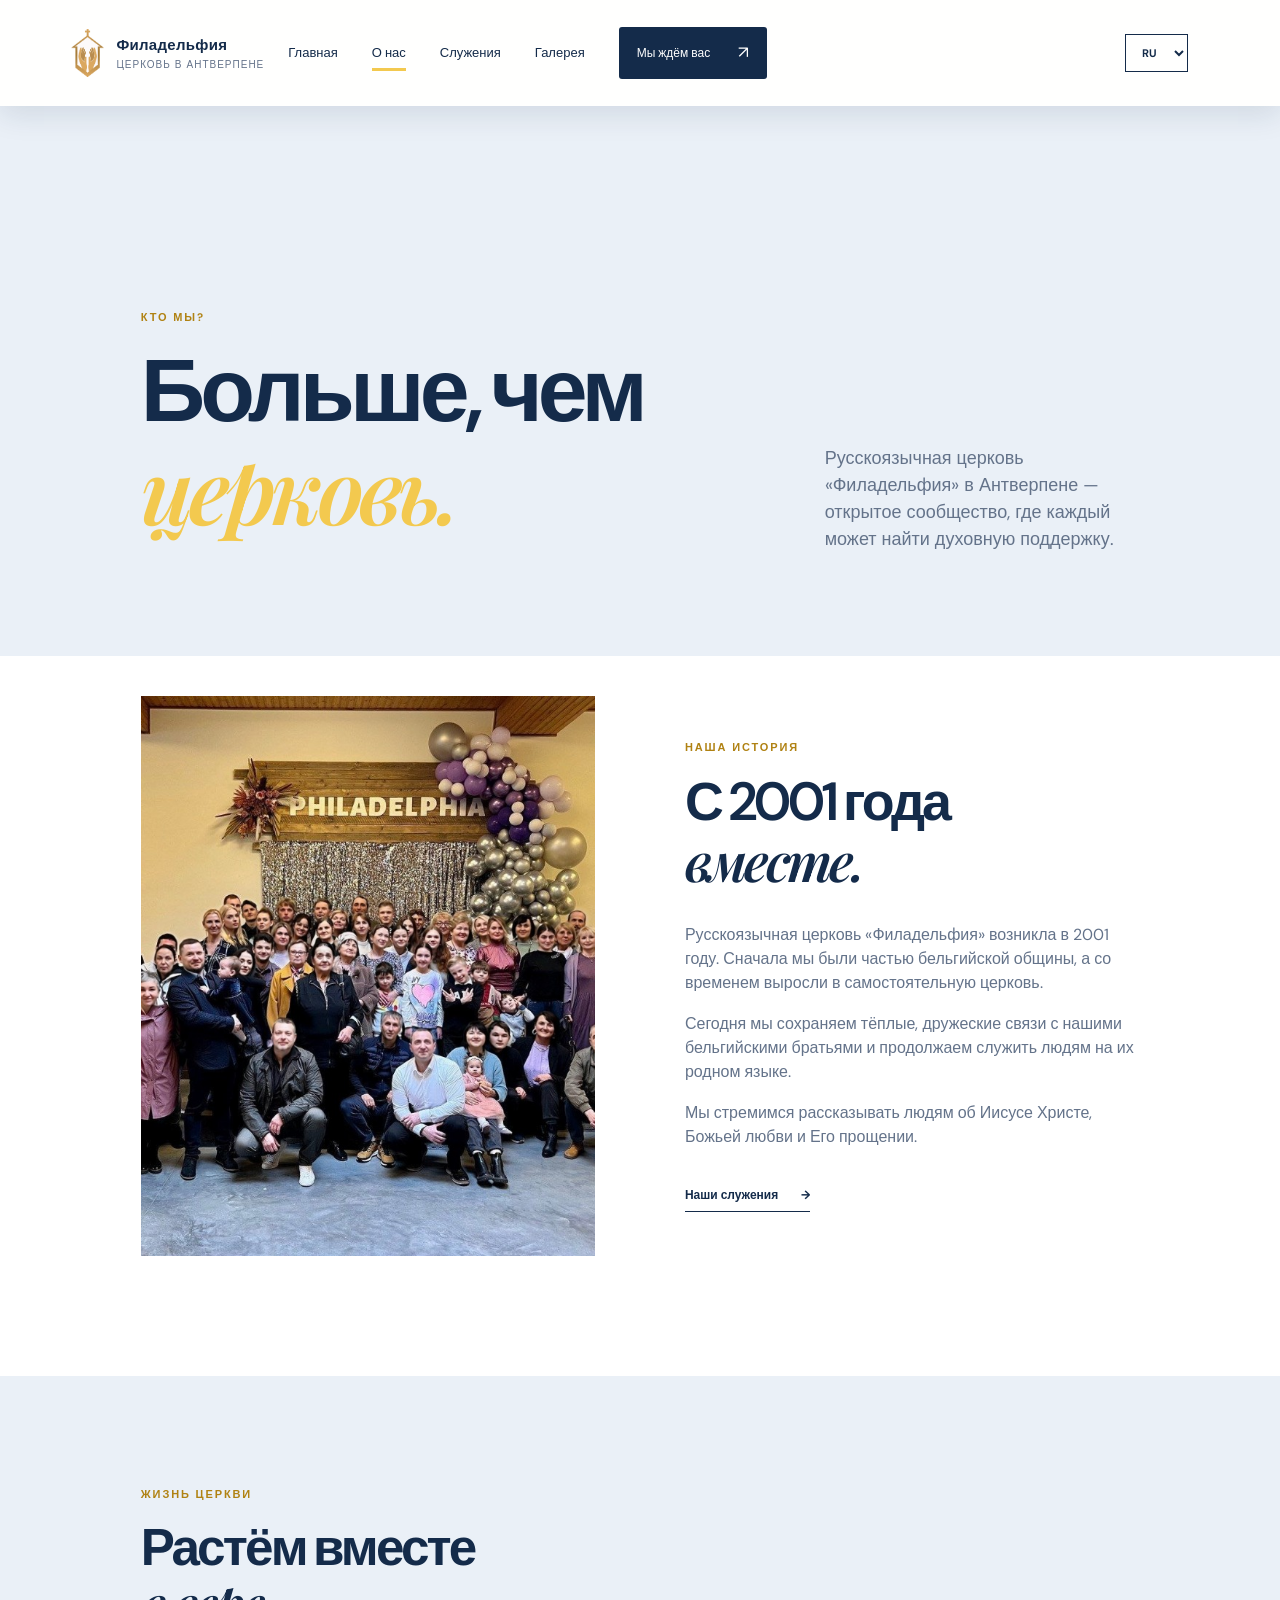
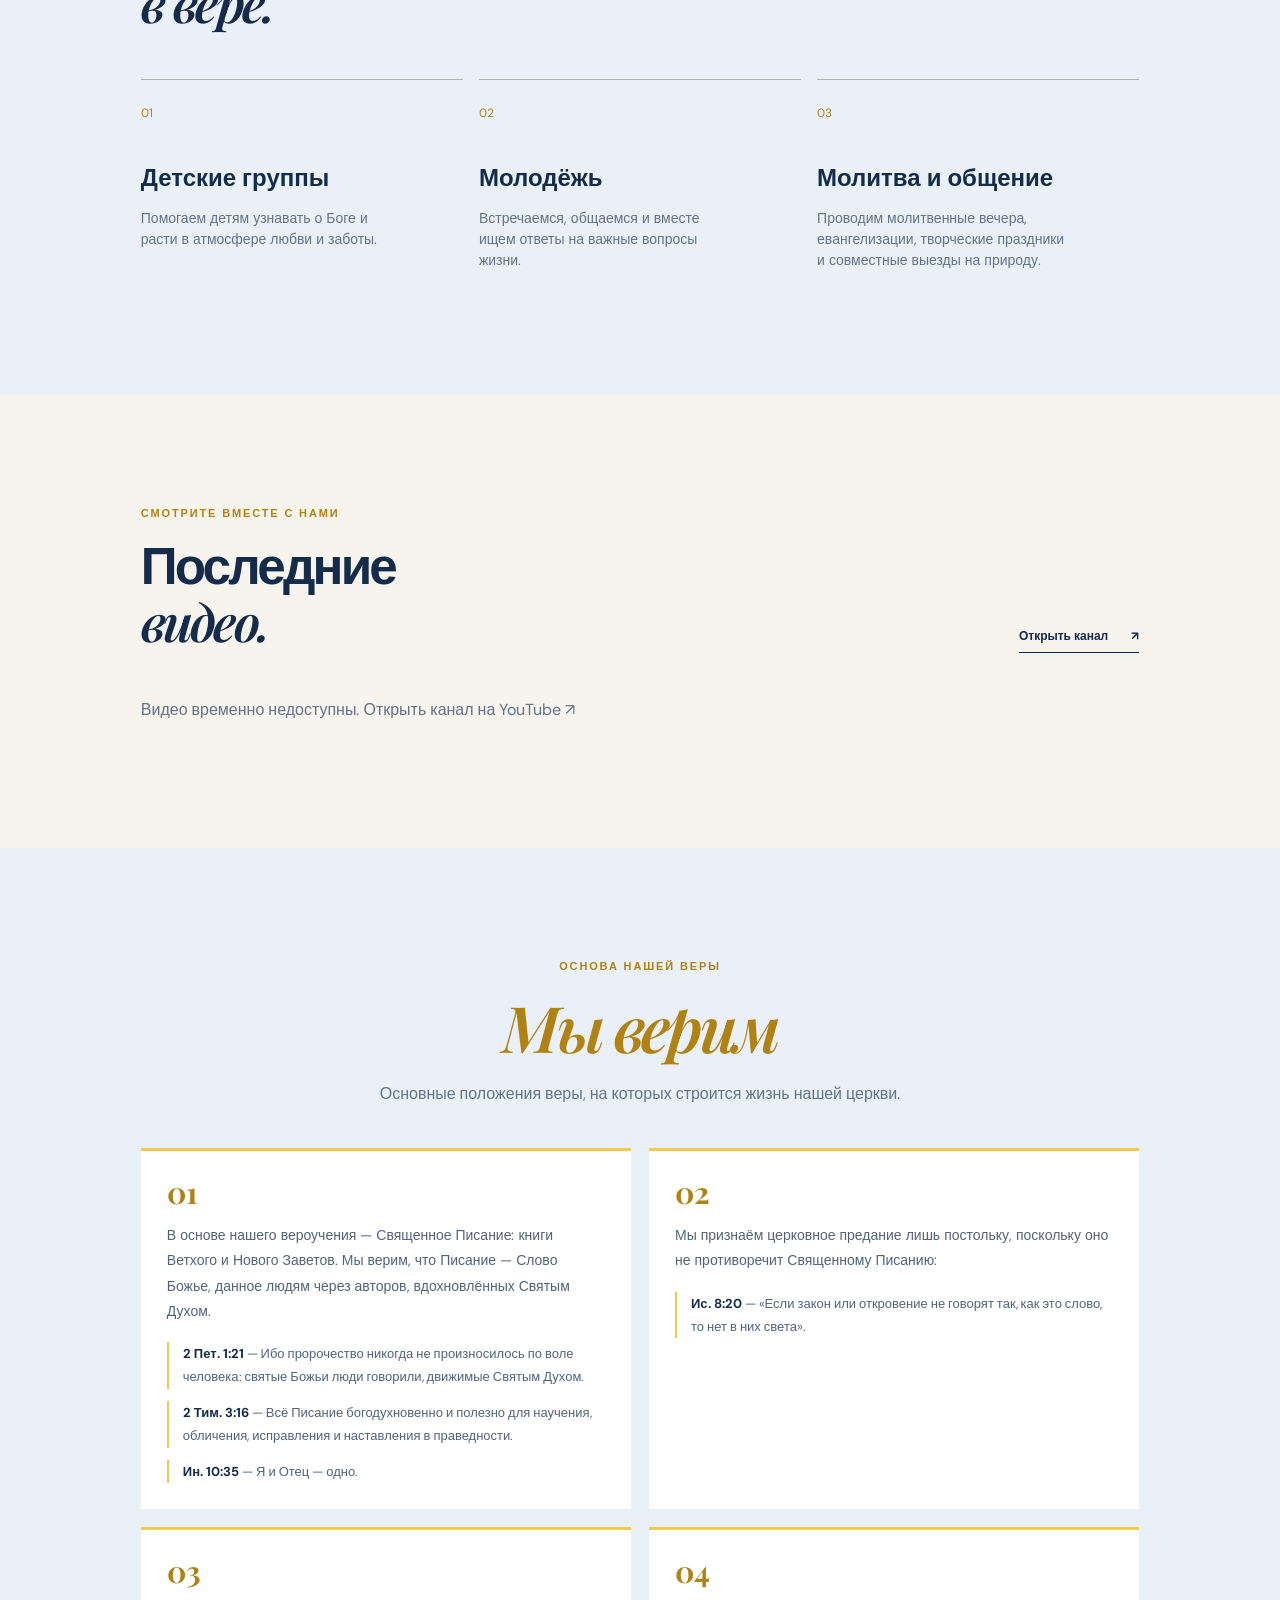
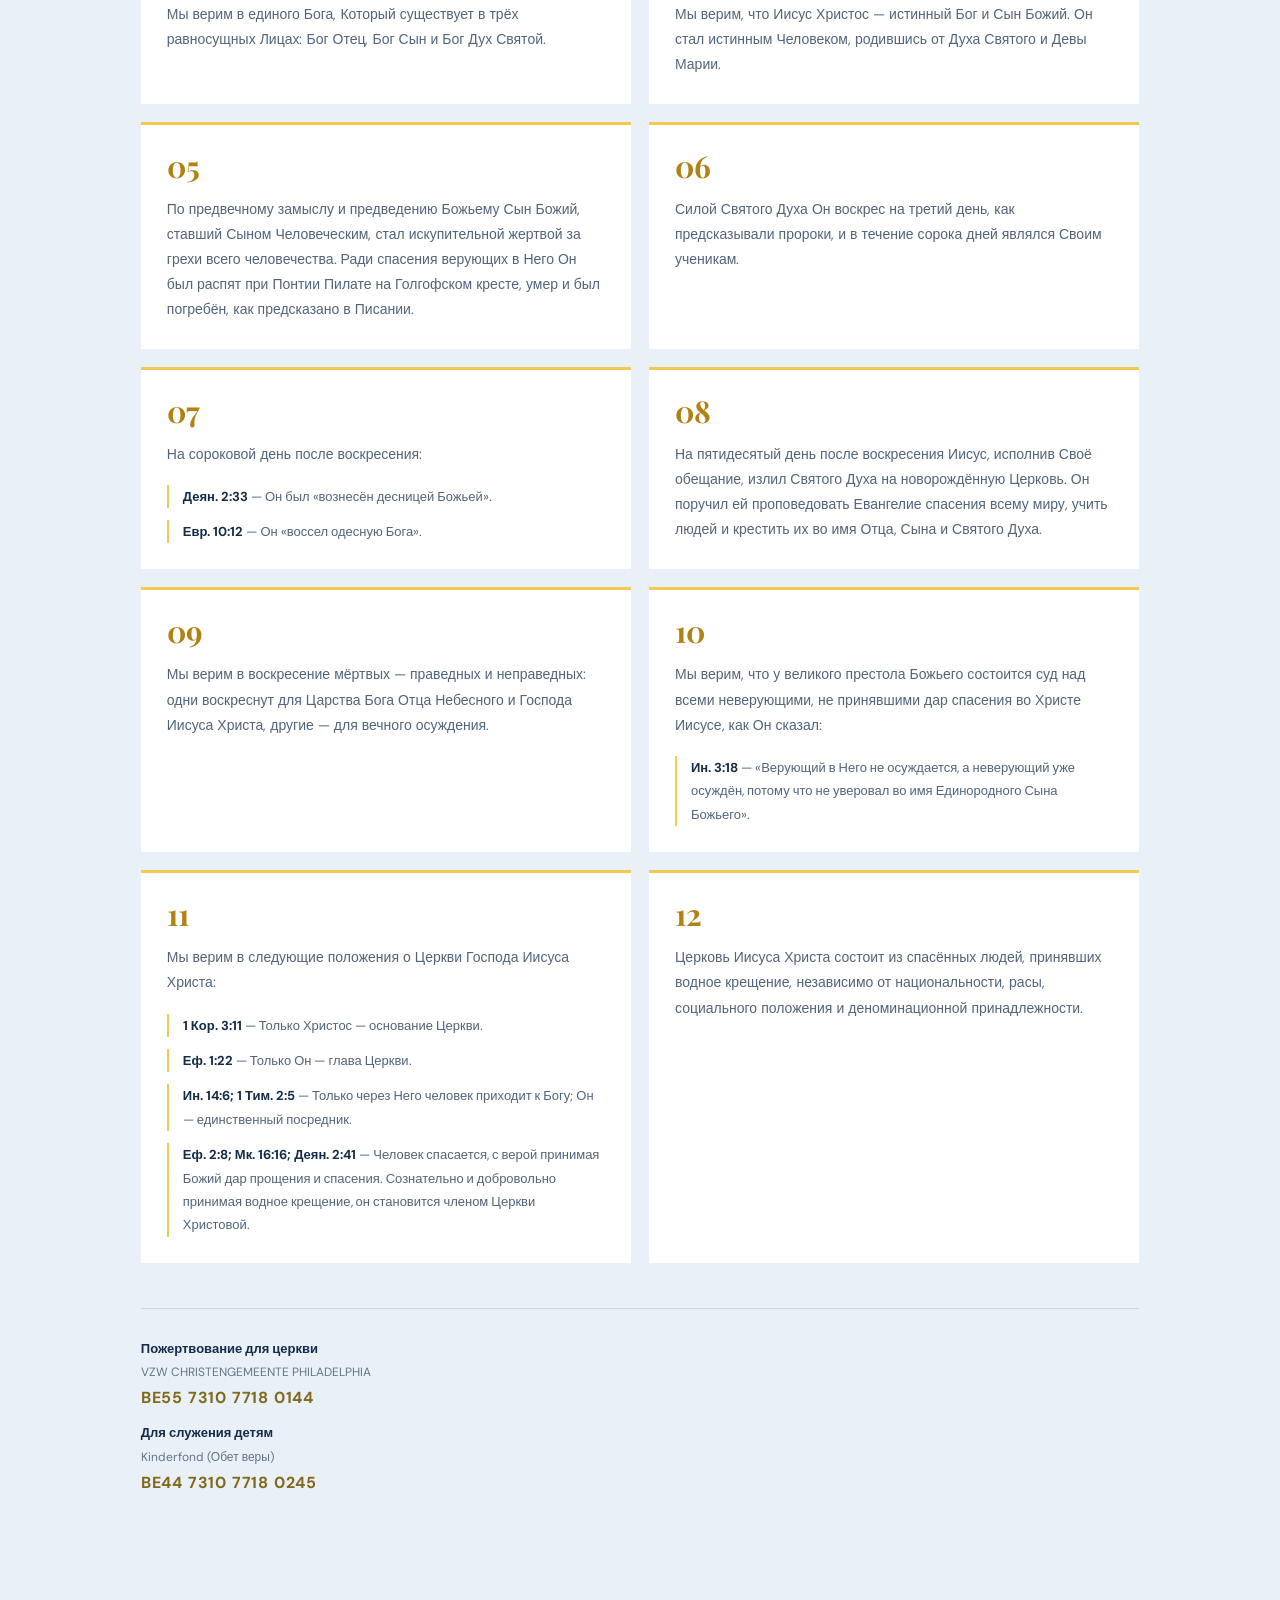
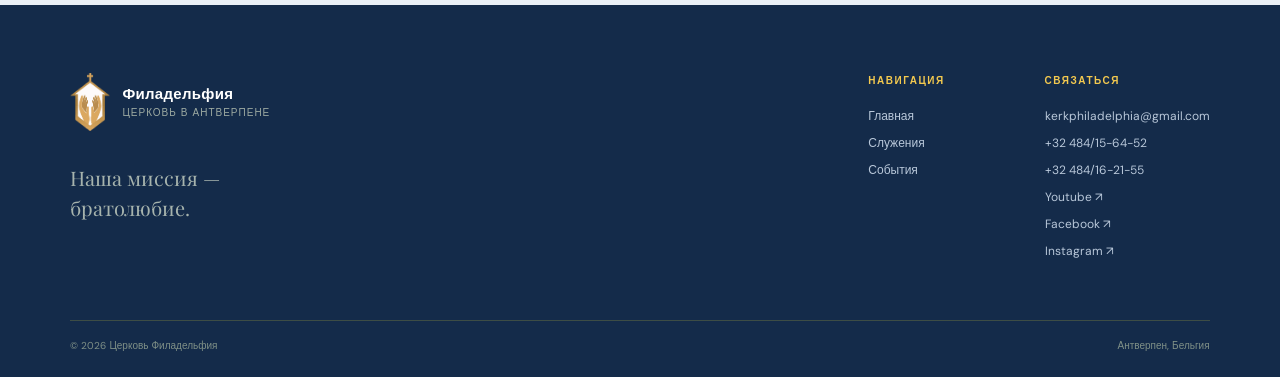
==== about.html @ b1cfeb1d "Polish mobile layouts and complete page translations Refine church pages, ministry-family forms, and" ====
<!doctype html>
<html lang="ru">
  <head>
    <meta charset="UTF-8" />
    <meta name="viewport" content="width=device-width, initial-scale=1.0" />
    <meta name="description" content="История и ценности церкви Филадельфия в Антверпене." />
    <title>О нас — Филадельфия</title>
    <link rel="preconnect" href="https://fonts.googleapis.com" />
    <link rel="preconnect" href="https://fonts.gstatic.com" crossorigin />
    <link href="https://fonts.googleapis.com/css2?family=DM+Sans:wght@400;500;600;700&family=Playfair+Display:wght@600;700&display=swap" rel="stylesheet" />
    <link rel="stylesheet" href="styles.css" />
    <link rel="stylesheet" href="theme.css?v=mobile-events-locale-v1-20260928" />
    <link rel="stylesheet" href="i18n.css" />
  </head>
  <body>
    <header class="site-header inner-header"><a class="brand" href="index.html"><img class="brand-logo" src="logo.png" alt="Логотип церкви Филадельфия" /><span><strong>Филадельфия</strong><small>церковь в Антверпене</small></span></a><nav class="main-nav" aria-label="Основная навигация"><a href="index.html">Главная</a><a class="active" href="about.html">О нас</a><a href="leaders.html">Служения</a><a href="gallery.html">Галерея</a><a class="nav-button" href="index.html#visit">Мы ждём вас <span>↗</span></a></nav><button class="menu-toggle" aria-label="Открыть меню" aria-expanded="false">☰</button></header>
    <main>
      <section class="page-hero"><div><p class="eyebrow">Кто мы?</p><h1>Больше, чем<br /><em>церковь.</em></h1></div><p>Русскоязычная церковь «Филадельфия» в Антверпене — открытое сообщество, где каждый может найти духовную поддержку.</p></section>
      <section class="story section about-story"><div class="story-image"></div><div class="story-copy"><p class="eyebrow">Наша история</p><h2>С 2001 года<br /><span>вместе.</span></h2><p>Русскоязычная церковь «Филадельфия» возникла в 2001 году. Сначала мы были частью бельгийской общины, а со временем выросли в самостоятельную церковь.</p><p>Сегодня мы сохраняем тёплые, дружеские связи с нашими бельгийскими братьями и продолжаем служить людям на их родном языке.</p><p>Мы стремимся рассказывать людям об Иисусе Христе, Божьей любви и Его прощении.</p><a class="text-link" href="leaders.html">Наши служения <span>→</span></a></div></section>
      <section class="values section"><div class="section-top"><div><p class="eyebrow">Жизнь церкви</p><h2>Растём вместе<br /><span>в вере.</span></h2></div></div><div class="value-grid"><article><span>01</span><h3>Детские группы</h3><p>Помогаем детям узнавать о Боге и расти в атмосфере любви и заботы.</p></article><article><span>02</span><h3>Молодёжь</h3><p>Встречаемся, общаемся и вместе ищем ответы на важные вопросы жизни.</p></article><article><span>03</span><h3>Молитва и общение</h3><p>Проводим молитвенные вечера, евангелизации, творческие праздники и совместные выезды на природу.</p></article></div></section>
      <section class="videos section"><div class="section-top"><div><p class="eyebrow">Смотрите вместе с нами</p><h2>Последние<br /><span>видео.</span></h2></div><a class="text-link desktop-link" href="https://www.youtube.com/@Church_P" target="_blank" rel="noreferrer">Открыть канал <span>↗</span></a></div><div class="video-grid" id="latest-videos"><p class="video-status">Загружаем последние видео с канала…</p></div></section>
      <section class="beliefs section">
        <div class="beliefs-heading">
          <p class="eyebrow">Основа нашей веры</p>
          <h2><span>Мы верим</span></h2>
          <p>Основные положения веры, на которых строится жизнь нашей церкви.</p>
        </div>
        <ol class="beliefs-list">
          <li>
            <p>В основе нашего вероучения — Священное Писание: книги Ветхого и Нового Заветов. Мы верим, что Писание — Слово Божье, данное людям через авторов, вдохновлённых Святым Духом.</p>
            <ul class="belief-references">
              <li><strong>2 Пет. 1:21</strong> — Ибо пророчество никогда не произносилось по воле человека: святые Божьи люди говорили, движимые Святым Духом.</li>
              <li><strong>2 Тим. 3:16</strong> — Всё Писание богодухновенно и полезно для научения, обличения, исправления и наставления в праведности.</li>
              <li><strong>Ин. 10:35</strong> — Я и Отец — одно.</li>
            </ul>
          </li>
          <li>
            <p>Мы признаём церковное предание лишь постольку, поскольку оно не противоречит Священному Писанию:</p>
            <ul class="belief-references">
              <li><strong>Ис. 8:20</strong> — «Если закон или откровение не говорят так, как это слово, то нет в них света».</li>
            </ul>
          </li>
          <li><p>Мы верим в единого Бога, Который существует в трёх равносущных Лицах: Бог Отец, Бог Сын и Бог Дух Святой.</p></li>
          <li><p>Мы верим, что Иисус Христос — истинный Бог и Сын Божий. Он стал истинным Человеком, родившись от Духа Святого и Девы Марии.</p></li>
          <li><p>По предвечному замыслу и предведению Божьему Сын Божий, ставший Сыном Человеческим, стал искупительной жертвой за грехи всего человечества. Ради спасения верующих в Него Он был распят при Понтии Пилате на Голгофском кресте, умер и был погребён, как предсказано в Писании.</p></li>
          <li><p>Силой Святого Духа Он воскрес на третий день, как предсказывали пророки, и в течение сорока дней являлся Своим ученикам.</p></li>
          <li>
            <p>На сороковой день после воскресения:</p>
            <ul class="belief-references">
              <li><strong>Деян. 2:33</strong> — Он был «вознесён десницей Божьей».</li>
              <li><strong>Евр. 10:12</strong> — Он «воссел одесную Бога».</li>
            </ul>
          </li>
          <li><p>На пятидесятый день после воскресения Иисус, исполнив Своё обещание, излил Святого Духа на новорождённую Церковь. Он поручил ей проповедовать Евангелие спасения всему миру, учить людей и крестить их во имя Отца, Сына и Святого Духа.</p></li>
          <li><p>Мы верим в воскресение мёртвых — праведных и неправедных: одни воскреснут для Царства Бога Отца Небесного и Господа Иисуса Христа, другие — для вечного осуждения.</p></li>
          <li>
            <p>Мы верим, что у великого престола Божьего состоится суд над всеми неверующими, не принявшими дар спасения во Христе Иисусе, как Он сказал:</p>
            <ul class="belief-references">
              <li><strong>Ин. 3:18</strong> — «Верующий в Него не осуждается, а неверующий уже осуждён, потому что не уверовал во имя Единородного Сына Божьего».</li>
            </ul>
          </li>
          <li>
            <p>Мы верим в следующие положения о Церкви Господа Иисуса Христа:</p>
            <ul class="belief-references">
              <li><strong>1 Кор. 3:11</strong> — Только Христос — основание Церкви.</li>
              <li><strong>Еф. 1:22</strong> — Только Он — глава Церкви.</li>
              <li><strong>Ин. 14:6; 1 Тим. 2:5</strong> — Только через Него человек приходит к Богу; Он — единственный посредник.</li>
              <li><strong>Еф. 2:8; Мк. 16:16; Деян. 2:41</strong> — Человек спасается, с верой принимая Божий дар прощения и спасения. Сознательно и добровольно принимая водное крещение, он становится членом Церкви Христовой.</li>
            </ul>
          </li>
          <li><p>Церковь Иисуса Христа состоит из спасённых людей, принявших водное крещение, независимо от национальности, расы, социального положения и деноминационной принадлежности.</p></li>
        </ol>
        <div class="donations"><strong>Пожертвование для церкви</strong><span>VZW CHRISTENGEMEENTE PHILADELPHIA</span><b>BE55 7310 7718 0144</b><strong>Для служения детям</strong><span>Kinderfond (Обет веры)</span><b>BE44 7310 7718 0245</b></div>
      </section>
    </main>
    <footer class="site-footer"><div class="footer-main"><div><a class="brand footer-brand" href="index.html"><img class="brand-logo" src="logo.png" alt="Логотип церкви Филадельфия" /><span><strong>Филадельфия</strong><small>церковь в Антверпене</small></span></a><p>Наша миссия —<br />братолюбие.</p></div><div class="footer-links"><div><span>Навигация</span><a href="index.html">Главная</a><a href="leaders.html">Служения</a><a href="index.html#events">События</a></div><div><span>Связаться</span><a href="mailto:kerkphiladelphia@gmail.com">kerkphiladelphia@gmail.com</a><a href="tel:+32484156452">+32 484/15-64-52</a><a href="tel:+32484162155">+32 484/16-21-55</a><a href="https://www.youtube.com/@Church_P" target="_blank" rel="noreferrer">Youtube ↗</a><a href="https://www.facebook.com/p/%D0%A6%D0%B5%D1%80%D0%BA%D0%BE%D0%B2%D1%8C-%D0%A4%D0%B8%D0%BB%D0%B0%D0%B4%D0%B5%D0%BB%D1%84%D0%B8%D1%8F-%D0%90%D0%BD%D1%82%D0%B2%D0%B5%D1%80%D0%BF%D0%B5%D0%BD-61565952180305/" target="_blank" rel="noreferrer">Facebook ↗</a><a href="https://www.instagram.com/church_philadelphia_antwerp/" target="_blank" rel="noreferrer">Instagram ↗</a></div></div></div><div class="footer-bottom"><span>© 2026 Церковь Филадельфия</span><span>Антверпен, Бельгия</span></div></footer>                                                <script src="script.js?v=video-locales-v1-20260928"></script>
    <script src="i18n.js?v=page-copy-locale-v1-20260928"></script>
  </body>
</html>
---- styles.css ----
:root{--ink:#1b2b27;--muted:#68736d;--cream:#f4f2ec;--paper:#fff;--lime:#c8e56a;--line:#dcded6;--serif:"Playfair Display",Georgia,serif;--sans:"DM Sans",Arial,sans-serif}*{box-sizing:border-box}html{scroll-behavior:smooth}body{margin:0;background:var(--cream);color:var(--ink);font-family:var(--sans);line-height:1.5}a{color:inherit;text-decoration:none}.site-header{align-items:center;display:flex;justify-content:space-between;left:0;padding:27px 5.5%;position:absolute;right:0;top:0;z-index:3}.inner-header{background:var(--cream);position:relative}.brand{align-items:center;display:flex;gap:12px}.brand-mark{align-items:center;background:var(--lime);border-radius:50%;display:inline-flex;font-size:20px;height:42px;justify-content:center;width:42px}.brand strong,.brand small{display:block}.brand strong{font-size:15px;letter-spacing:.02em}.brand small{color:var(--muted);font-size:10px;letter-spacing:.1em;text-transform:uppercase}.main-nav{align-items:center;display:flex;gap:34px;font-size:13px}.main-nav a{transition:opacity .2s}.main-nav a:not(.nav-button):hover,.main-nav .active{opacity:.55}.nav-button,.button{align-items:center;display:inline-flex;gap:28px;padding:13px 18px}.nav-button{background:var(--ink);border-radius:3px;color:#fff;font-size:12px}.nav-button span,.button span{font-size:17px}.menu-toggle{background:0;border:0;color:var(--ink);display:none;font-size:24px}.hero{background:linear-gradient(90deg,rgba(11,31,28,.78),rgba(11,31,28,.1)),url("https://images.unsplash.com/photo-1490730141103-6cac27aaab94?auto=format&fit=crop&w=1800&q=85") center/cover;min-height:720px;padding:190px 12% 80px;position:relative}.hero-copy{max-width:680px;color:#fff}.eyebrow{color:#78903b;font-size:11px;font-weight:700;letter-spacing:.17em;margin:0 0 18px;text-transform:uppercase}.eyebrow.light{color:var(--lime)}h1,h2,h3,p{margin-top:0}h1,h2{font-weight:600;line-height:1.08}h1{font-size:clamp(50px,7vw,94px);letter-spacing:-.055em;margin-bottom:27px}h1 em,h2 em{color:var(--lime);font-family:var(--serif);font-style:italic;font-weight:600}h2{font-size:clamp(38px,4.5vw,66px);letter-spacing:-.055em;margin-bottom:0}h2 span{font-family:var(--serif);font-style:italic;font-weight:600}.hero-text{color:rgba(255,255,255,.82);font-size:16px;max-width:450px}.hero-actions{align-items:center;display:flex;gap:28px;margin-top:35px}.button{font-size:12px;font-weight:700;justify-content:space-between;min-width:180px}.button-light{background:var(--lime);color:var(--ink)}.button-dark{background:var(--ink);color:#fff}.text-link{border-bottom:1px solid var(--ink);display:inline-flex;font-size:12px;font-weight:700;gap:23px;padding-bottom:7px}.light-link{border-color:rgba(255,255,255,.5);color:#fff}.hero-note{align-items:center;bottom:44px;color:rgba(255,255,255,.75);display:flex;font-size:10px;gap:14px;letter-spacing:.12em;position:absolute;right:9%;text-transform:uppercase}.hero-note i{background:var(--lime);display:block;height:1px;width:52px}.section{padding:110px 11%}.intro{display:grid;gap:8%;grid-template-columns:1.2fr 1fr}.intro-body{align-self:end;max-width:390px}.intro-body p{color:var(--muted);font-size:17px;margin-bottom:30px}.section-top{align-items:end;display:flex;justify-content:space-between;margin-bottom:45px}.section-top h2{font-size:clamp(34px,4vw,57px)}.events{background:var(--paper)}.event-grid{display:grid;gap:16px;grid-template-columns:1.3fr 1fr 1fr}.event-card{background:#e8ebe2;display:flex;min-height:280px;padding:25px;position:relative}.event-featured{background:var(--ink);color:#fff}.date{display:flex;gap:8px}.date strong{font-size:42px;line-height:1}.date span{color:#7b877f;font-size:9px;font-weight:700;letter-spacing:.08em;line-height:1.15}.event-featured .date span{color:var(--lime)}.event-content{align-self:end;position:relative;width:100%}.tag{color:#8da848;font-size:10px;font-weight:700;letter-spacing:.1em;text-transform:uppercase}.event-featured .tag{color:var(--lime)}.event-content h3{font-size:25px;line-height:1.12;margin:10px 0 15px}.event-meta{color:#7b877f;font-size:11px;margin:0}.event-featured .event-meta{color:#a6b3ad}.round-arrow{align-items:center;border:1px solid #b8c0b3;border-radius:50%;bottom:0;display:flex;font-size:17px;height:33px;justify-content:center;position:absolute;right:0;width:33px}.event-featured .round-arrow{border-color:#64766d;color:var(--lime)}.visit{align-items:stretch;background:var(--lime);display:grid;grid-template-columns:1fr 1fr;padding:0}.visit-image{background:url("https://images.unsplash.com/photo-1533174072545-7a4b6ad7a6c3?auto=format&fit=crop&w=1000&q=80") center/cover;min-height:570px}.visit-copy{padding:85px 13% 70px}.visit-copy h2{font-size:clamp(46px,5vw,73px);margin-bottom:26px}.visit-copy>p{color:#4f6638;max-width:330px}.visit-details{border-top:1px solid rgba(27,43,39,.25);display:grid;gap:30px;grid-template-columns:1fr 1fr;margin:37px 0 32px;padding-top:17px}.visit-details span{color:#607747;display:block;font-size:10px;font-weight:700;letter-spacing:.13em;margin-bottom:8px;text-transform:uppercase}.visit-details strong{font-size:13px}.site-footer{background:var(--ink);color:#fff;padding:68px 5.5% 24px}.footer-main{display:flex;justify-content:space-between}.footer-brand small{color:#9daaa2}.footer-main>div>p{color:#a6b3ad;font-family:var(--serif);font-size:20px;margin:32px 0 0}.footer-links{display:flex;gap:100px}.footer-links div{display:flex;flex-direction:column;gap:9px}.footer-links span{color:var(--lime);font-size:10px;font-weight:700;letter-spacing:.15em;margin-bottom:10px;text-transform:uppercase}.footer-links a{color:#c1cbc5;font-size:12px}.footer-bottom{border-top:1px solid #3d4d45;color:#7f9087;display:flex;font-size:10px;justify-content:space-between;margin-top:60px;padding-top:17px}.page-hero{align-items:end;display:grid;gap:10%;grid-template-columns:1.3fr .7fr;min-height:550px;padding:130px 11% 85px}.page-hero>p{color:var(--muted);font-size:18px;max-width:340px}.story{background:var(--paper);display:grid;gap:9%;grid-template-columns:1fr 1fr;padding-bottom:120px;padding-top:0}.story-image{background:url("https://opwekking.org/wp-content/uploads/2026/02/priscilla-du-preez-TlE_LR4L28o-unsplash-2.jpg") center/cover;min-height:560px}.story-copy{align-self:center;max-width:480px}.story-copy h2{font-size:clamp(39px,4.2vw,58px);margin-bottom:30px}.story-copy p:not(.eyebrow){color:var(--muted);font-size:16px;margin-bottom:17px}.story-copy .text-link{margin-top:20px}.values{background:#e7ebe2}.value-grid{display:grid;gap:16px;grid-template-columns:repeat(3,1fr)}.value-grid article{border-top:1px solid #aeb8aa;padding-top:20px}.value-grid span{color:#77924c;font-size:12px}.value-grid h3{font-size:24px;margin:36px 0 12px}.value-grid p{color:var(--muted);font-size:14px;max-width:250px}.beliefs{background:var(--ink);color:#fff}.beliefs h2{margin-bottom:35px}.beliefs-copy{display:grid;gap:35px;grid-template-columns:repeat(3,1fr)}.beliefs-copy p{color:#b6c1bb;font-size:14px;margin:0}.scripture{border-top:1px solid #53625a;color:var(--lime);font-family:var(--serif);font-size:24px;margin:55px 0 0;padding-top:25px}.scripture span{color:#9eada4;font-family:var(--sans);font-size:11px}.donations{border-top:1px solid #53625a;display:flex;flex-direction:column;gap:5px;margin-top:45px;padding-top:22px}.donations strong{color:#fff;font-size:13px;margin-top:8px}.donations span{color:#9eada4;font-size:12px}.donations b{color:var(--lime);font-size:16px;letter-spacing:.05em}.leaders-hero{background:#e7ebe2}.leaders{background:var(--paper)}.leader-grid{display:grid;gap:30px;grid-template-columns:repeat(2,1fr)}.leader-card{background:var(--cream)}.leader-photo{background-position:center;background-size:cover;height:380px}.photo-anna{background-image:url("https://images.unsplash.com/photo-1531123897727-8f129e1688ce?auto=format&fit=crop&w=900&q=85")}.photo-daniel{background-image:url("https://images.unsplash.com/photo-1500648767791-00dcc994a43e?auto=format&fit=crop&w=900&q=85")}.photo-maria{background-image:url("https://images.unsplash.com/photo-1494790108377-be9c29b29330?auto=format&fit=crop&w=900&q=85")}.photo-pavel{background-image:url("https://images.unsplash.com/photo-1507003211169-0a1dd7228f2d?auto=format&fit=crop&w=900&q=85")}.leader-info{display:grid;gap:15px;grid-template-columns:1fr 25px;padding:22px 24px}.leader-info h3{font-size:21px;margin:0}.leader-info p{color:#78903b;font-size:11px;margin:4px 0 0}.leader-info>span{font-size:20px;text-align:right}.leader-info small{color:var(--muted);font-size:12px;grid-column:1/-1;line-height:1.5}@media(max-width:800px){.site-header{padding:22px 6%}.main-nav{background:var(--paper);box-shadow:0 10px 25px #18282018;display:none;flex-direction:column;gap:22px;padding:28px;position:absolute;right:6%;top:75px}.main-nav.open{display:flex}.menu-toggle{display:block}.hero{min-height:680px;padding:160px 9% 70px}.hero-note{display:none}.section{padding:75px 8%}.intro,.visit,.story,.page-hero{grid-template-columns:1fr}.intro-body{margin-top:35px}.event-grid{grid-template-columns:1fr}.event-card{min-height:245px}.desktop-link{display:none}.visit-image{min-height:320px}.visit-copy{padding:65px 10%}.page-hero{gap:35px;min-height:470px;padding:100px 8% 65px}.story{padding-bottom:75px}.story-image{min-height:370px}.story-copy{padding-top:65px}.value-grid,.leader-grid{grid-template-columns:1fr}.beliefs-copy{grid-template-columns:1fr}.scripture{font-size:20px}.leader-photo{height:420px}.footer-main{flex-direction:column;gap:50px}.footer-links{gap:45px}.footer-bottom{gap:15px;flex-direction:column}}
:root{--ink:#1b2b27;--muted:#68736d;--cream:#f4f2ec;--paper:#fff;--lime:#c8e56a;--line:#dcded6;--serif:"Playfair Display",Georgia,serif;--sans:"DM Sans",Arial,sans-serif}*{box-sizing:border-box}html{scroll-behavior:smooth}body{margin:0;background:var(--cream);color:var(--ink);font-family:var(--sans);line-height:1.5}a{color:inherit;text-decoration:none}.site-header{align-items:center;display:flex;justify-content:space-between;left:0;padding:27px 5.5%;position:absolute;right:0;top:0;z-index:3}.inner-header{background:var(--cream);position:relative}.brand{align-items:center;display:flex;gap:12px}.brand-mark{align-items:center;background:var(--lime);border-radius:50%;display:inline-flex;font-size:20px;height:42px;justify-content:center;width:42px}.brand strong,.brand small{display:block}.brand strong{font-size:15px;letter-spacing:.02em}.brand small{color:var(--muted);font-size:10px;letter-spacing:.1em;text-transform:uppercase}.main-nav{align-items:center;display:flex;gap:34px;font-size:13px}.main-nav a{transition:opacity .2s}.main-nav a:not(.nav-button):hover,.main-nav .active{opacity:.55}.nav-button,.button{align-items:center;display:inline-flex;gap:28px;padding:13px 18px}.nav-button{background:var(--ink);border-radius:3px;color:#fff;font-size:12px}.nav-button span,.button span{font-size:17px}.menu-toggle{background:0;border:0;color:var(--ink);display:none;font-size:24px}.hero{background:linear-gradient(90deg,rgba(11,31,28,.78),rgba(11,31,28,.1)),url("https://images.unsplash.com/photo-1490730141103-6cac27aaab94?auto=format&fit=crop&w=1800&q=85") center/cover;min-height:720px;padding:190px 12% 80px;position:relative}.hero-copy{max-width:680px;color:#fff}.eyebrow{color:#78903b;font-size:11px;font-weight:700;letter-spacing:.17em;margin:0 0 18px;text-transform:uppercase}.eyebrow.light{color:var(--lime)}h1,h2,h3,p{margin-top:0}h1,h2{font-weight:600;line-height:1.08}h1{font-size:clamp(50px,7vw,94px);letter-spacing:-.055em;margin-bottom:27px}h1 em,h2 em{color:var(--lime);font-family:var(--serif);font-style:italic;font-weight:600}h2{font-size:clamp(38px,4.5vw,66px);letter-spacing:-.055em;margin-bottom:0}h2 span{font-family:var(--serif);font-style:italic;font-weight:600}.hero-text{color:rgba(255,255,255,.82);font-size:16px;max-width:450px}.hero-actions{align-items:center;display:flex;gap:28px;margin-top:35px}.button{font-size:12px;font-weight:700;justify-content:space-between;min-width:180px}.button-light{background:var(--lime);color:var(--ink)}.button-dark{background:var(--ink);color:#fff}.text-link{border-bottom:1px solid var(--ink);display:inline-flex;font-size:12px;font-weight:700;gap:23px;padding-bottom:7px}.light-link{border-color:rgba(255,255,255,.5);color:#fff}.hero-note{align-items:center;bottom:44px;color:rgba(255,255,255,.75);display:flex;font-size:10px;gap:14px;letter-spacing:.12em;position:absolute;right:9%;text-transform:uppercase}.hero-note i{background:var(--lime);display:block;height:1px;width:52px}.section{padding:110px 11%}.intro{display:grid;gap:8%;grid-template-columns:1.2fr 1fr}.intro-body{align-self:end;max-width:390px}.intro-body p{color:var(--muted);font-size:17px;margin-bottom:30px}.section-top{align-items:end;display:flex;justify-content:space-between;margin-bottom:45px}.section-top h2{font-size:clamp(34px,4vw,57px)}.events{background:var(--paper)}.event-grid{display:grid;gap:16px;grid-template-columns:1.3fr 1fr 1fr}.event-card{background:#e8ebe2;display:flex;min-height:280px;padding:25px;position:relative}.event-featured{background:var(--ink);color:#fff}.date{display:flex;gap:8px}.date strong{font-size:42px;line-height:1}.date span{color:#7b877f;font-size:9px;font-weight:700;letter-spacing:.08em;line-height:1.15}.event-featured .date span{color:var(--lime)}.event-content{align-self:end;position:relative;width:100%}.tag{color:#8da848;font-size:10px;font-weight:700;letter-spacing:.1em;text-transform:uppercase}.event-featured .tag{color:var(--lime)}.event-content h3{font-size:25px;line-height:1.12;margin:10px 0 15px}.event-meta{color:#7b877f;font-size:11px;margin:0}.event-featured .event-meta{color:#a6b3ad}.round-arrow{align-items:center;border:1px solid #b8c0b3;border-radius:50%;bottom:0;display:flex;font-size:17px;height:33px;justify-content:center;position:absolute;right:0;width:33px}.event-featured .round-arrow{border-color:#64766d;color:var(--lime)}.visit{align-items:stretch;background:var(--lime);display:grid;grid-template-columns:1fr 1fr;padding:0}.visit-image{background:url("https://images.unsplash.com/photo-1533174072545-7a4b6ad7a6c3?auto=format&fit=crop&w=1000&q=80") center/cover;min-height:570px}.visit-copy{padding:85px 13% 70px}.visit-copy h2{font-size:clamp(46px,5vw,73px);margin-bottom:26px}.visit-copy>p{color:#4f6638;max-width:330px}.visit-details{border-top:1px solid rgba(27,43,39,.25);display:grid;gap:30px;grid-template-columns:1fr 1fr;margin:37px 0 32px;padding-top:17px}.visit-details span{color:#607747;display:block;font-size:10px;font-weight:700;letter-spacing:.13em;margin-bottom:8px;text-transform:uppercase}.visit-details strong{font-size:13px}.site-footer{background:var(--ink);color:#fff;padding:68px 5.5% 24px}.footer-main{display:flex;justify-content:space-between}.footer-brand small{color:#9daaa2}.footer-main>div>p{color:#a6b3ad;font-family:var(--serif);font-size:20px;margin:32px 0 0}.footer-links{display:flex;gap:100px}.footer-links div{display:flex;flex-direction:column;gap:9px}.footer-links span{color:var(--lime);font-size:10px;font-weight:700;letter-spacing:.15em;margin-bottom:10px;text-transform:uppercase}.footer-links a{color:#c1cbc5;font-size:12px}.footer-bottom{border-top:1px solid #3d4d45;color:#7f9087;display:flex;font-size:10px;justify-content:space-between;margin-top:60px;padding-top:17px}.page-hero{align-items:end;display:grid;gap:10%;grid-template-columns:1.3fr .7fr;min-height:550px;padding:130px 11% 85px}.page-hero>p{color:var(--muted);font-size:18px;max-width:340px}.story{background:var(--paper);display:grid;gap:9%;grid-template-columns:1fr 1fr;padding-bottom:120px;padding-top:0}.story-image{background:url("https://opwekking.org/wp-content/uploads/2026/02/priscilla-du-preez-TlE_LR4L28o-unsplash-2.jpg") center/cover;min-height:560px}.story-copy{align-self:center;max-width:480px}.story-copy h2{font-size:clamp(39px,4.2vw,58px);margin-bottom:30px}.story-copy p:not(.eyebrow){color:var(--muted);font-size:16px;margin-bottom:17px}.story-copy .text-link{margin-top:20px}.values{background:#e7ebe2}.value-grid{display:grid;gap:16px;grid-template-columns:repeat(3,1fr)}.value-grid article{border-top:1px solid #aeb8aa;padding-top:20px}.value-grid span{color:#77924c;font-size:12px}.value-grid h3{font-size:24px;margin:36px 0 12px}.value-grid p{color:var(--muted);font-size:14px;max-width:250px}.beliefs{background:var(--ink);color:#fff}.beliefs h2{margin-bottom:35px}.beliefs-copy{display:grid;gap:35px;grid-template-columns:repeat(3,1fr)}.beliefs-copy p{color:#b6c1bb;font-size:14px;margin:0}.scripture{border-top:1px solid #53625a;color:var(--lime);font-family:var(--serif);font-size:24px;margin:55px 0 0;padding-top:25px}.scripture span{color:#9eada4;font-family:var(--sans);font-size:11px}.leaders-hero{background:#e7ebe2}.leaders{background:var(--paper)}.leader-grid{display:grid;gap:30px;grid-template-columns:repeat(2,1fr)}.leader-card{background:var(--cream)}.leader-photo{background-position:center;background-size:cover;height:380px}.photo-anna{background-image:url("https://images.unsplash.com/photo-1531123897727-8f129e1688ce?auto=format&fit=crop&w=900&q=85")}.photo-daniel{background-image:url("https://images.unsplash.com/photo-1500648767791-00dcc994a43e?auto=format&fit=crop&w=900&q=85")}.photo-maria{background-image:url("https://images.unsplash.com/photo-1494790108377-be9c29b29330?auto=format&fit=crop&w=900&q=85")}.photo-pavel{background-image:url("https://images.unsplash.com/photo-1507003211169-0a1dd7228f2d?auto=format&fit=crop&w=900&q=85")}.leader-info{display:grid;gap:15px;grid-template-columns:1fr 25px;padding:22px 24px}.leader-info h3{font-size:21px;margin:0}.leader-info p{color:#78903b;font-size:11px;margin:4px 0 0}.leader-info>span{font-size:20px;text-align:right}.leader-info small{color:var(--muted);font-size:12px;grid-column:1/-1;line-height:1.5}@media(max-width:800px){.site-header{padding:22px 6%}.main-nav{background:var(--paper);box-shadow:0 10px 25px #18282018;display:none;flex-direction:column;gap:22px;padding:28px;position:absolute;right:6%;top:75px}.main-nav.open{display:flex}.menu-toggle{display:block}.hero{min-height:680px;padding:160px 9% 70px}.hero-note{display:none}.section{padding:75px 8%}.intro,.visit,.story,.page-hero{grid-template-columns:1fr}.intro-body{margin-top:35px}.event-grid{grid-template-columns:1fr}.event-card{min-height:245px}.desktop-link{display:none}.visit-image{min-height:320px}.visit-copy{padding:65px 10%}.page-hero{gap:35px;min-height:470px;padding:100px 8% 65px}.story{padding-bottom:75px}.story-image{min-height:370px}.story-copy{padding-top:65px}.value-grid,.leader-grid{grid-template-columns:1fr}.leader-photo{height:420px}.footer-main{flex-direction:column;gap:50px}.footer-links{gap:45px}.footer-bottom{gap:15px;flex-direction:column}}
:root{--ink:#142b4a;--muted:#64738a;--cream:#f6f4ed;--paper:#fff;--lime:#f3c94f;--line:#d9e1eb;--serif:"Playfair Display",serif;--sans:"DM Sans",sans-serif}
.eyebrow{color:#b08213}.eyebrow.light{color:#f3c94f}.hero{background:linear-gradient(90deg,rgba(12,34,63,.86),rgba(12,34,63,.18)),url("https://images.unsplash.com/photo-1490730141103-6cac27aaab94?auto=format&fit=crop&w=1800&q=85") center/cover}.hero-copy em,.visit-copy h2 em{color:#f3c94f}.button-light{background:#f3c94f}.button-dark,.nav-button{background:#142b4a}.text-link{border-color:#142b4a}.light-link{border-color:rgba(255,255,255,.55)}.event-featured{background:#142b4a}.event-featured .tag,.event-featured .date span,.event-featured .round-arrow{color:#f3c94f}.tag,.value-grid span,.leader-info p{color:#b08213}.events{background:#fff}.event-card{background:#eaf0f7}.visit{background:#f3c94f}.visit-copy>p{color:#5f4d1c}.visit-details span{color:#80691c}.site-footer{background:#142b4a}.footer-links span{color:#f3c94f}.page-hero,.leaders-hero{background:#eaf0f7}.values{background:#eaf0f7}.beliefs{background:#142b4a}.beliefs .eyebrow,.scripture,.donations b{color:#f3c94f}.brand-mark{background:#f3c94f}.photo-anna{background-image:url("https://images.unsplash.com/photo-1511895426328-dc8714191300?auto=format&fit=crop&w=900&q=85")}.donations{border-color:#526985}.scripture{border-color:#526985}
@media (max-width: 800px) {
  body:has(.main-nav.open)::before {
    background: rgba(20, 43, 74, 0.48);
    content: "";
    inset: 0;
    position: fixed;
    z-index: 8;
  }

  .site-header {
    z-index: 12;
  }

  .menu-toggle {
    position: relative;
    z-index: 14;
  }

  .main-nav {
    align-items: flex-start;
    background: var(--paper);
    box-shadow: -18px 0 45px rgba(20, 43, 74, 0.18);
    display: flex;
    flex-direction: column;
    gap: 0;
    height: 100dvh;
    justify-content: flex-start;
    overflow-y: auto;
    padding: 108px 30px 36px;
    position: fixed;
    right: 0;
    top: 0;
    transform: translateX(105%);
    transition: transform 0.35s ease;
    width: min(82vw, 360px);
    z-index: 13;
  }

  .main-nav.open {
    transform: translateX(0);
  }

  .main-nav a {
    border-bottom: 1px solid rgba(20, 43, 74, 0.12);
    font-size: 16px;
    padding: 18px 0;
    width: 100%;
  }

  .main-nav a:last-child {
    border-bottom: 0;
  }

  .main-nav .nav-button {
    background: var(--ink);
    color: #fff;
    margin-top: 18px;
    padding: 15px 18px;
  }
}

.leaders-preview{background:var(--paper)}.leader-preview-grid{display:grid;gap:22px;grid-template-columns:repeat(3,1fr)}.leader-preview-card{background:#f8f6f1;border:1px solid rgba(20,43,74,.08);overflow:hidden}.leader-preview-photo{background-position:center;background-size:cover;height:230px}.leader-preview-info{padding:20px 22px 24px}.leader-preview-info p{color:#b08213;font-size:10px;font-weight:700;letter-spacing:.12em;margin-bottom:10px;text-transform:uppercase}.leader-preview-info h3{font-size:24px;line-height:1.2;margin:0 0 18px}.leader-preview-info a{border-bottom:1px solid #142b4a;display:inline-flex;font-size:11px;font-weight:700;gap:10px;padding-bottom:5px}.leader-preview-info a span{font-size:16px}.leader-preview-card .leader-preview-photo.photo-anna{background-image:url("https://images.unsplash.com/photo-1531123897727-8f129e1688ce?auto=format&fit=crop&w=900&q=85")}.leader-preview-card .leader-preview-photo.photo-daniel{background-image:url("https://images.unsplash.com/photo-1500648767791-00dcc994a43e?auto=format&fit=crop&w=900&q=85")}.leader-preview-card .leader-preview-photo.photo-maria{background-image:url("https://images.unsplash.com/photo-1494790108377-be9c29b29330?auto=format&fit=crop&w=900&q=85")}.leader-preview-card .leader-preview-photo.photo-pavel{background-image:url("https://images.unsplash.com/photo-1507003211169-0a1dd7228f2d?auto=format&fit=crop&w=900&q=85")}.leader-preview-card .leader-preview-photo.photo-anna,.leader-preview-card .leader-preview-photo.photo-daniel,.leader-preview-card .leader-preview-photo.photo-maria,.leader-preview-card .leader-preview-photo.photo-pavel{background-size:cover;background-position:center}@media (max-width:800px){.leaders-preview .section-top{align-items:flex-start;flex-direction:column;gap:18px}.leader-preview-grid{grid-template-columns:1fr}.leader-preview-photo{height:200px}}
---- theme.css ----
:root {
  --ink: #142b4a;
  --muted: #64738a;
  --cream: #f6f4ed;
  --paper: #ffffff;
  --lime: #f3c94f;
}

[hidden] {
  display: none !important;
}

.button-light,
.visit {
  background: #f3c94f;
}

.brand {
  align-items: center;
  display: flex;
  gap: 12px;
}

.brand-logo {
  height: 48px;
  object-fit: contain;
  width: 34px;
}

.footer-brand .brand-logo {
  height: 58px;
  width: 40px;
}

.nav-button,
.button-dark,
.event-featured,
.site-footer,
.beliefs {
  background: #142b4a;
}

.eyebrow,
.tag,
.value-grid span,
.leader-info p {
  color: #b08213;
}

.eyebrow.light,
.hero h1 em,
.hero h2 em,
.event-featured .tag,
.event-featured .date span,
.event-featured .round-arrow,
.footer-links span,
.beliefs .eyebrow,
.donations b {
  color: #f3c94f;
}

.event-card,
.values,
.page-hero,
.leaders-hero {
  background: #eaf0f7;
}

.event-card {
  display: block;
  min-height: 0;
  padding: 0;
}

.event-image {
  background-position: center;
  background-size: cover;
  height: 150px;
}

.harvest-image {
  background-image: url("https://opwekking.org/wp-content/uploads/2026/02/MG_9868-1024x683.jpg");
}

.christmas-image {
  background-image: url("https://opwekking.org/wp-content/uploads/2026/01/girlyanda-26.jpg");
}

.sunday-image {
  background-image: url("https://opwekking.org/wp-content/uploads/2026/07/IMG_5810-1024x683.jpg");
}

.event-body {
  min-height: 310px;
  padding: 22px 25px 25px;
}

.event-body .event-content {
  margin-top: 42px;
}

.event-description {
  color: #64738a;
  font-size: 12px;
  line-height: 1.45;
  margin-bottom: 15px;
  max-width: 260px;
}

.event-featured .event-description {
  color: #b8c7d9;
}

.event-card .date strong {
  color: #142b4a;
}

.event-featured .date strong {
  color: #fff;
}

.event-card .event-content h3 {
  font-size: 24px;
}

.event-card .round-arrow {
  bottom: 0;
}

.event-featured {
  background: #f3c94f;
  color: #142b4a;
}

.event-featured .date span,
.event-featured .tag {
  color: #142b4a;
}

.event-featured .event-description,
.event-featured .event-meta {
  color: #5f4d1c;
}

.hero {
  background: #142b4a;
  isolation: isolate;
  overflow: hidden;
}

.hero::before,
.hero::after {
  content: "";
  inset: 0;
  pointer-events: none;
  position: absolute;
}

.hero::before {
  background: url("hero-worship-final.jpg") center / cover no-repeat;
  filter: blur(2px);
  inset: -4px;
  z-index: -2;
}

.hero::after {
  background: linear-gradient(90deg, rgba(12, 34, 63, .86), rgba(12, 34, 63, .18));
  z-index: -1;
}

@media (max-width: 800px) {
  .hero::before {
    background-position: 25% 50%;
  }
}

.visit-copy > p {
  color: #5f4d1c;
}

.visit-details span {
  color: #80691c;
}

.text-link {
  border-color: #142b4a;
}

.footer-links a {
  color: #b8c7d9;
}

.donations {
  border-color: #526985;
}

.videos {
  background: #f6f4ed;
}

.video-grid {
  display: grid;
  gap: 18px;
  grid-template-columns: repeat(3, 1fr);
}

.video-card {
  background: #fff;
}

.video-thumb {
  display: block;
  overflow: hidden;
  position: relative;
}

.video-thumb img {
  display: block;
  height: 220px;
  object-fit: cover;
  transition: transform 0.3s ease;
  width: 100%;
}

.video-thumb:hover img {
  transform: scale(1.04);
}

.video-play {
  align-items: center;
  background: #f3c94f;
  border-radius: 50%;
  bottom: 16px;
  color: #142b4a;
  display: flex;
  font-size: 12px;
  height: 42px;
  justify-content: center;
  left: 16px;
  position: absolute;
  width: 42px;
}

.video-info {
  padding: 20px 22px 24px;
}

.video-info p {
  color: #b08213;
  font-size: 10px;
  font-weight: 700;
  letter-spacing: 0.12em;
  margin-bottom: 10px;
  text-transform: uppercase;
}

.video-info h3 {
  font-size: 18px;
  line-height: 1.25;
  margin-bottom: 20px;
}

.video-info a {
  border-bottom: 1px solid #142b4a;
  font-size: 11px;
  font-weight: 700;
  padding-bottom: 5px;
}

.video-info a span {
  font-size: 15px;
  margin-left: 14px;
}

.video-status {
  color: #64738a;
  grid-column: 1 / -1;
}

@media (max-width: 800px) {
  .video-grid {
    grid-template-columns: 1fr;
  }

  @media (min-width: 801px) {
    .admin-main { margin: 0 auto; max-width: 1180px; padding: 80px 6% 110px; }
    .admin-heading { align-items: end; display: flex; justify-content: space-between; margin-bottom: 55px; max-width: 850px; }
    .admin-heading > p { color: #64738a; font-size: 16px; margin: 0 0 12px; max-width: 320px; }
    .admin-layout { align-items: start; display: grid; gap: 28px; grid-template-columns: minmax(0, 1.45fr) minmax(260px, .55fr); }
    .event-form { background: #fff; border-top: 5px solid #f3c94f; box-shadow: 0 18px 50px rgba(20, 43, 74, .08); }
  }

  .admin-main {
    margin: 0 auto;
    max-width: 1180px;
    padding: 80px 6% 110px;
  }

  [hidden] {
    display: none !important;
  }

  .login-main {
    align-items: center;
    display: flex;
    justify-content: center;
    min-height: calc(100vh - 96px);
    padding: 70px 6%;
  }

  .login-card {
    background: #fff;
    border-top: 5px solid #f3c94f;
    box-shadow: 0 18px 60px rgba(20, 43, 74, .1);
    max-width: 470px;
    padding: 42px;
    width: 100%;
  }

  .login-logo {
    height: 78px;
    margin-bottom: 32px;
    object-fit: contain;
    width: 56px;
  }

  .login-card h1 {
    font-size: clamp(46px, 7vw, 70px);
    margin-bottom: 18px;
  }

  .login-card > p:not(.eyebrow) {
    color: #64738a;
    font-size: 14px;
    margin-bottom: 30px;
  }

  .login-card label {
    color: #142b4a;
    display: grid;
    font-size: 11px;
    font-weight: 700;
    gap: 8px;
    letter-spacing: .08em;
    text-transform: uppercase;
  }

  .login-card input {
    background: #fff;
    border: 1px solid #cfdae7;
    color: #142b4a;
    font: inherit;
    font-size: 14px;
    letter-spacing: 0;
    padding: 13px 14px;
    text-transform: none;
  }

  .login-card button {
    border: 0;
    cursor: pointer;
    margin-top: 20px;
    width: 100%;
  }

  .login-error {
    color: #a33d3d;
    font-size: 13px;
    margin: 12px 0 0;
  }

  .admin-heading {
    align-items: end;
    display: flex;
    justify-content: space-between;
    margin-bottom: 55px;
    max-width: 850px;
  }

  .admin-heading > p {
    color: #64738a;
    font-size: 16px;
    margin: 0 0 12px;
    max-width: 320px;
  }

  .admin-heading h1 {
    font-size: clamp(48px, 7vw, 82px);
  }

  .admin-layout {
    align-items: start;
    display: grid;
    gap: 28px;
    grid-template-columns: minmax(0, 1.45fr) minmax(260px, .55fr);
  }

  .event-form {
    background: #fff;
    border-top: 5px solid #f3c94f;
    box-shadow: 0 18px 50px rgba(20, 43, 74, .08);
    display: grid;
    gap: 20px;
    padding: 34px;
  }

  .form-title {
    align-items: start;
    border-bottom: 1px solid #d9e1eb;
    display: flex;
    gap: 17px;
    margin-bottom: 4px;
    padding-bottom: 22px;
  }

  .form-number {
    color: #b08213;
    font-size: 11px;
    font-weight: 700;
    letter-spacing: .1em;
  }

  .form-title h2 {
    font-size: 28px;
    letter-spacing: -.04em;
    margin: 0 0 5px;
  }

  .form-title p {
    color: #64738a;
    font-size: 12px;
    margin: 0;
  }

  .event-form label {
    color: #142b4a;
    display: grid;
    font-size: 11px;
    font-weight: 700;
    gap: 8px;
    letter-spacing: .08em;
    text-transform: uppercase;
  }

  .event-form input,
  .event-form textarea {
    background: #fff;
    border: 1px solid #cfdae7;
    color: #142b4a;
    font: inherit;
    font-size: 14px;
    letter-spacing: 0;
    padding: 13px 14px;
    text-transform: none;
  }

  .form-row {
    display: grid;
    gap: 18px;
    grid-template-columns: 1fr 1fr;
  }

  .form-message {
    color: #b08213;
    font-size: 13px;
    margin: 0;
  }

  .admin-aside {
    display: grid;
    gap: 18px;
  }

  .aside-card {
    background: #142b4a;
    color: #fff;
    padding: 30px;
  }

  .aside-icon {
    align-items: center;
    background: #f3c94f;
    border-radius: 50%;
    color: #142b4a;
    display: flex;
    height: 38px;
    justify-content: center;
    margin-bottom: 28px;
    width: 38px;
  }

  .aside-card h3 {
    font-size: 30px;
    letter-spacing: -.04em;
    line-height: 1.05;
    margin-bottom: 18px;
  }

  .aside-card h3 em {
    color: #f3c94f;
    font-family: var(--serif);
    font-style: italic;
  }

  .aside-card > p {
    color: #b8c7d9;
    font-size: 13px;
  }

  .aside-line {
    border-top: 1px solid #526985;
    margin: 28px 0 20px;
  }

  .aside-label {
    color: #f3c94f;
    display: block;
    font-size: 10px;
    font-weight: 700;
    letter-spacing: .13em;
    margin-bottom: 10px;
    text-transform: uppercase;
  }

  .aside-card strong {
    display: block;
    font-size: 13px;
    line-height: 1.4;
  }

  .aside-light {
    background: #eaf0f7;
    color: #142b4a;
  }

  .aside-light ol {
    color: #64738a;
    font-size: 13px;
    line-height: 2;
    margin: 0;
    padding-left: 20px;
  }

  .admin-events {
    margin-top: 92px;
  }

  .admin-events .section-top {
    align-items: end;
  }

  .admin-events h2 {
    font-size: 42px;
  }

  .events-count {
    color: #64738a;
    font-size: 12px;
  }

  .admin-event {
    align-items: center;
    border-bottom: 1px solid #d9e1eb;
    display: flex;
    justify-content: space-between;
    padding: 17px 0;
  }

  .admin-event strong,
  .admin-event span {
    display: block;
  }

  .admin-event strong {
    font-size: 16px;
  }

  .admin-event span {
    color: #64738a;
    font-size: 12px;
    margin-top: 4px;
  }

  .admin-event button {
    background: transparent;
    border: 0;
    color: #a33d3d;
    cursor: pointer;
    font: inherit;
    font-size: 12px;
  }

  @media (max-width: 800px) {
    .admin-heading {
      align-items: start;
      flex-direction: column;
      gap: 18px;
    }

    .admin-layout {
      grid-template-columns: 1fr;
    }

    .admin-events {
      margin-top: 65px;
    }

    .admin-events h2 {
      font-size: 34px;
    }
  }

  .video-thumb img {
    height: 240px;
  }

  .event-image {
    height: 190px;
  }
}

.leader-empty,
.event-empty {
  background: #eaf0f7;
  color: #64738a;
  grid-column: 1 / -1;
  padding: 42px 28px;
  text-align: center;
}
.admin-leaders {
  border-top: 1px solid #d9e1eb;
  padding-top: 20px;
}
.leader-admin-layout {
  margin-bottom: 28px;
}
#admin-leaders-list {
  background: #fff;
  box-shadow: 0 12px 40px rgba(20, 43, 74, .05);
  padding: 0 24px;
}

/* Keep leader photos consistent at every screen size. */
.leader-preview-photo,
.leader-photo {
  aspect-ratio: 4 / 5;
  background-position: center 20%;
  height: auto;
  min-height: 0;
}

@media (max-width: 800px) {
  .leader-preview-photo,
  .leader-photo {
    aspect-ratio: 4 / 5;
    height: auto;
  }
}

.site-header {
  background: rgba(255, 255, 255, 0.97);
  box-shadow: 0 8px 28px rgba(20, 43, 74, 0.12);
  column-gap: 24px;
}

.beliefs {
  background: #eaf0f7;
  color: #142b4a;
}

.beliefs .beliefs-heading {
  margin: 0 auto 42px;
  max-width: 780px;
  text-align: center;
}

.beliefs .beliefs-heading .eyebrow {
  color: #b08213;
}

.community-directory {
  background: #eaf0f7;
}

.community-directory-alt {
  background: #fff;
}

#home-groups .horizontal-people-list {
  background: transparent;
  gap: 26px;
  padding: 0 0 22px;
}

#home-groups.community-directory {
  background: #f6f4ed;
}

#home-groups .section-top h2 {
  color: #142b4a;
}

#home-groups .section-top h2 span {
  color: #b08213;
}

#home-groups .section-top .eyebrow {
  color: #b08213;
}

#home-groups .directory-empty {
  color: #64738a;
}

#home-groups .home-group-card {
  background: #142b4a;
  border: 1px solid rgba(20, 43, 74, .12);
  border-top: 3px solid #f3c94f;
  border-radius: 6px;
  box-shadow: 0 14px 34px rgba(20, 43, 74, .12);
  padding-bottom: 28px;
}

#home-groups .home-group-photo {
  border: 4px solid #f3c94f;
}

#home-groups .home-group-tag {
  background: rgba(243, 201, 79, .14);
  border: 1px solid rgba(243, 201, 79, .5);
  color: #f3c94f;
}

#home-groups .home-group-leader-label,
#home-groups .home-group-day,
#home-groups .home-group-description {
  color: #c5d1df;
}

#home-groups .home-group-info h3 {
  color: #fff;
}

.horizontal-people-list {
  display: grid;
  gap: 22px;
  grid-auto-columns: minmax(260px, 31%);
  grid-auto-flow: column;
  overflow-x: auto;
  overscroll-behavior-inline: contain;
  padding: 0 0 18px;
  scroll-snap-type: x mandatory;
  scrollbar-color: #b7c5d6 transparent;
  scrollbar-width: thin;
}

.horizontal-people-list > .leader-card,
.horizontal-people-list > .leader-preview-card,
.horizontal-people-list > .home-group-card {
  min-width: 0;
  scroll-snap-align: start;
}

.home-group-card {
  align-items: center;
  background: #eaf0f7;
  border: 1px solid rgba(20, 43, 74, .08);
  border-radius: 4px;
  display: flex;
  flex-direction: column;
  gap: 0;
  min-width: 0;
  margin-top: 76px;
  padding: 78px 18px 24px;
  position: relative;
  text-align: center;
  transition: transform .2s ease;
}

.home-group-card:hover {
  transform: translateY(-4px);
}

.home-group-orbit {
  height: 154px;
  left: 50%;
  position: absolute;
  top: -76px;
  transform: translateX(-50%);
  width: 154px;
}

.home-group-photo {
  background-color: #dce6f2;
  background-position: center;
  background-size: cover;
  border: 6px solid #fff;
  border-radius: 50%;
  box-shadow: 0 12px 28px rgba(20, 43, 74, .2);
  height: 100%;
  width: 100%;
}

.home-group-info {
  max-width: 300px;
  width: 100%;
}

.home-group-leader-label {
  color: #64738a;
  font-size: 10px;
  font-weight: 700;
  letter-spacing: .12em;
  margin: 2px 0 4px;
  text-transform: uppercase;
}

.home-group-tag {
  background: #fff;
  border-radius: 99px;
  color: #b08213;
  display: inline-block;
  font-size: 10px;
  font-weight: 700;
  letter-spacing: .13em;
  margin: 0 0 8px;
  padding: 7px 12px;
  text-transform: uppercase;
}

.home-group-info h3 {
  color: #142b4a;
  font-size: 20px;
  line-height: 1.2;
  margin: 0 0 6px;
}

.home-group-day {
  color: #64738a;
  font-size: 11px;
  margin: 0 0 8px;
}

.home-group-description {
  color: #64738a;
  display: -webkit-box;
  font-size: 12px;
  line-height: 1.55;
  margin: 0 auto;
  max-width: 280px;
  -webkit-box-orient: vertical;
  -webkit-line-clamp: 4;
  overflow: hidden;
}

.home-group-card-compact .home-group-orbit {
  height: 138px;
  top: -68px;
  width: 138px;
}

.home-group-card-compact {
  margin-top: 68px;
  padding: 72px 14px 20px;
}

.home-group-card-compact .home-group-info h3 {
  font-size: 18px;
}

.home-group-card-compact .home-group-description {
  -webkit-line-clamp: 3;
}

#presbyters-list > .presbyter-family-card {
  min-width: 0;
  scroll-snap-align: start;
}

.presbyter-family-card {
  align-items: center;
  background: #f6f4ed;
  border: 1px solid rgba(20, 43, 74, .1);
  border-radius: 4px;
  border-top: 3px solid #f3c94f;
  box-shadow: 0 12px 28px rgba(20, 43, 74, .08);
  display: flex;
  flex-direction: column;
  margin-top: 64px;
  min-height: 120px;
  padding: 66px 16px 10px;
  position: relative;
  text-align: center;
  transition: transform .2s ease;
}

.presbyter-family-card:hover {
  transform: translateY(-4px);
}

.presbyter-portraits {
  align-items: center;
  display: flex;
  height: 112px;
  justify-content: center;
  left: 50%;
  position: absolute;
  top: -57px;
  transform: translateX(-50%);
}

.presbyter-portraits-single {
  width: 112px;
}

.presbyter-portrait {
  background-color: #dce6f2;
  background-position: center;
  background-size: cover;
  border: 5px solid #fff;
  border-radius: 50%;
  box-shadow: 0 10px 24px rgba(20, 43, 74, .18);
  flex: 0 0 112px;
  height: 112px;
  overflow: hidden;
  position: relative;
  width: 112px;
}

.presbyter-portrait + .presbyter-portrait {
  margin-left: -28px;
}

.presbyter-portrait-placeholder::before,
.presbyter-portrait-placeholder::after {
  background: #142b4a;
  content: "";
  left: 50%;
  position: absolute;
  transform: translateX(-50%);
}

.presbyter-portrait-placeholder::before {
  border-radius: 50%;
  height: 32px;
  top: 18px;
  width: 32px;
}

.presbyter-portrait-placeholder::after {
  border-radius: 50px 50px 0 0;
  bottom: -1px;
  height: 48px;
  width: 66px;
}

.presbyter-family-names {
  align-items: center;
  display: grid;
  gap: 5px;
  grid-template-columns: minmax(0, 1fr) 18px minmax(0, 1fr);
  width: 100%;
}

.presbyter-couple-mark {
  color: #b08213;
  font-family: var(--serif);
  font-size: 18px;
  grid-column: 2;
  grid-row: 1;
  line-height: 1;
  text-align: center;
}

.presbyter-person-name {
  color: #142b4a;
  font-size: 13px;
  font-weight: 600;
  line-height: 1.25;
  margin: 0;
  min-width: 0;
  overflow-wrap: anywhere;
}

.presbyter-person-name-legacy {
  max-width: 100%;
}

.presbyter-first-name,
.presbyter-last-name {
  display: block;
}

.presbyter-last-name {
  color: #64738a;
  font-size: 12px;
  font-weight: 500;
  margin-top: 2px;
}

.event-form .presbyter-person-fields {
  border: 1px solid #d9e1eb;
  display: grid;
  gap: 14px;
  grid-template-columns: repeat(2, minmax(0, 1fr));
  margin: 0;
  padding: 16px;
}

.event-form .presbyter-person-fields legend {
  color: #b08213;
  font-size: 12px;
  font-weight: 700;
  padding: 0 6px;
}

.event-form .presbyter-person-fields label:last-child {
  grid-column: 1 / -1;
}

.directory-empty {
  color: #64738a;
  grid-column: 1 / -1;
  margin: 0;
}

.leaders .leader-grid {
  gap: 20px;
  grid-template-columns: repeat(3, minmax(0, 1fr));
}

.leaders .leader-card {
  aspect-ratio: 4 / 5;
  background: #142b4a;
  color: #fff;
  min-height: 320px;
  overflow: hidden;
  position: relative;
}

.leaders .leader-card::after {
  background: linear-gradient(180deg, rgba(10, 28, 51, .05) 20%, rgba(10, 28, 51, .92) 100%);
  content: "";
  inset: 0;
  pointer-events: none;
  position: absolute;
}

.leaders .leader-photo {
  height: 100%;
  inset: 0;
  position: absolute;
  transition: transform .45s ease;
}

.leaders .leader-card:hover .leader-photo {
  transform: scale(1.04);
}

.leaders .leader-info {
  align-items: end;
  bottom: 0;
  display: flex;
  gap: 12px;
  justify-content: space-between;
  left: 0;
  padding: 20px;
  position: absolute;
  right: 0;
  z-index: 1;
}

.leaders .leader-info > div {
  min-width: 0;
}

.leaders .leader-info p {
  color: #f3c94f;
  font-size: 10px;
  font-weight: 700;
  letter-spacing: .1em;
  margin: 0 0 7px;
  text-transform: uppercase;
}

.leaders .leader-info h3 {
  color: #fff;
  font-size: clamp(17px, 1.8vw, 22px);
  line-height: 1.2;
  margin: 0;
}

.leaders .leader-info small {
  color: rgba(255, 255, 255, .84);
  display: -webkit-box;
  font-size: 12px;
  grid-column: auto;
  line-height: 1.45;
  margin-top: 8px;
  overflow: hidden;
  -webkit-box-orient: vertical;
  -webkit-line-clamp: 3;
}

.leaders .leader-info > span {
  color: #f3c94f;
  flex: 0 0 auto;
  font-size: 18px;
}

@media (max-width: 800px) {
  .leaders .leader-grid {
    gap: 14px;
    grid-template-columns: repeat(2, minmax(0, 1fr));
  }

  .leaders .leader-card {
    aspect-ratio: 4 / 5;
    min-height: 0;
  }

  .leaders .leader-info {
    padding: 14px;
  }

  .leaders .leader-info small {
    font-size: 11px;
    -webkit-line-clamp: 2;
  }
}

@media (max-width: 360px) {
  .leaders .leader-grid {
    grid-template-columns: minmax(0, 1fr);
  }

  .leaders .leader-card {
    aspect-ratio: 4 / 3;
  }
}

.admin-directory {
  border-top: 1px solid #d9e1eb;
  padding-top: 20px;
}

@media (max-width: 800px) {
  .horizontal-people-list {
    gap: 14px;
    grid-auto-columns: minmax(230px, 78%);
  }

  .event-form .presbyter-person-fields {
    grid-template-columns: minmax(0, 1fr);
  }

  .event-form .presbyter-person-fields label:last-child {
    grid-column: auto;
  }

  #home-groups .horizontal-people-list {
    gap: 16px;
    padding: 0 0 18px;
  }
}

.beliefs .beliefs-heading h2 {
  font-size: clamp(40px, 5vw, 64px);
  margin-bottom: 16px;
}

.beliefs .beliefs-heading h2 span {
  color: #b08213;
}

.beliefs .beliefs-heading > p:last-child {
  color: #64738a;
  font-size: 16px;
  margin-bottom: 0;
}

.beliefs-list {
  counter-reset: belief;
  display: grid;
  gap: 18px;
  grid-template-columns: repeat(2, minmax(0, 1fr));
  list-style: none;
  margin: 0;
  padding: 0;
}

.beliefs-list > li {
  background: #fff;
  border-top: 3px solid #f3c94f;
  color: #52647a;
  counter-increment: belief;
  font-size: 14px;
  line-height: 1.8;
  min-width: 0;
  padding: 26px;
}

.beliefs-list > li::before {
  color: #b08213;
  content: counter(belief, decimal-leading-zero);
  display: block;
  font-family: var(--serif);
  font-size: 30px;
  font-weight: 700;
  line-height: 1;
  margin-bottom: 16px;
}

.beliefs-list > li > p {
  margin: 0;
}

.belief-references {
  display: grid;
  gap: 12px;
  list-style: none;
  margin: 18px 0 0;
  padding: 0;
}

.belief-references li {
  border-left: 2px solid #f3c94f;
  font-size: 13px;
  padding-left: 14px;
}

.belief-references strong {
  color: #142b4a;
  white-space: nowrap;
}

.beliefs .donations {
  border-color: #cbd6e3;
}

.beliefs .donations strong {
  color: #142b4a;
}

.beliefs .donations span {
  color: #64738a;
}

.beliefs .donations b {
  color: #80691c;
}

.visit-details > div:last-child {
  grid-column: 1 / -1;
}

.about-story {
  padding-top: 40px;
}

.about-story .story-image {
  background-image: url("about-church-family.jpg");
  background-position: center 45%;
}

@media (max-width: 800px) {
  .story {
    padding-bottom: 112px;
  }

  .beliefs-list {
    grid-template-columns: 1fr;
  }

  .about-story {
    padding-top: 24px;
  }

  .about-story .story-image {
    background-position: center 48%;
    min-height: 320px;
  }

}

@media (min-width: 801px) {
  .site-header .main-nav .active {
    opacity: 1;
    position: relative;
  }

  .site-header .main-nav .active::after {
    background: #f3c94f;
    bottom: -8px;
    content: "";
    height: 3px;
    left: 0;
    position: absolute;
    right: 0;
  }
}

.event-card-cover {
  aspect-ratio: 4 / 5;
  background: #142b4a;
  color: #fff;
  display: block;
  min-height: 360px;
  overflow: hidden;
  padding: 0;
  position: relative;
}

.event-card-cover::after {
  background: linear-gradient(180deg, rgba(10, 28, 51, .08) 15%, rgba(10, 28, 51, .92) 100%);
  content: "";
  inset: 0;
  pointer-events: none;
  position: absolute;
  z-index: 1;
}

.event-card-cover .event-cover-image {
  background-position: center;
  background-size: cover;
  height: 100%;
  inset: 0;
  object-fit: cover;
  position: absolute;
  transition: transform .45s ease;
  width: 100%;
}

.event-card-cover:hover .event-cover-image {
  transform: scale(1.04);
}

.event-cover-date {
  background: #f3c94f;
  border-radius: 2px;
  color: #142b4a;
  display: inline-block;
  font-size: 10px;
  font-weight: 700;
  left: 20px;
  letter-spacing: .08em;
  padding: 8px 10px;
  position: absolute;
  top: 20px;
  z-index: 2;
}

.event-cover-content {
  bottom: 0;
  left: 0;
  padding: 24px;
  position: absolute;
  right: 0;
  z-index: 2;
}

.event-card-cover .tag {
  color: #f3c94f;
  font-size: 10px;
  margin-bottom: 9px;
}

.event-card-cover h3 {
  color: #fff;
  font-size: clamp(22px, 2.2vw, 30px);
  line-height: 1.12;
  margin: 0 0 12px;
}

.event-card-cover .event-description {
  color: rgba(255, 255, 255, .86);
  display: -webkit-box;
  font-size: 13px;
  line-height: 1.5;
  margin: 0 0 14px;
  max-width: 38ch;
  overflow: hidden;
  -webkit-box-orient: vertical;
  -webkit-line-clamp: 3;
}

.event-card-cover .event-meta {
  color: #f3c94f;
  font-size: 11px;
  font-weight: 600;
  letter-spacing: .02em;
  margin: 0;
}

@media (max-width: 800px) {
  .event-card-cover {
    aspect-ratio: 4 / 3;
    min-height: 0;
    min-width: 0;
    width: 100%;
  }

  .event-cover-content {
    padding: 20px;
  }
}

@media (max-width: 600px) {
  .event-card-cover {
    aspect-ratio: auto;
    height: 320px;
  }
}

@media (max-width: 340px) {
  .site-header {
    column-gap: 8px;
    padding-left: 4%;
    padding-right: 4%;
  }

  .site-header > .language-switcher {
    margin-right: 0;
  }
}
---- i18n.css ----
.language-switcher{align-items:center;background:transparent;border:1px solid currentColor;border-radius:0;color:inherit;cursor:pointer;font:700 11px var(--sans);letter-spacing:.08em;padding:10px 12px;text-transform:uppercase}.language-switcher option{color:#142b4a}.main-nav{align-items:center}.site-header>.language-switcher{margin-left:auto;margin-right:22px}.inner-header>.language-switcher{color:#142b4a}@media(max-width:800px){.site-header>.language-switcher{margin-left:auto;margin-right:15px}.language-switcher{font-size:10px;padding:8px 9px}}
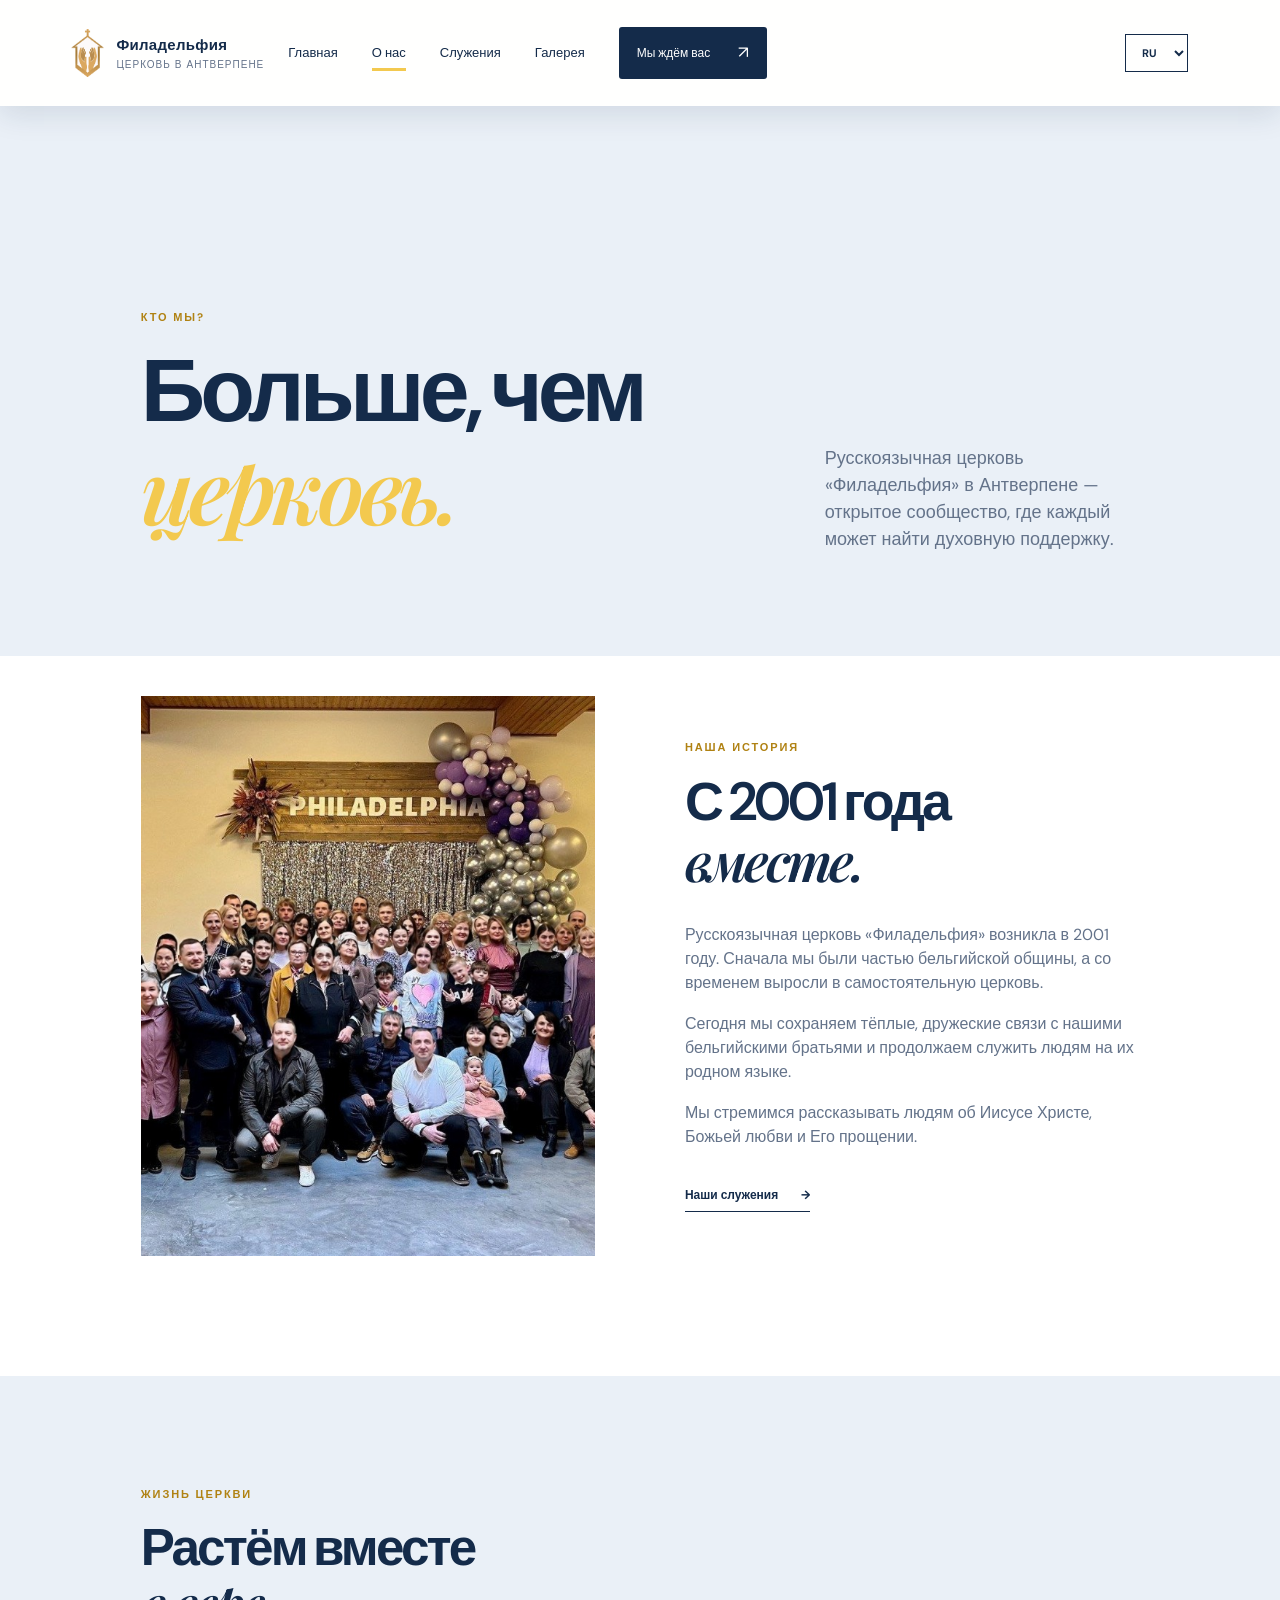
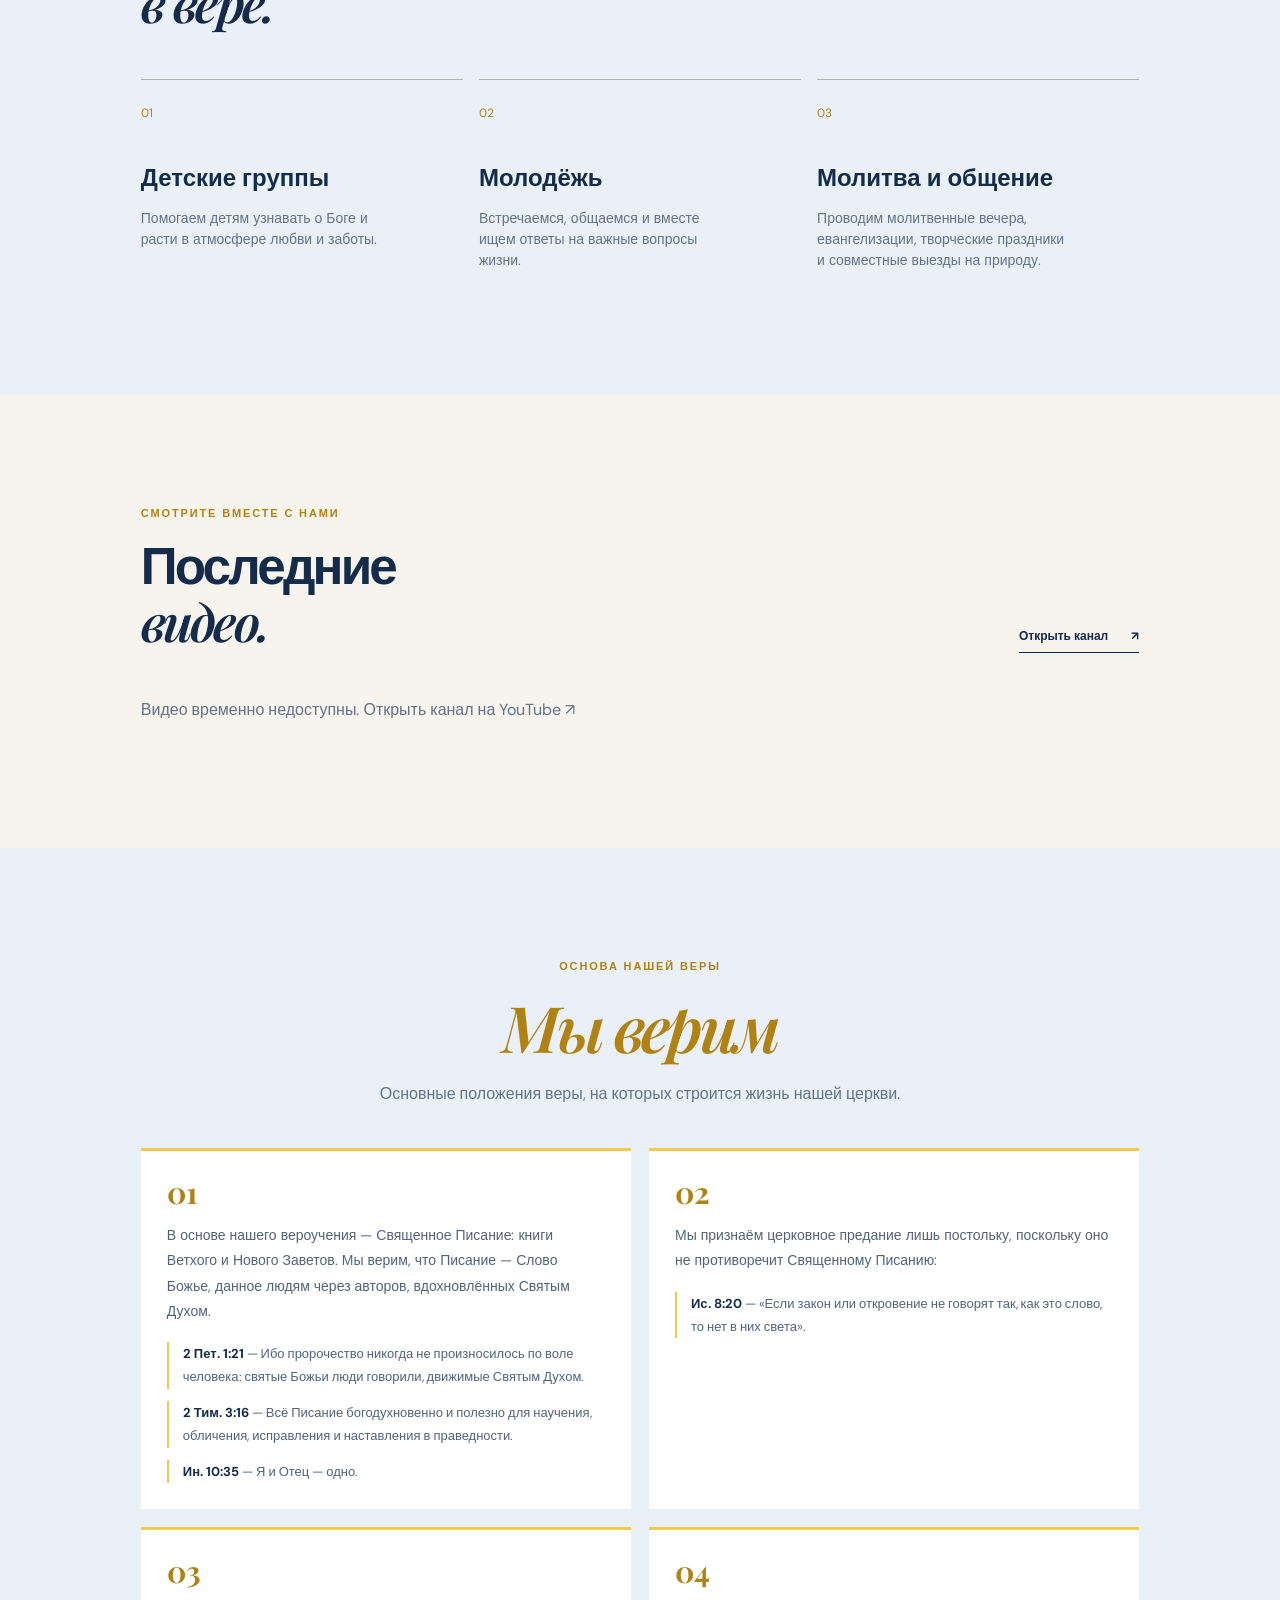
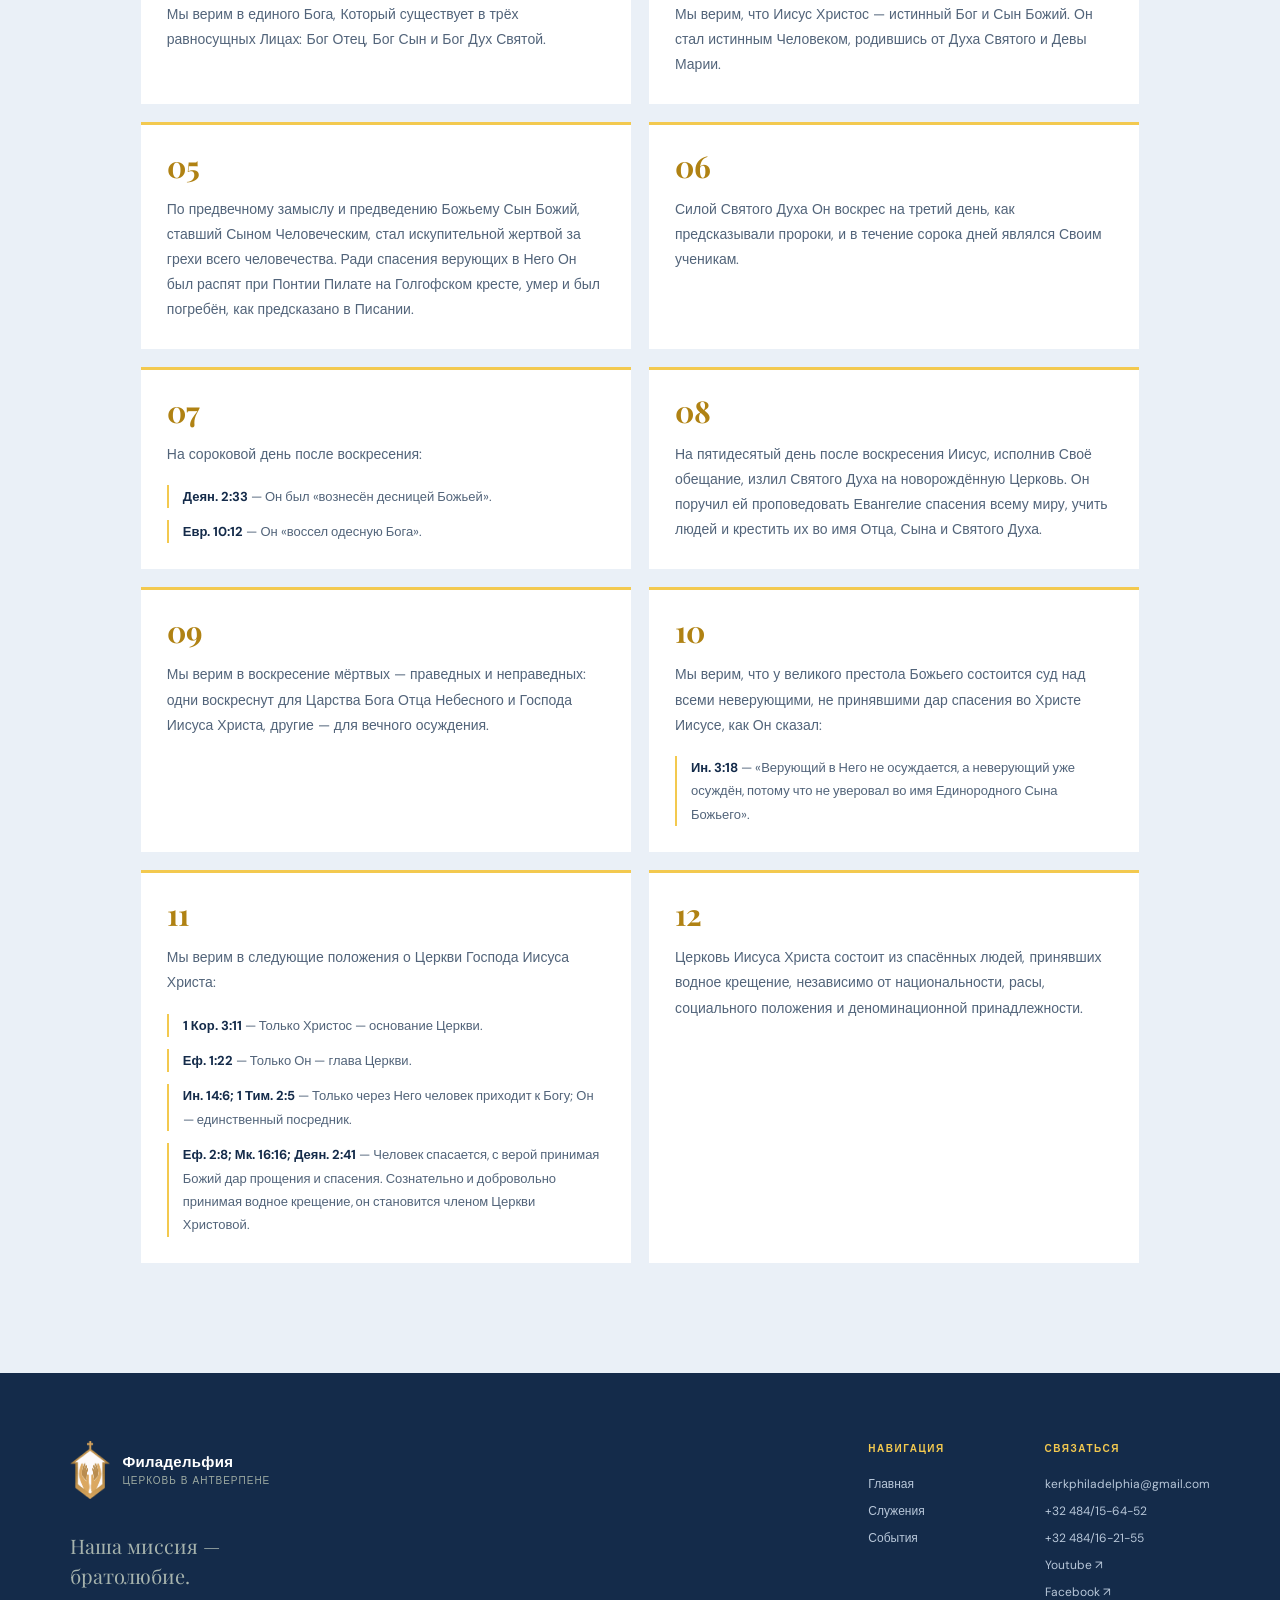
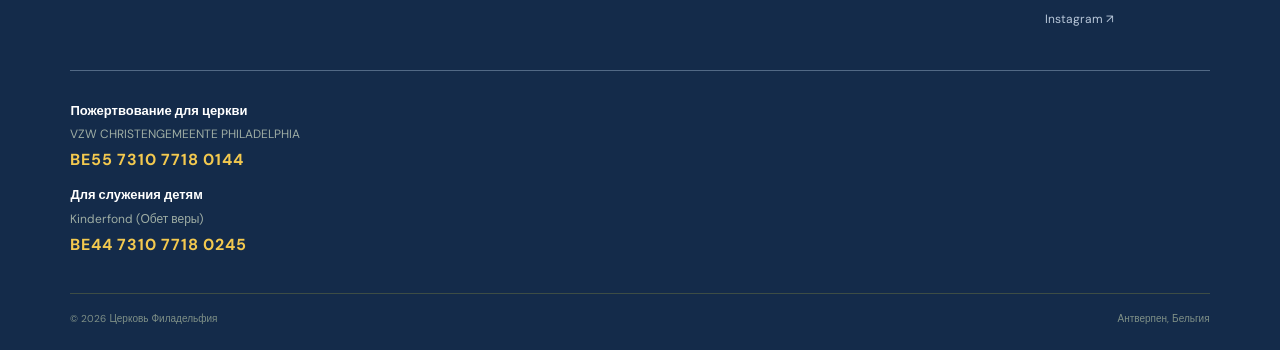
==== commit a98b7ebf: "Move donation details to page footers Show the church and children's fund account details in every p" ====
--- a/about.html
+++ b/about.html
@@ -9,7 +9,7 @@
     <link rel="preconnect" href="https://fonts.gstatic.com" crossorigin />
     <link href="https://fonts.googleapis.com/css2?family=DM+Sans:wght@400;500;600;700&family=Playfair+Display:wght@600;700&display=swap" rel="stylesheet" />
     <link rel="stylesheet" href="styles.css" />
-    <link rel="stylesheet" href="theme.css?v=mobile-events-locale-v1-20260928" />
+    <link rel="stylesheet" href="theme.css?v=footer-donations-v1-20260929" />
     <link rel="stylesheet" href="i18n.css" />
   </head>
   <body>
@@ -70,10 +70,9 @@
           </li>
           <li><p>Церковь Иисуса Христа состоит из спасённых людей, принявших водное крещение, независимо от национальности, расы, социального положения и деноминационной принадлежности.</p></li>
         </ol>
-        <div class="donations"><strong>Пожертвование для церкви</strong><span>VZW CHRISTENGEMEENTE PHILADELPHIA</span><b>BE55 7310 7718 0144</b><strong>Для служения детям</strong><span>Kinderfond (Обет веры)</span><b>BE44 7310 7718 0245</b></div>
       </section>
     </main>
-    <footer class="site-footer"><div class="footer-main"><div><a class="brand footer-brand" href="index.html"><img class="brand-logo" src="logo.png" alt="Логотип церкви Филадельфия" /><span><strong>Филадельфия</strong><small>церковь в Антверпене</small></span></a><p>Наша миссия —<br />братолюбие.</p></div><div class="footer-links"><div><span>Навигация</span><a href="index.html">Главная</a><a href="leaders.html">Служения</a><a href="index.html#events">События</a></div><div><span>Связаться</span><a href="mailto:kerkphiladelphia@gmail.com">kerkphiladelphia@gmail.com</a><a href="tel:+32484156452">+32 484/15-64-52</a><a href="tel:+32484162155">+32 484/16-21-55</a><a href="https://www.youtube.com/@Church_P" target="_blank" rel="noreferrer">Youtube ↗</a><a href="https://www.facebook.com/p/%D0%A6%D0%B5%D1%80%D0%BA%D0%BE%D0%B2%D1%8C-%D0%A4%D0%B8%D0%BB%D0%B0%D0%B4%D0%B5%D0%BB%D1%84%D0%B8%D1%8F-%D0%90%D0%BD%D1%82%D0%B2%D0%B5%D1%80%D0%BF%D0%B5%D0%BD-61565952180305/" target="_blank" rel="noreferrer">Facebook ↗</a><a href="https://www.instagram.com/church_philadelphia_antwerp/" target="_blank" rel="noreferrer">Instagram ↗</a></div></div></div><div class="footer-bottom"><span>© 2026 Церковь Филадельфия</span><span>Антверпен, Бельгия</span></div></footer>                                                <script src="script.js?v=video-locales-v1-20260928"></script>
+    <footer class="site-footer"><div class="footer-main"><div><a class="brand footer-brand" href="index.html"><img class="brand-logo" src="logo.png" alt="Логотип церкви Филадельфия" /><span><strong>Филадельфия</strong><small>церковь в Антверпене</small></span></a><p>Наша миссия —<br />братолюбие.</p></div><div class="footer-links"><div><span>Навигация</span><a href="index.html">Главная</a><a href="leaders.html">Служения</a><a href="index.html#events">События</a></div><div><span>Связаться</span><a href="mailto:kerkphiladelphia@gmail.com">kerkphiladelphia@gmail.com</a><a href="tel:+32484156452">+32 484/15-64-52</a><a href="tel:+32484162155">+32 484/16-21-55</a><a href="https://www.youtube.com/@Church_P" target="_blank" rel="noreferrer">Youtube ↗</a><a href="https://www.facebook.com/p/%D0%A6%D0%B5%D1%80%D0%BA%D0%BE%D0%B2%D1%8C-%D0%A4%D0%B8%D0%BB%D0%B0%D0%B4%D0%B5%D0%BB%D1%84%D0%B8%D1%8F-%D0%90%D0%BD%D1%82%D0%B2%D0%B5%D1%80%D0%BF%D0%B5%D0%BD-61565952180305/" target="_blank" rel="noreferrer">Facebook ↗</a><a href="https://www.instagram.com/church_philadelphia_antwerp/" target="_blank" rel="noreferrer">Instagram ↗</a></div></div></div><div class="donations footer-donations"><strong>Пожертвование для церкви</strong><span>VZW CHRISTENGEMEENTE PHILADELPHIA</span><b>BE55 7310 7718 0144</b><strong>Для служения детям</strong><span>Kinderfond (Обет веры)</span><b>BE44 7310 7718 0245</b></div><div class="footer-bottom"><span>© 2026 Церковь Филадельфия</span><span>Антверпен, Бельгия</span></div></footer>                                                <script src="script.js?v=video-locales-v1-20260928"></script>
     <script src="i18n.js?v=page-copy-locale-v1-20260928"></script>
   </body>
 </html>
--- a/theme.css
+++ b/theme.css
@@ -178,6 +178,11 @@
   color: #5f4d1c;
 }
 
+.visit-image {
+  background-image: url("visit-worship.jpg");
+  background-position: center;
+}
+
 .visit-details span {
   color: #80691c;
 }
@@ -192,6 +197,14 @@
 
 .donations {
   border-color: #526985;
+}
+
+.footer-donations {
+  margin-top: 42px;
+}
+
+.footer-donations + .footer-bottom {
+  margin-top: 36px;
 }
 
 .videos {
@@ -1234,22 +1247,6 @@
   white-space: nowrap;
 }
 
-.beliefs .donations {
-  border-color: #cbd6e3;
-}
-
-.beliefs .donations strong {
-  color: #142b4a;
-}
-
-.beliefs .donations span {
-  color: #64738a;
-}
-
-.beliefs .donations b {
-  color: #80691c;
-}
-
 .visit-details > div:last-child {
   grid-column: 1 / -1;
 }
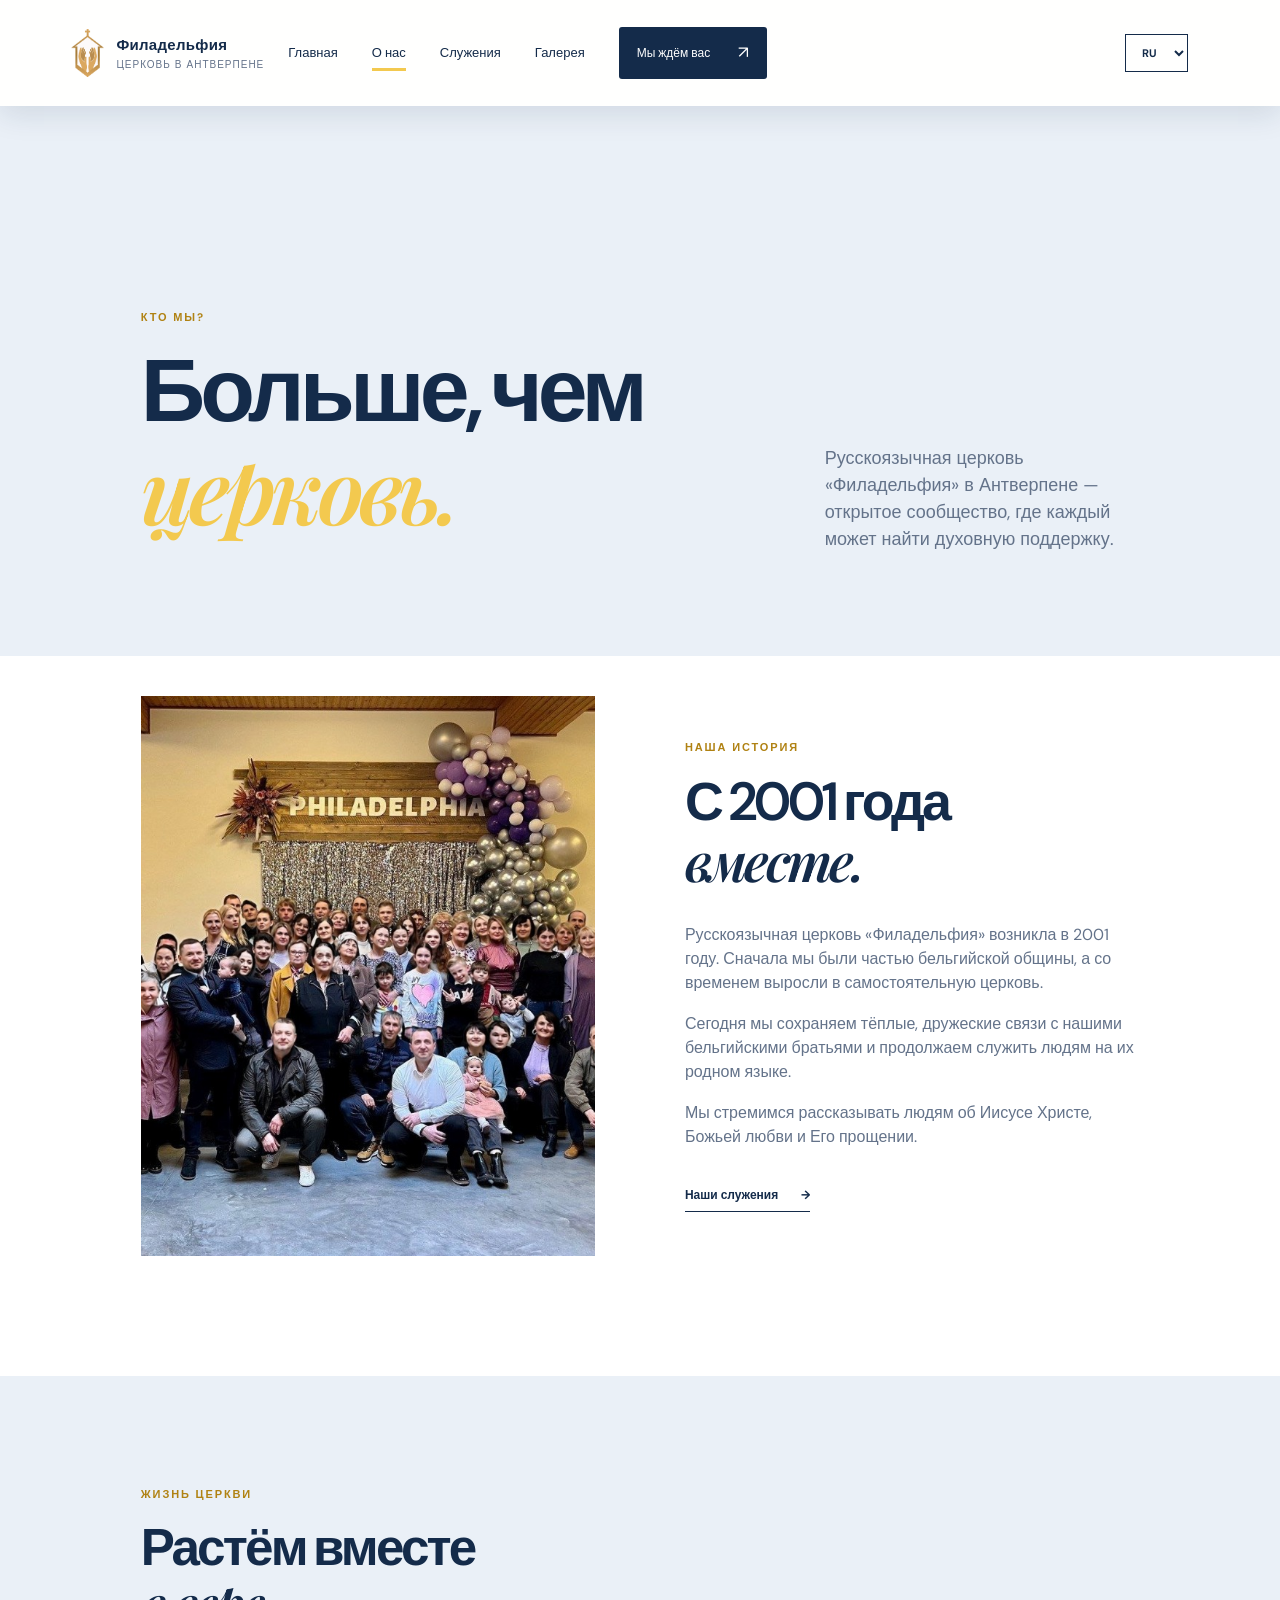
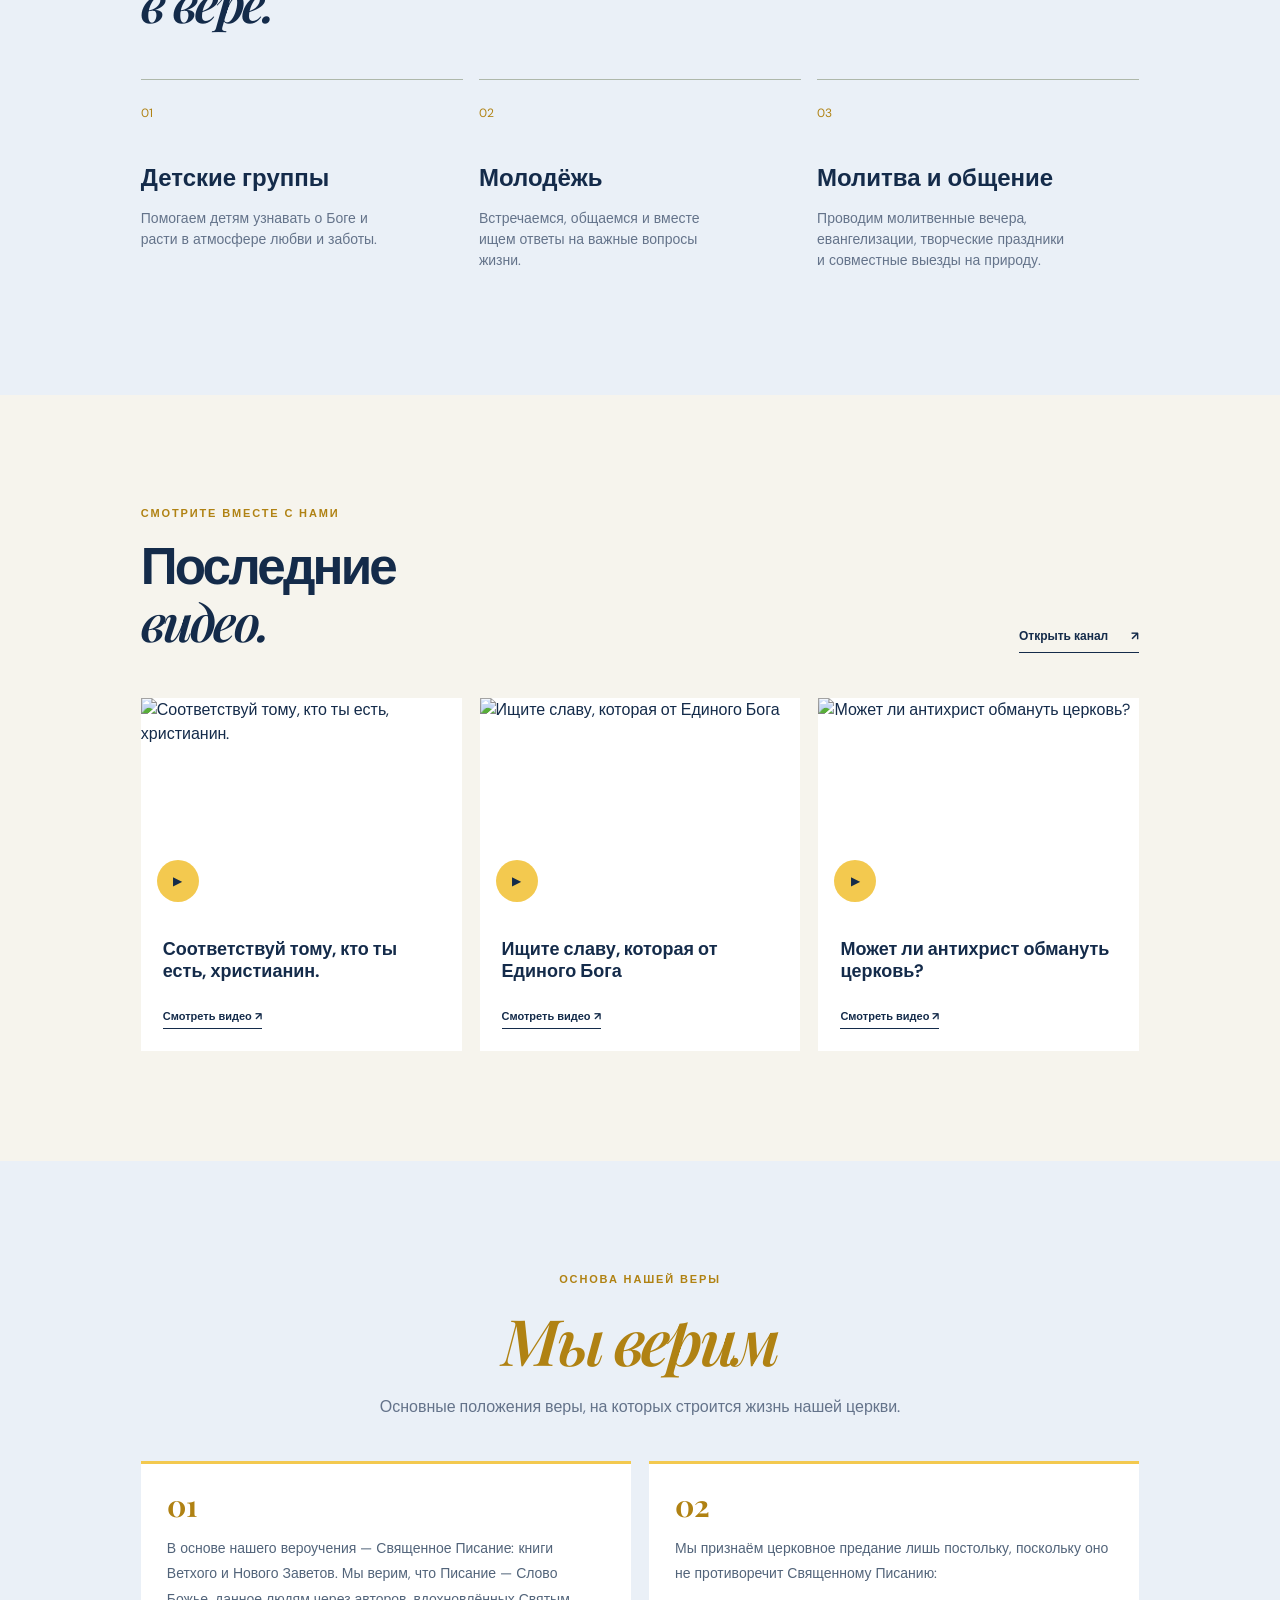
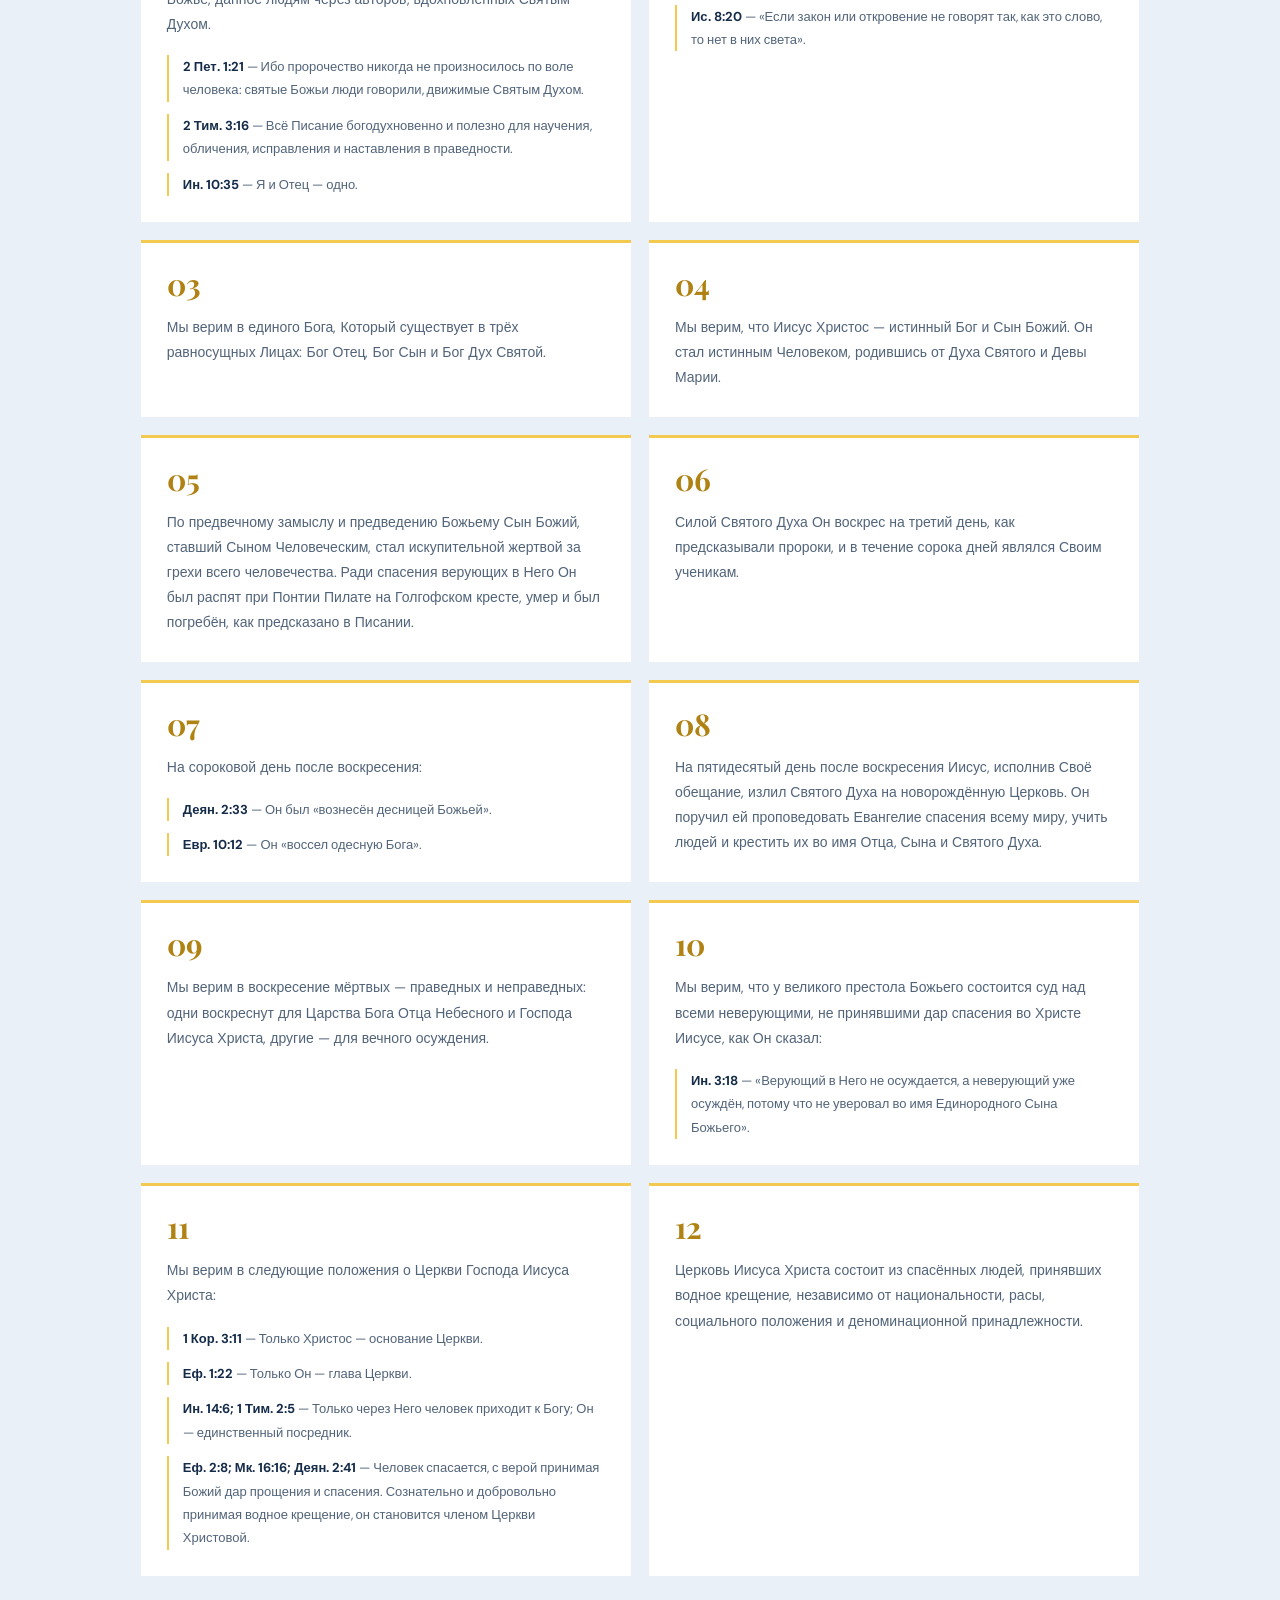
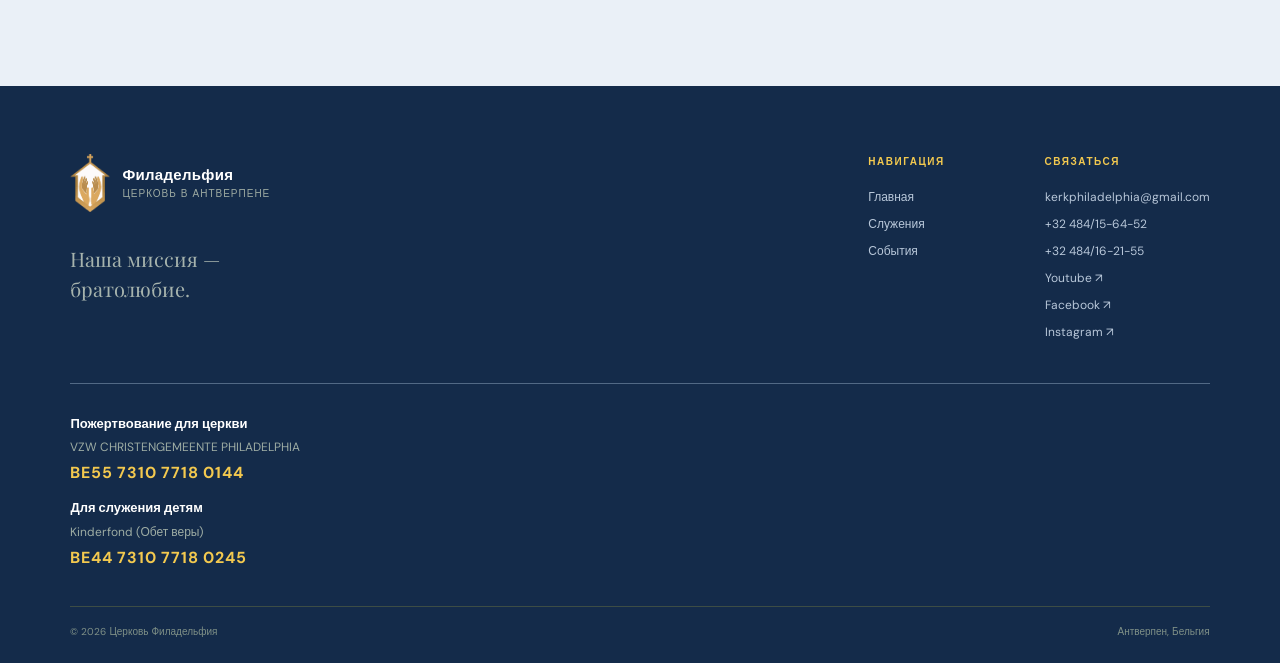
==== commit bb688b0b: "Show Three Latest YouTube Videos Replace the unreliable client-side RSS conversion with three server" ====
--- a/about.html
+++ b/about.html
@@ -9,7 +9,7 @@
     <link rel="preconnect" href="https://fonts.gstatic.com" crossorigin />
     <link href="https://fonts.googleapis.com/css2?family=DM+Sans:wght@400;500;600;700&family=Playfair+Display:wght@600;700&display=swap" rel="stylesheet" />
     <link rel="stylesheet" href="styles.css" />
-    <link rel="stylesheet" href="theme.css?v=footer-donations-v1-20260929" />
+    <link rel="stylesheet" href="theme.css?v=latest-videos-cards-v2-20260929" />
     <link rel="stylesheet" href="i18n.css" />
   </head>
   <body>
@@ -72,7 +72,7 @@
         </ol>
       </section>
     </main>
-    <footer class="site-footer"><div class="footer-main"><div><a class="brand footer-brand" href="index.html"><img class="brand-logo" src="logo.png" alt="Логотип церкви Филадельфия" /><span><strong>Филадельфия</strong><small>церковь в Антверпене</small></span></a><p>Наша миссия —<br />братолюбие.</p></div><div class="footer-links"><div><span>Навигация</span><a href="index.html">Главная</a><a href="leaders.html">Служения</a><a href="index.html#events">События</a></div><div><span>Связаться</span><a href="mailto:kerkphiladelphia@gmail.com">kerkphiladelphia@gmail.com</a><a href="tel:+32484156452">+32 484/15-64-52</a><a href="tel:+32484162155">+32 484/16-21-55</a><a href="https://www.youtube.com/@Church_P" target="_blank" rel="noreferrer">Youtube ↗</a><a href="https://www.facebook.com/p/%D0%A6%D0%B5%D1%80%D0%BA%D0%BE%D0%B2%D1%8C-%D0%A4%D0%B8%D0%BB%D0%B0%D0%B4%D0%B5%D0%BB%D1%84%D0%B8%D1%8F-%D0%90%D0%BD%D1%82%D0%B2%D0%B5%D1%80%D0%BF%D0%B5%D0%BD-61565952180305/" target="_blank" rel="noreferrer">Facebook ↗</a><a href="https://www.instagram.com/church_philadelphia_antwerp/" target="_blank" rel="noreferrer">Instagram ↗</a></div></div></div><div class="donations footer-donations"><strong>Пожертвование для церкви</strong><span>VZW CHRISTENGEMEENTE PHILADELPHIA</span><b>BE55 7310 7718 0144</b><strong>Для служения детям</strong><span>Kinderfond (Обет веры)</span><b>BE44 7310 7718 0245</b></div><div class="footer-bottom"><span>© 2026 Церковь Филадельфия</span><span>Антверпен, Бельгия</span></div></footer>                                                <script src="script.js?v=video-locales-v1-20260928"></script>
+    <footer class="site-footer"><div class="footer-main"><div><a class="brand footer-brand" href="index.html"><img class="brand-logo" src="logo.png" alt="Логотип церкви Филадельфия" /><span><strong>Филадельфия</strong><small>церковь в Антверпене</small></span></a><p>Наша миссия —<br />братолюбие.</p></div><div class="footer-links"><div><span>Навигация</span><a href="index.html">Главная</a><a href="leaders.html">Служения</a><a href="index.html#events">События</a></div><div><span>Связаться</span><a href="mailto:kerkphiladelphia@gmail.com">kerkphiladelphia@gmail.com</a><a href="tel:+32484156452">+32 484/15-64-52</a><a href="tel:+32484162155">+32 484/16-21-55</a><a href="https://www.youtube.com/@Church_P" target="_blank" rel="noreferrer">Youtube ↗</a><a href="https://www.facebook.com/p/%D0%A6%D0%B5%D1%80%D0%BA%D0%BE%D0%B2%D1%8C-%D0%A4%D0%B8%D0%BB%D0%B0%D0%B4%D0%B5%D0%BB%D1%84%D0%B8%D1%8F-%D0%90%D0%BD%D1%82%D0%B2%D0%B5%D1%80%D0%BF%D0%B5%D0%BD-61565952180305/" target="_blank" rel="noreferrer">Facebook ↗</a><a href="https://www.instagram.com/church_philadelphia_antwerp/" target="_blank" rel="noreferrer">Instagram ↗</a></div></div></div><div class="donations footer-donations"><strong>Пожертвование для церкви</strong><span>VZW CHRISTENGEMEENTE PHILADELPHIA</span><b>BE55 7310 7718 0144</b><strong>Для служения детям</strong><span>Kinderfond (Обет веры)</span><b>BE44 7310 7718 0245</b></div><div class="footer-bottom"><span>© 2026 Церковь Филадельфия</span><span>Антверпен, Бельгия</span></div></footer>                                                    <script src="script.js?v=latest-videos-cards-v2-20260929"></script>
     <script src="i18n.js?v=page-copy-locale-v1-20260928"></script>
   </body>
 </html>
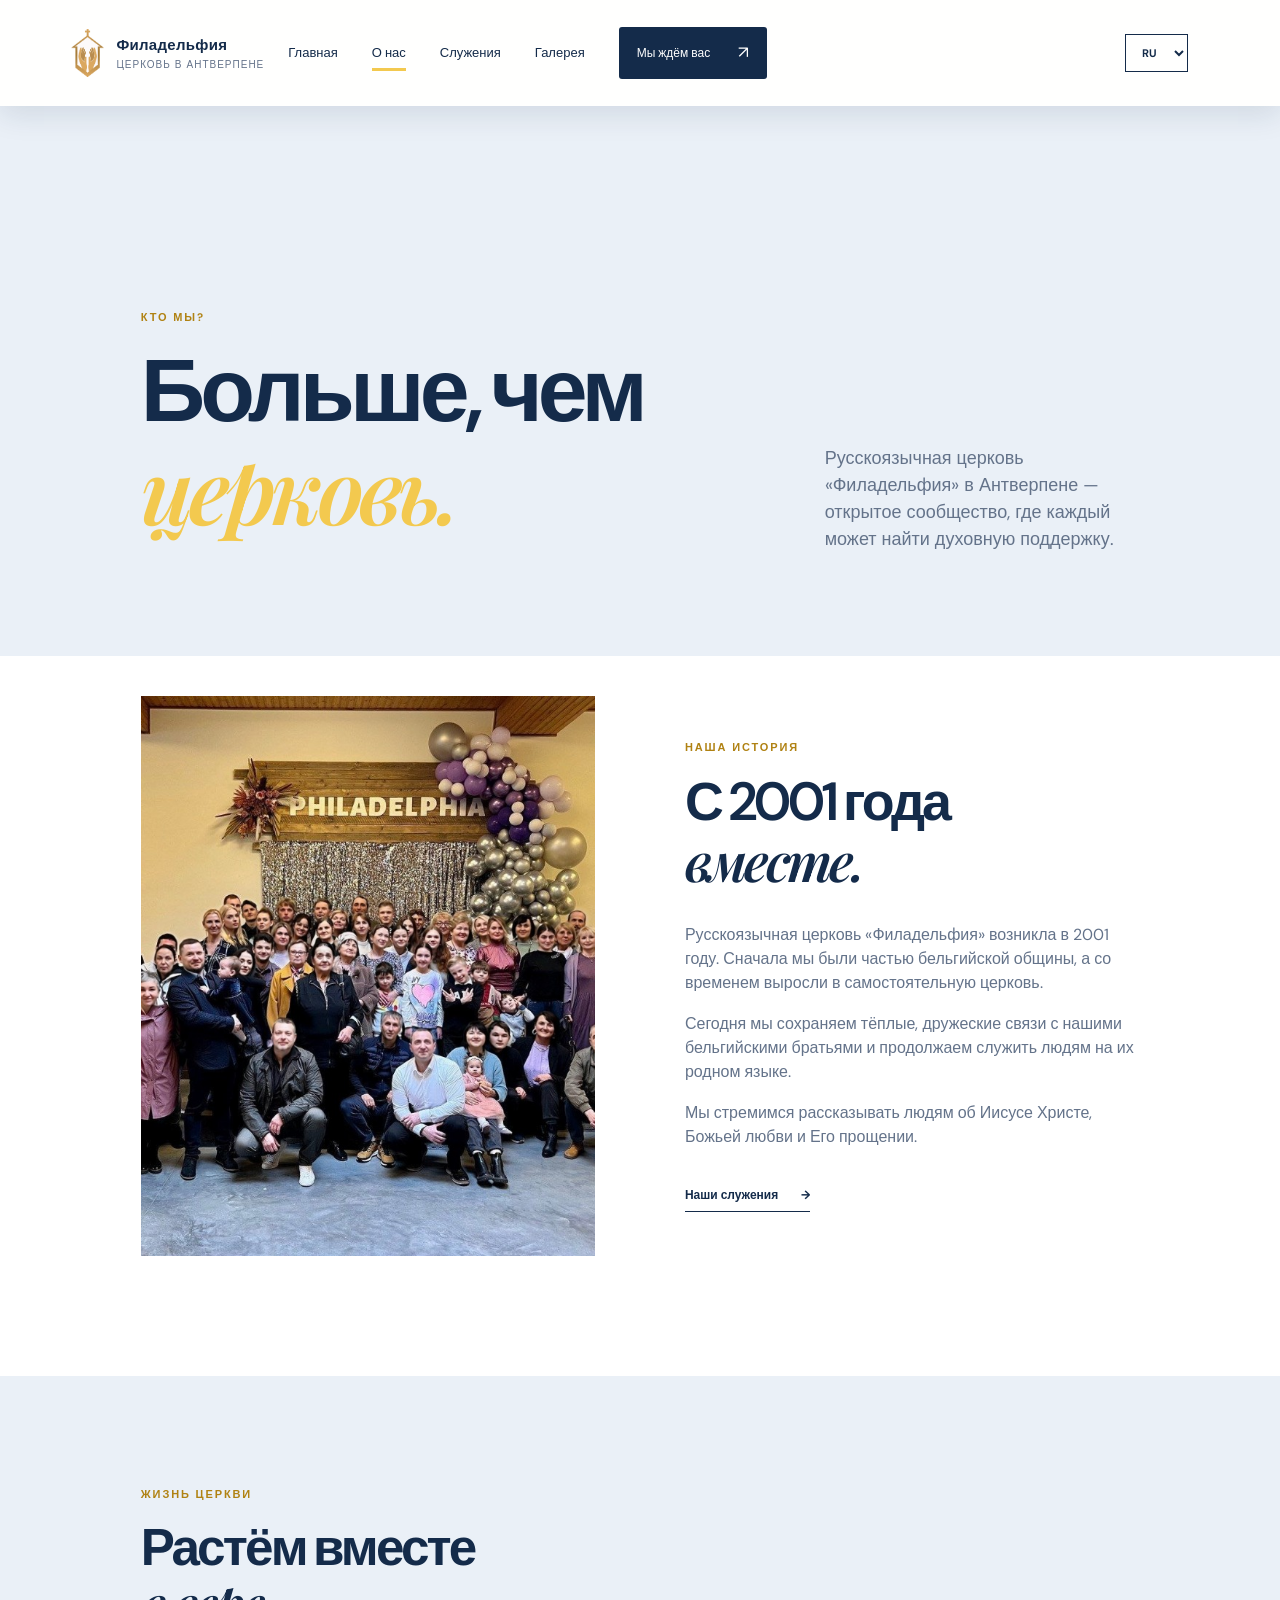
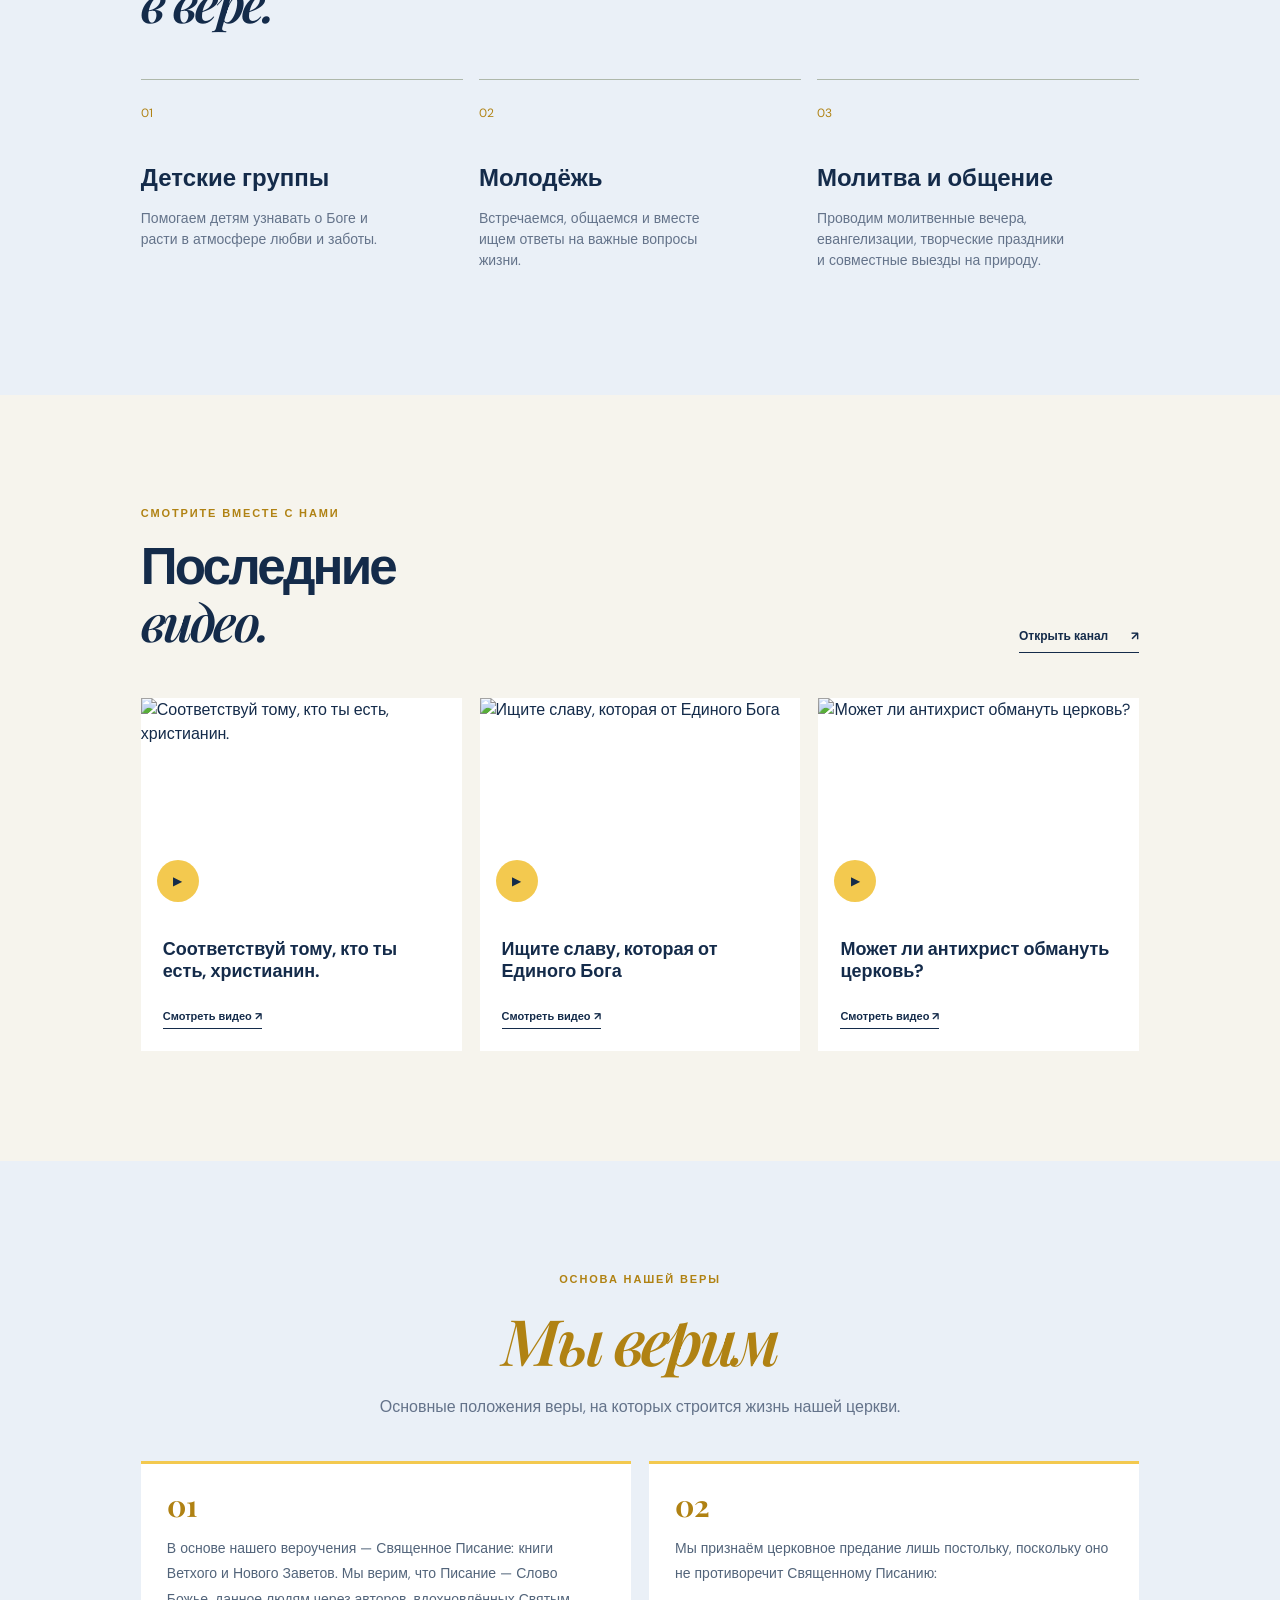
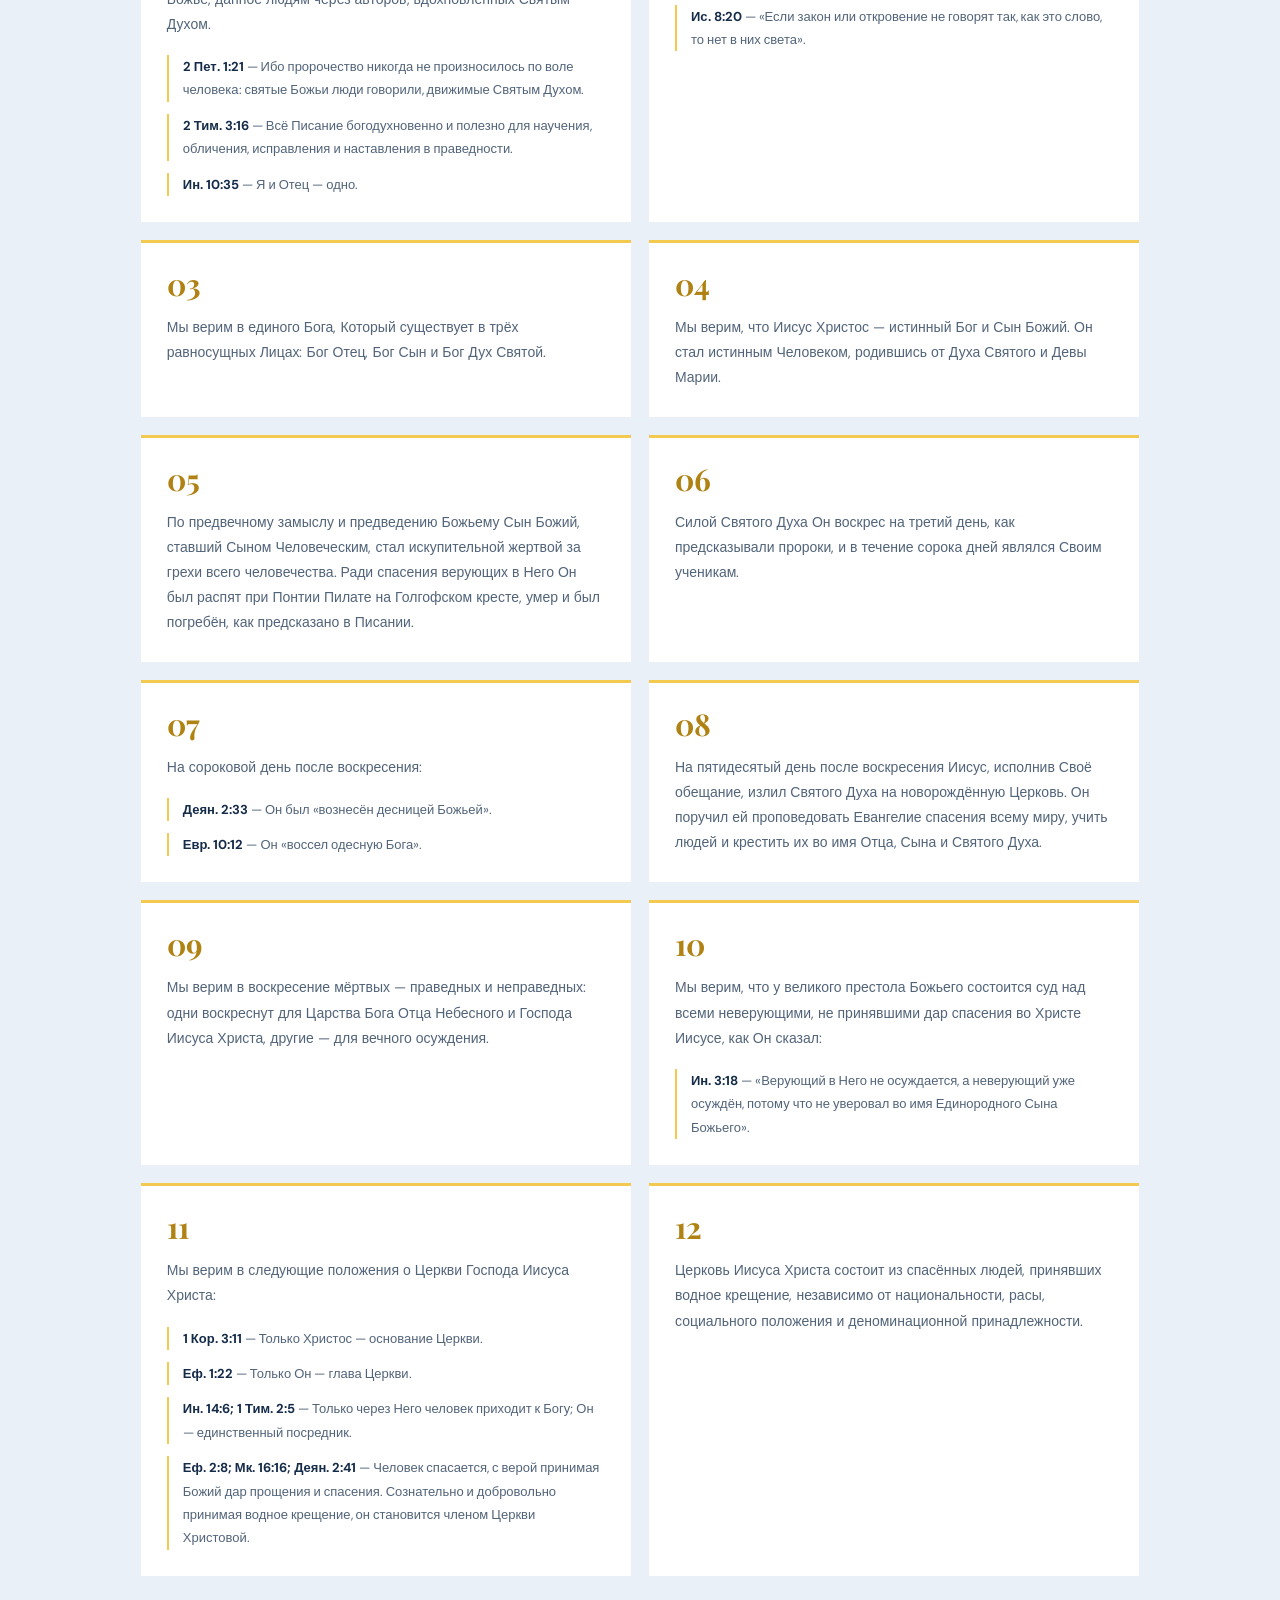
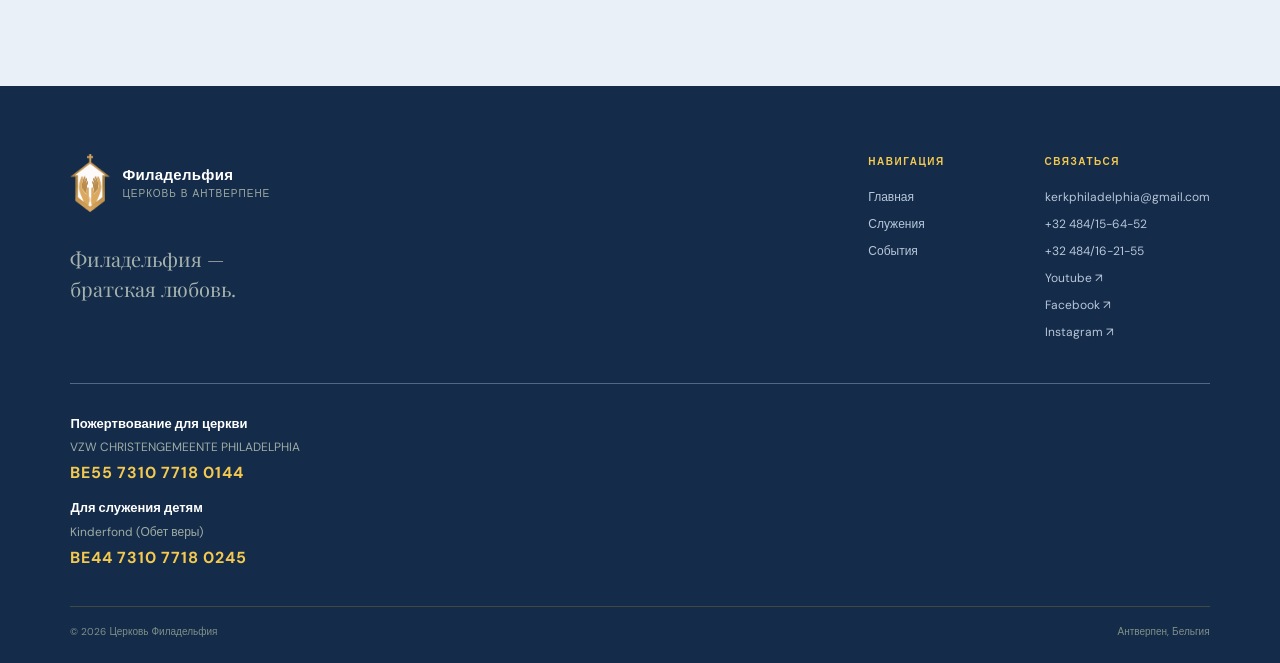
==== commit 3459b87f: "Add server-backed content, uniform event cards, and auto-translation - Store leaders, home groups, p" ====
--- a/about.html
+++ b/about.html
@@ -9,7 +9,7 @@
     <link rel="preconnect" href="https://fonts.gstatic.com" crossorigin />
     <link href="https://fonts.googleapis.com/css2?family=DM+Sans:wght@400;500;600;700&family=Playfair+Display:wght@600;700&display=swap" rel="stylesheet" />
     <link rel="stylesheet" href="styles.css" />
-    <link rel="stylesheet" href="theme.css?v=latest-videos-cards-v2-20260929" />
+    <link rel="stylesheet" href="theme.css?v=server-content-v1-20260929" />
     <link rel="stylesheet" href="i18n.css" />
   </head>
   <body>
@@ -72,7 +72,7 @@
         </ol>
       </section>
     </main>
-    <footer class="site-footer"><div class="footer-main"><div><a class="brand footer-brand" href="index.html"><img class="brand-logo" src="logo.png" alt="Логотип церкви Филадельфия" /><span><strong>Филадельфия</strong><small>церковь в Антверпене</small></span></a><p>Наша миссия —<br />братолюбие.</p></div><div class="footer-links"><div><span>Навигация</span><a href="index.html">Главная</a><a href="leaders.html">Служения</a><a href="index.html#events">События</a></div><div><span>Связаться</span><a href="mailto:kerkphiladelphia@gmail.com">kerkphiladelphia@gmail.com</a><a href="tel:+32484156452">+32 484/15-64-52</a><a href="tel:+32484162155">+32 484/16-21-55</a><a href="https://www.youtube.com/@Church_P" target="_blank" rel="noreferrer">Youtube ↗</a><a href="https://www.facebook.com/p/%D0%A6%D0%B5%D1%80%D0%BA%D0%BE%D0%B2%D1%8C-%D0%A4%D0%B8%D0%BB%D0%B0%D0%B4%D0%B5%D0%BB%D1%84%D0%B8%D1%8F-%D0%90%D0%BD%D1%82%D0%B2%D0%B5%D1%80%D0%BF%D0%B5%D0%BD-61565952180305/" target="_blank" rel="noreferrer">Facebook ↗</a><a href="https://www.instagram.com/church_philadelphia_antwerp/" target="_blank" rel="noreferrer">Instagram ↗</a></div></div></div><div class="donations footer-donations"><strong>Пожертвование для церкви</strong><span>VZW CHRISTENGEMEENTE PHILADELPHIA</span><b>BE55 7310 7718 0144</b><strong>Для служения детям</strong><span>Kinderfond (Обет веры)</span><b>BE44 7310 7718 0245</b></div><div class="footer-bottom"><span>© 2026 Церковь Филадельфия</span><span>Антверпен, Бельгия</span></div></footer>                                                    <script src="script.js?v=latest-videos-cards-v2-20260929"></script>
-    <script src="i18n.js?v=page-copy-locale-v1-20260928"></script>
+    <footer class="site-footer"><div class="footer-main"><div><a class="brand footer-brand" href="index.html"><img class="brand-logo" src="logo.png" alt="Логотип церкви Филадельфия" /><span><strong>Филадельфия</strong><small>церковь в Антверпене</small></span></a><p>Филадельфия —<br />братская любовь.</p></div><div class="footer-links"><div><span>Навигация</span><a href="index.html">Главная</a><a href="leaders.html">Служения</a><a href="index.html#events">События</a></div><div><span>Связаться</span><a href="mailto:kerkphiladelphia@gmail.com">kerkphiladelphia@gmail.com</a><a href="tel:+32484156452">+32 484/15-64-52</a><a href="tel:+32484162155">+32 484/16-21-55</a><a href="https://www.youtube.com/@Church_P" target="_blank" rel="noreferrer">Youtube ↗</a><a href="https://www.facebook.com/p/%D0%A6%D0%B5%D1%80%D0%BA%D0%BE%D0%B2%D1%8C-%D0%A4%D0%B8%D0%BB%D0%B0%D0%B4%D0%B5%D0%BB%D1%84%D0%B8%D1%8F-%D0%90%D0%BD%D1%82%D0%B2%D0%B5%D1%80%D0%BF%D0%B5%D0%BD-61565952180305/" target="_blank" rel="noreferrer">Facebook ↗</a><a href="https://www.instagram.com/church_philadelphia_antwerp/" target="_blank" rel="noreferrer">Instagram ↗</a></div></div></div><div class="donations footer-donations"><strong>Пожертвование для церкви</strong><span>VZW CHRISTENGEMEENTE PHILADELPHIA</span><b>BE55 7310 7718 0144</b><strong>Для служения детям</strong><span>Kinderfond (Обет веры)</span><b>BE44 7310 7718 0245</b></div><div class="footer-bottom"><span>© 2026 Церковь Филадельфия</span><span>Антверпен, Бельгия</span></div></footer>                                                                    <script src="script.js?v=auto-translate-20260930"></script>
+    <script src="i18n.js?v=server-content-v1-20260929"></script>
   </body>
 </html>
--- a/theme.css
+++ b/theme.css
@@ -765,6 +765,10 @@
   scroll-snap-type: x mandatory;
   scrollbar-color: #b7c5d6 transparent;
   scrollbar-width: thin;
+}
+
+#presbyters-list {
+  grid-auto-columns: minmax(220px, 27%);
 }
 
 .horizontal-people-list > .leader-card,
@@ -1163,6 +1167,10 @@
     grid-auto-columns: minmax(230px, 78%);
   }
 
+  #presbyters-list {
+    grid-auto-columns: minmax(210px, 70%);
+  }
+
   .event-form .presbyter-person-fields {
     grid-template-columns: minmax(0, 1fr);
   }
@@ -1297,6 +1305,16 @@
   }
 }
 
+.event-grid {
+  grid-template-columns: repeat(3, minmax(0, 1fr));
+}
+
+@media (max-width: 800px) {
+  .event-grid {
+    grid-template-columns: 1fr;
+  }
+}
+
 .event-card-cover {
   aspect-ratio: 4 / 5;
   background: #142b4a;
@@ -1308,6 +1326,12 @@
   position: relative;
 }
 
+.event-card-cover.custom-event {
+  aspect-ratio: 4 / 5;
+  height: auto;
+  min-height: 0;
+}
+
 .event-card-cover::after {
   background: linear-gradient(180deg, rgba(10, 28, 51, .08) 15%, rgba(10, 28, 51, .92) 100%);
   content: "";
@@ -1317,19 +1341,28 @@
   z-index: 1;
 }
 
+.event-card-cover.event-card-no-dimming::after {
+  background: transparent;
+}
+
 .event-card-cover .event-cover-image {
-  background-position: center;
-  background-size: cover;
+  background: transparent;
   height: 100%;
   inset: 0;
-  object-fit: cover;
+  object-fit: contain;
+  z-index: 0;
+  object-position: center;
   position: absolute;
   transition: transform .45s ease;
   width: 100%;
 }
 
-.event-card-cover:hover .event-cover-image {
-  transform: scale(1.04);
+.event-card-cover::before {
+  background: var(--event-bg) center / cover no-repeat;
+  content: "";
+  filter: blur(24px) brightness(.85);
+  inset: -30px;
+  position: absolute;
 }
 
 .event-cover-date {
@@ -1407,6 +1440,11 @@
     aspect-ratio: auto;
     height: 320px;
   }
+
+  .event-card-cover.custom-event {
+    aspect-ratio: 4 / 5;
+    height: auto;
+  }
 }
 
 @media (max-width: 340px) {
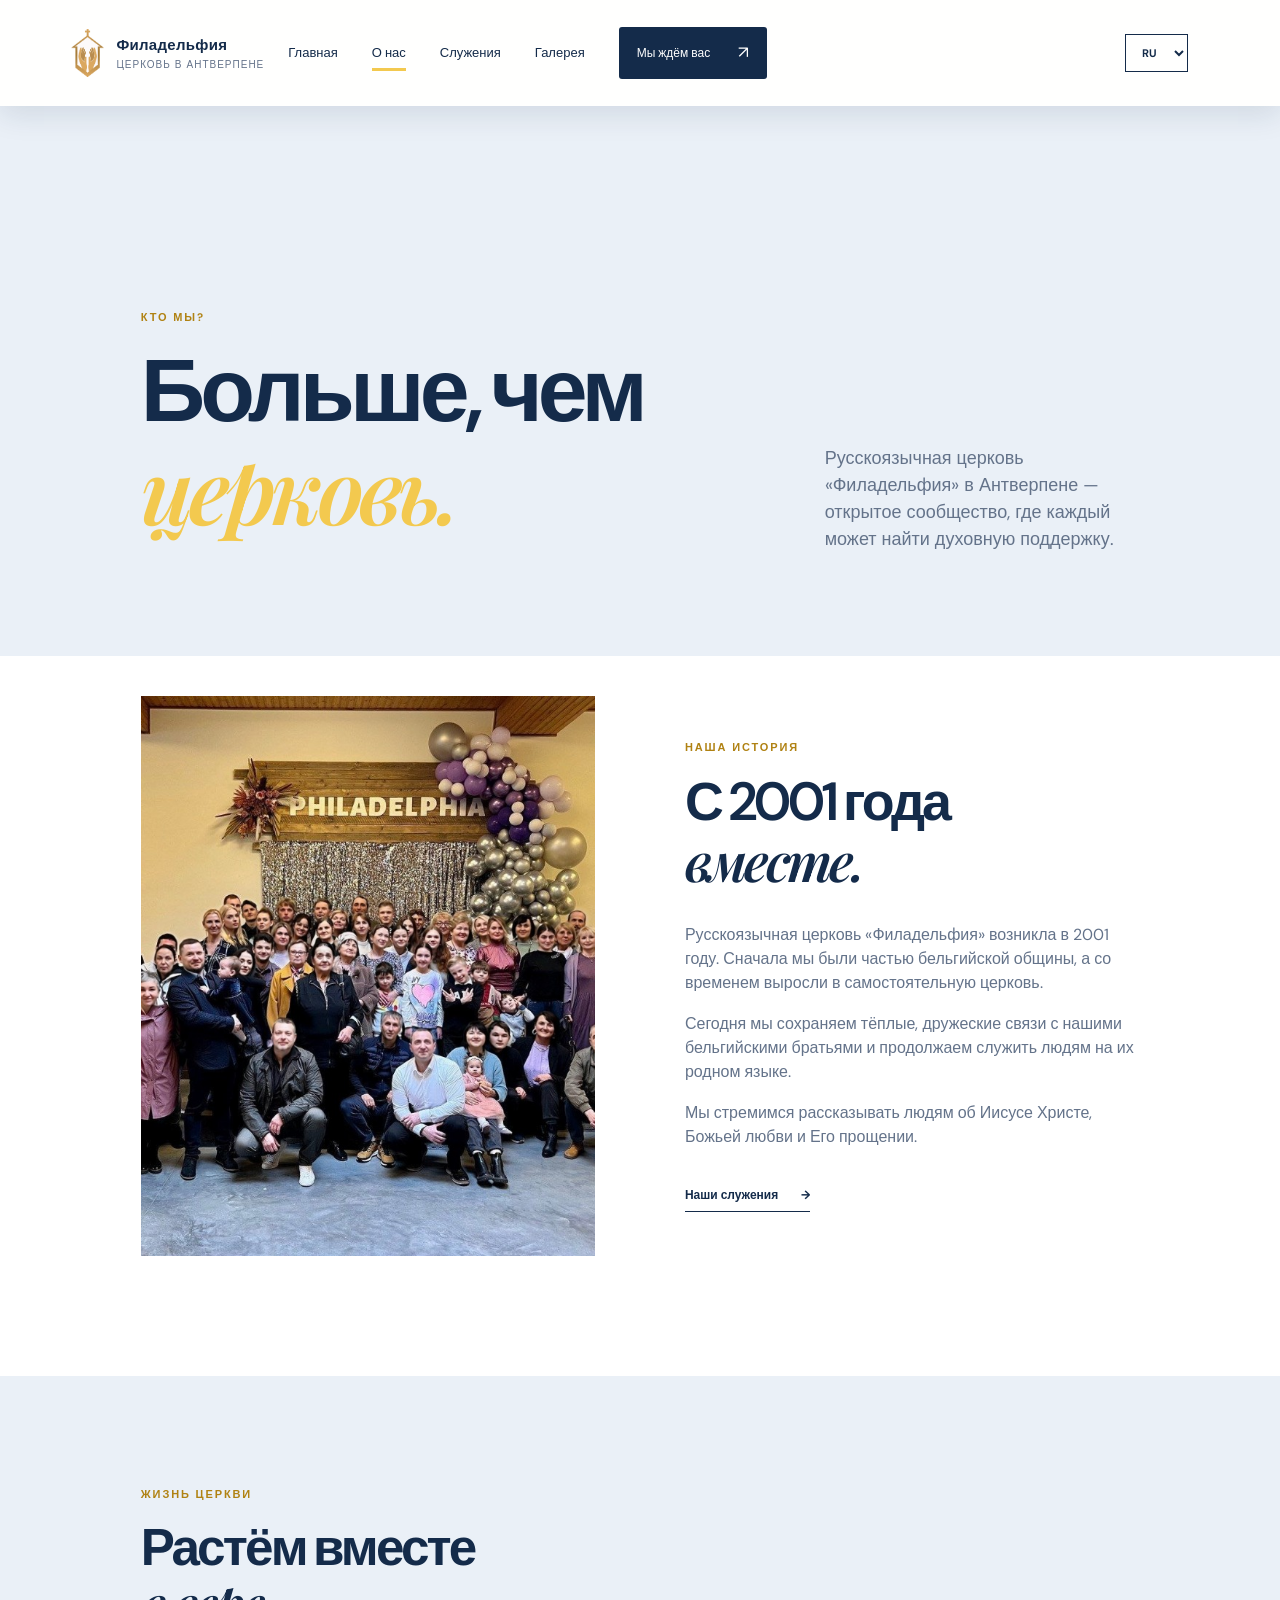
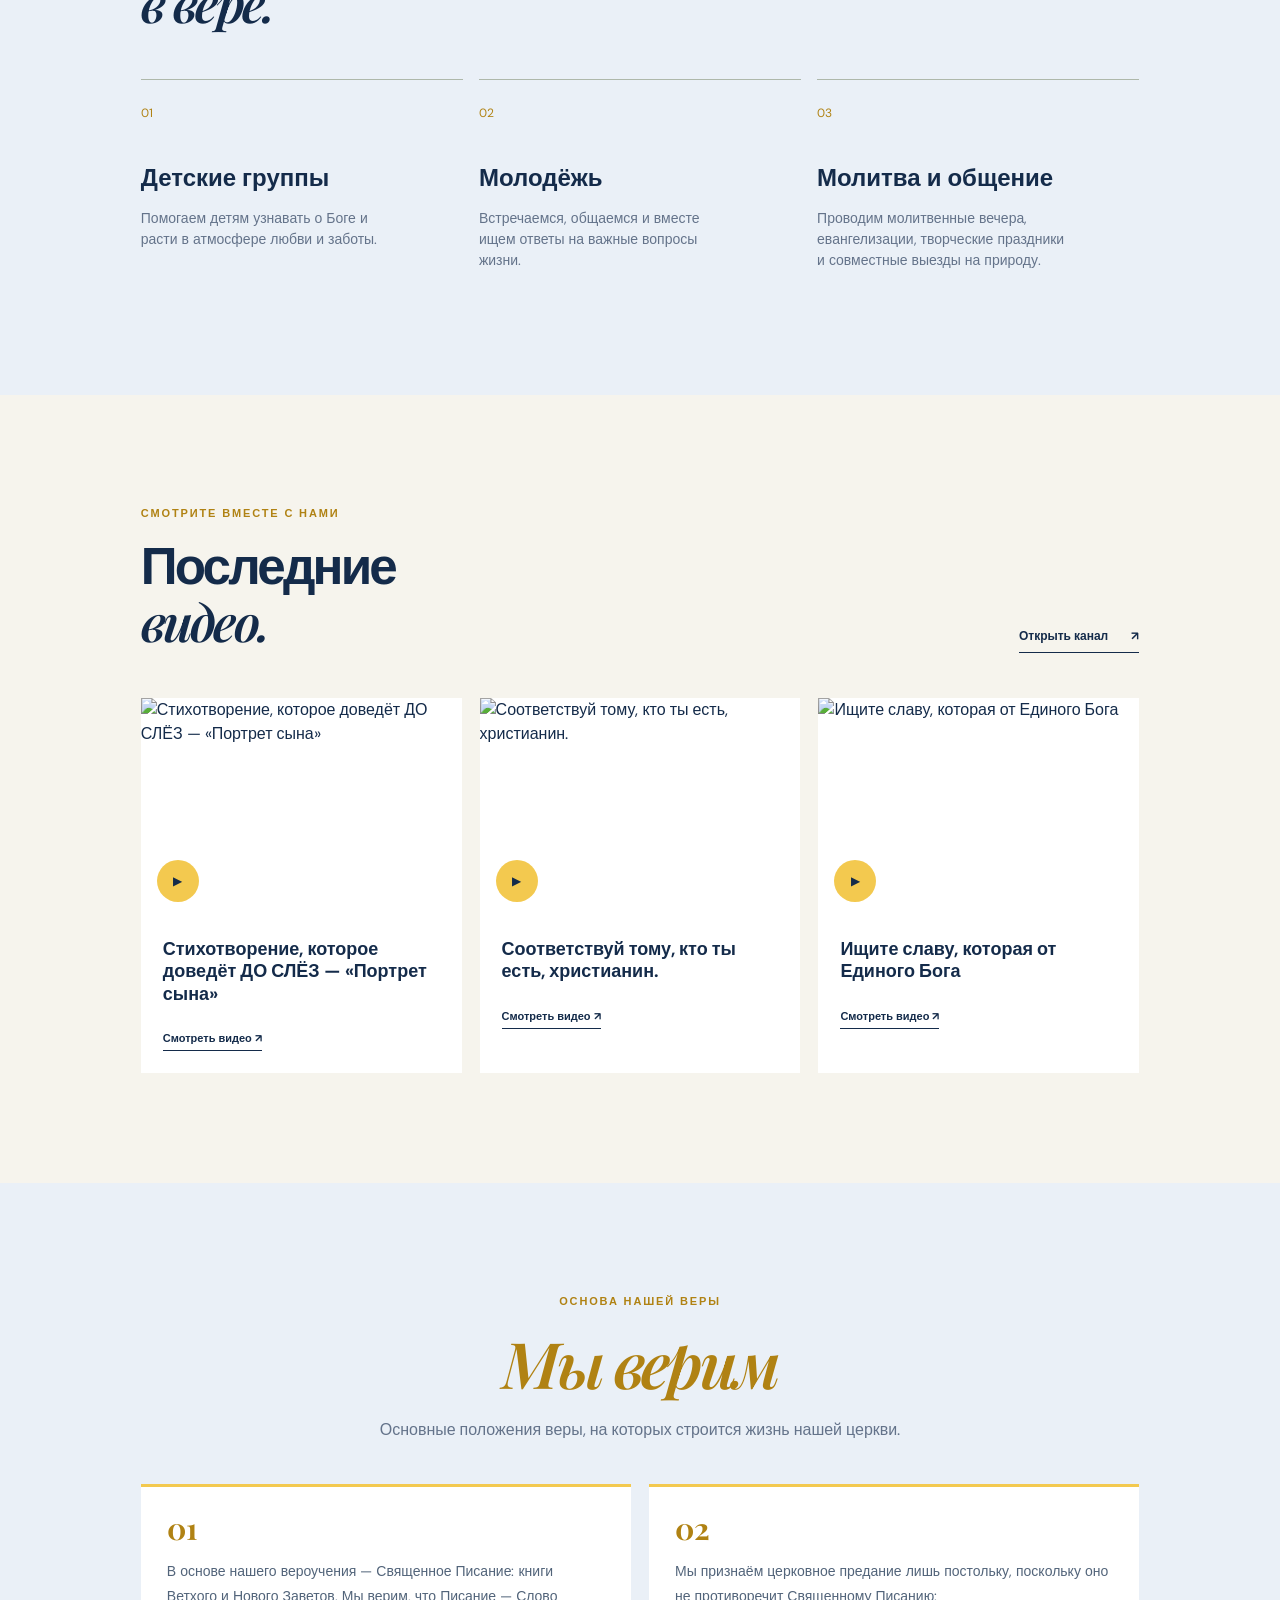
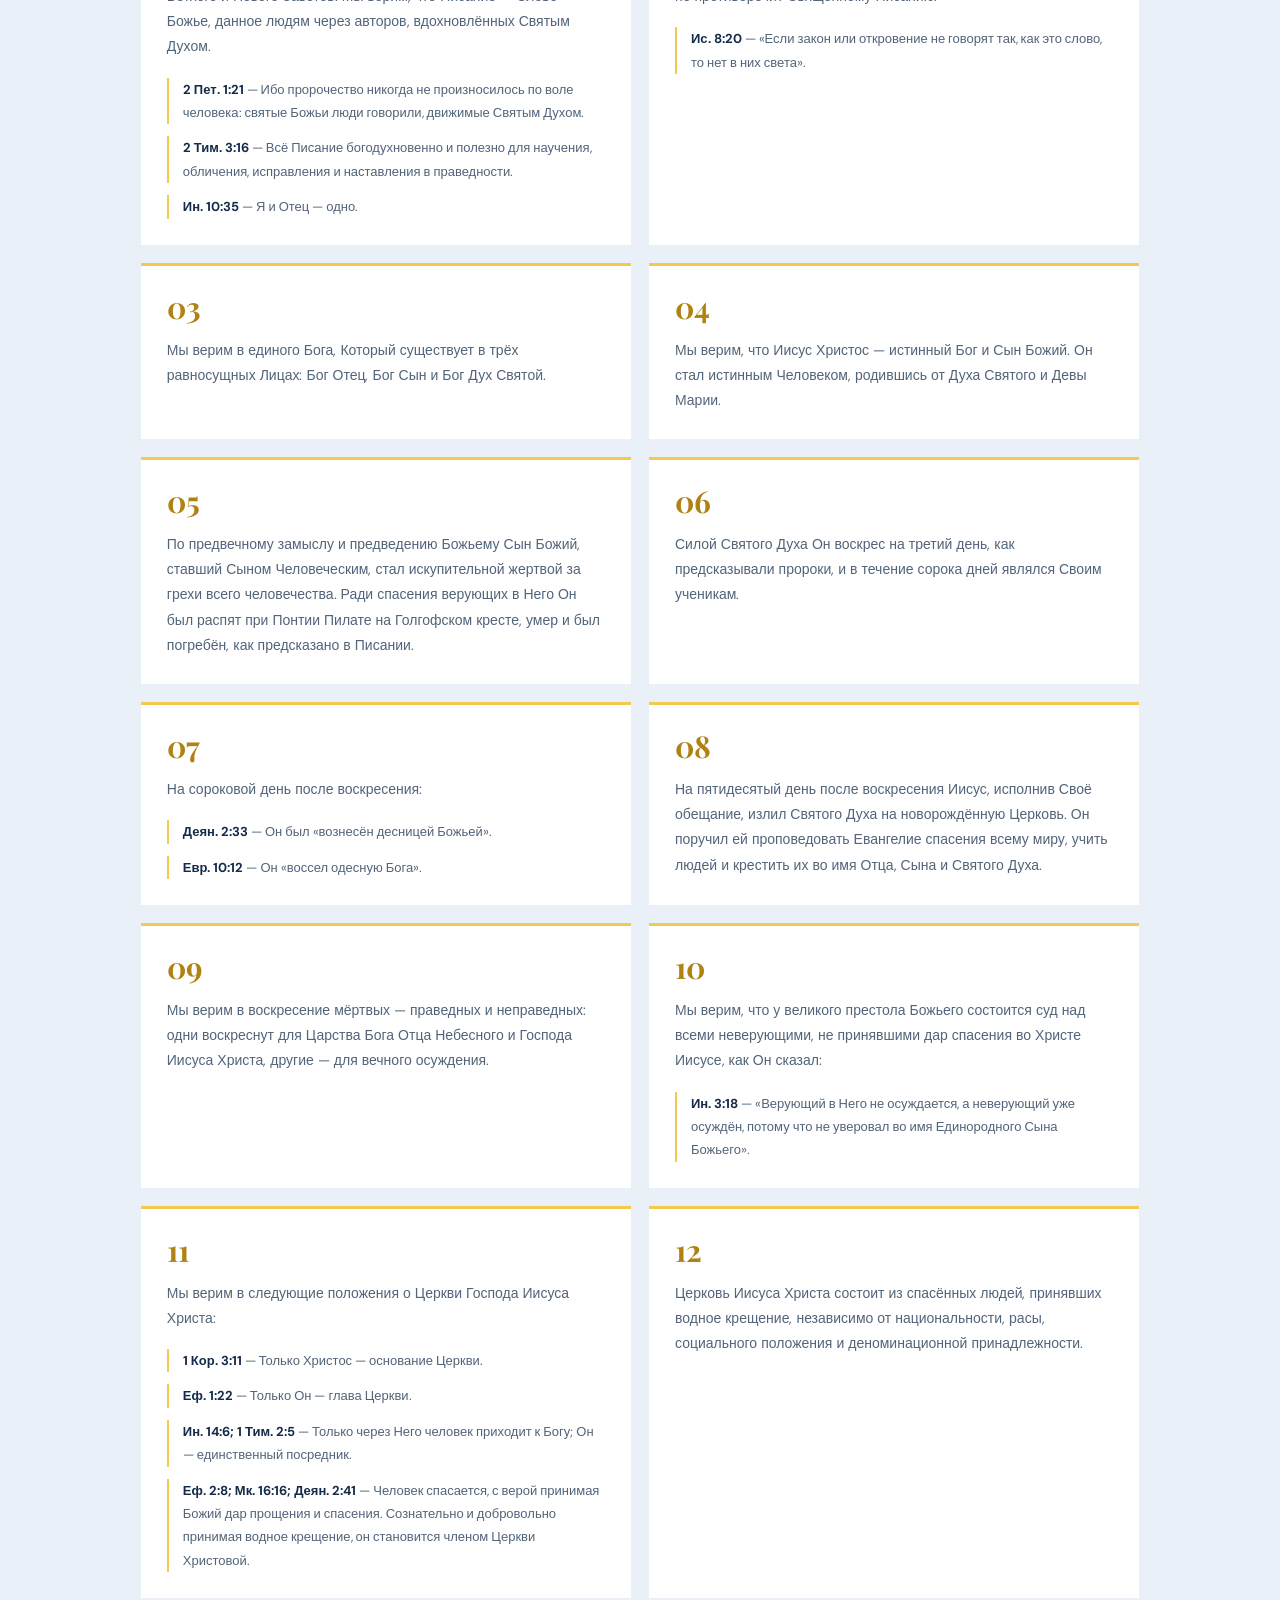
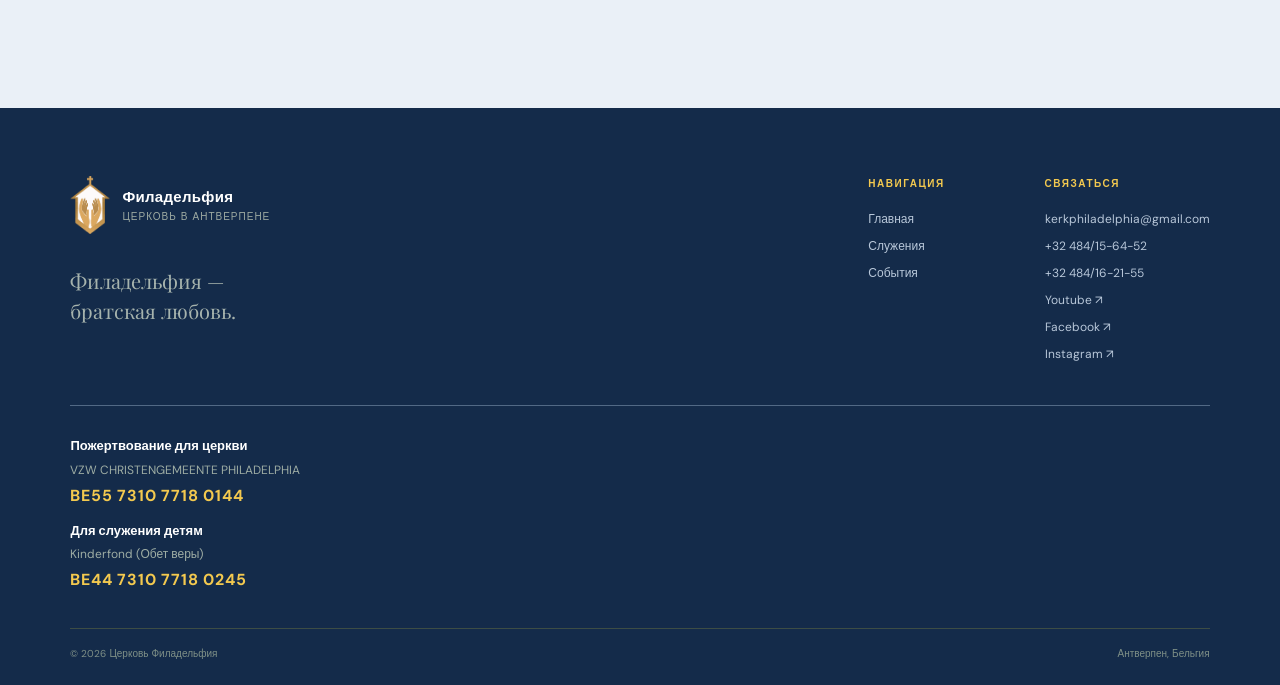
==== commit 50ba9b26: "Add configurable holiday gallery and bulk uploads - Add an independently stored holiday photo galler" ====
--- a/about.html
+++ b/about.html
@@ -72,7 +72,7 @@
         </ol>
       </section>
     </main>
-    <footer class="site-footer"><div class="footer-main"><div><a class="brand footer-brand" href="index.html"><img class="brand-logo" src="logo.png" alt="Логотип церкви Филадельфия" /><span><strong>Филадельфия</strong><small>церковь в Антверпене</small></span></a><p>Филадельфия —<br />братская любовь.</p></div><div class="footer-links"><div><span>Навигация</span><a href="index.html">Главная</a><a href="leaders.html">Служения</a><a href="index.html#events">События</a></div><div><span>Связаться</span><a href="mailto:kerkphiladelphia@gmail.com">kerkphiladelphia@gmail.com</a><a href="tel:+32484156452">+32 484/15-64-52</a><a href="tel:+32484162155">+32 484/16-21-55</a><a href="https://www.youtube.com/@Church_P" target="_blank" rel="noreferrer">Youtube ↗</a><a href="https://www.facebook.com/p/%D0%A6%D0%B5%D1%80%D0%BA%D0%BE%D0%B2%D1%8C-%D0%A4%D0%B8%D0%BB%D0%B0%D0%B4%D0%B5%D0%BB%D1%84%D0%B8%D1%8F-%D0%90%D0%BD%D1%82%D0%B2%D0%B5%D1%80%D0%BF%D0%B5%D0%BD-61565952180305/" target="_blank" rel="noreferrer">Facebook ↗</a><a href="https://www.instagram.com/church_philadelphia_antwerp/" target="_blank" rel="noreferrer">Instagram ↗</a></div></div></div><div class="donations footer-donations"><strong>Пожертвование для церкви</strong><span>VZW CHRISTENGEMEENTE PHILADELPHIA</span><b>BE55 7310 7718 0144</b><strong>Для служения детям</strong><span>Kinderfond (Обет веры)</span><b>BE44 7310 7718 0245</b></div><div class="footer-bottom"><span>© 2026 Церковь Филадельфия</span><span>Антверпен, Бельгия</span></div></footer>                                                                    <script src="script.js?v=auto-translate-20260930"></script>
+    <footer class="site-footer"><div class="footer-main"><div><a class="brand footer-brand" href="index.html"><img class="brand-logo" src="logo.png" alt="Логотип церкви Филадельфия" /><span><strong>Филадельфия</strong><small>церковь в Антверпене</small></span></a><p>Филадельфия —<br />братская любовь.</p></div><div class="footer-links"><div><span>Навигация</span><a href="index.html">Главная</a><a href="leaders.html">Служения</a><a href="index.html#events">События</a></div><div><span>Связаться</span><a href="mailto:kerkphiladelphia@gmail.com">kerkphiladelphia@gmail.com</a><a href="tel:+32484156452">+32 484/15-64-52</a><a href="tel:+32484162155">+32 484/16-21-55</a><a href="https://www.youtube.com/@Church_P" target="_blank" rel="noreferrer">Youtube ↗</a><a href="https://www.facebook.com/p/%D0%A6%D0%B5%D1%80%D0%BA%D0%BE%D0%B2%D1%8C-%D0%A4%D0%B8%D0%BB%D0%B0%D0%B4%D0%B5%D0%BB%D1%84%D0%B8%D1%8F-%D0%90%D0%BD%D1%82%D0%B2%D0%B5%D1%80%D0%BF%D0%B5%D0%BD-61565952180305/" target="_blank" rel="noreferrer">Facebook ↗</a><a href="https://www.instagram.com/church_philadelphia_antwerp/" target="_blank" rel="noreferrer">Instagram ↗</a></div></div></div><div class="donations footer-donations"><strong>Пожертвование для церкви</strong><span>VZW CHRISTENGEMEENTE PHILADELPHIA</span><b>BE55 7310 7718 0144</b><strong>Для служения детям</strong><span>Kinderfond (Обет веры)</span><b>BE44 7310 7718 0245</b></div><div class="footer-bottom"><span>© 2026 Церковь Филадельфия</span><span>Антверпен, Бельгия</span></div></footer>                                                                        <script src="script.js?v=holiday-galleries-bulk-v1"></script>
     <script src="i18n.js?v=server-content-v1-20260929"></script>
   </body>
 </html>
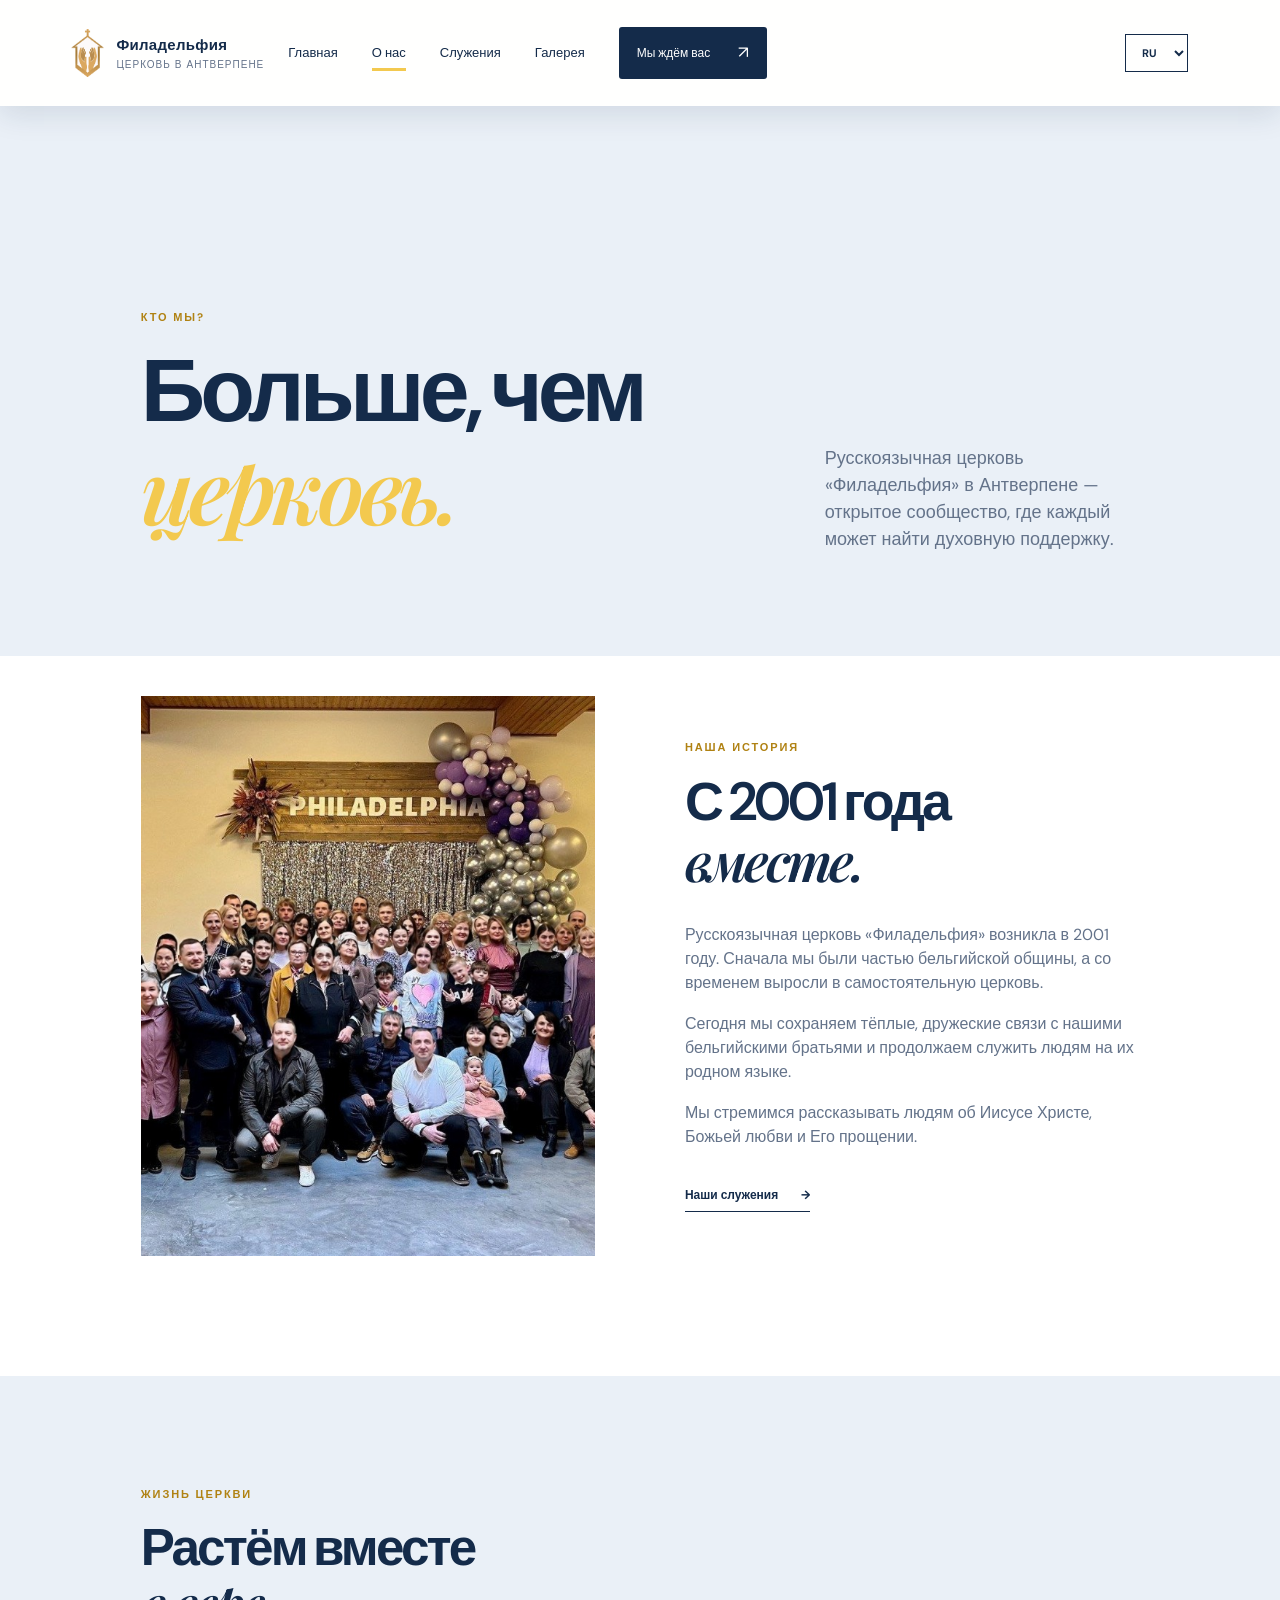
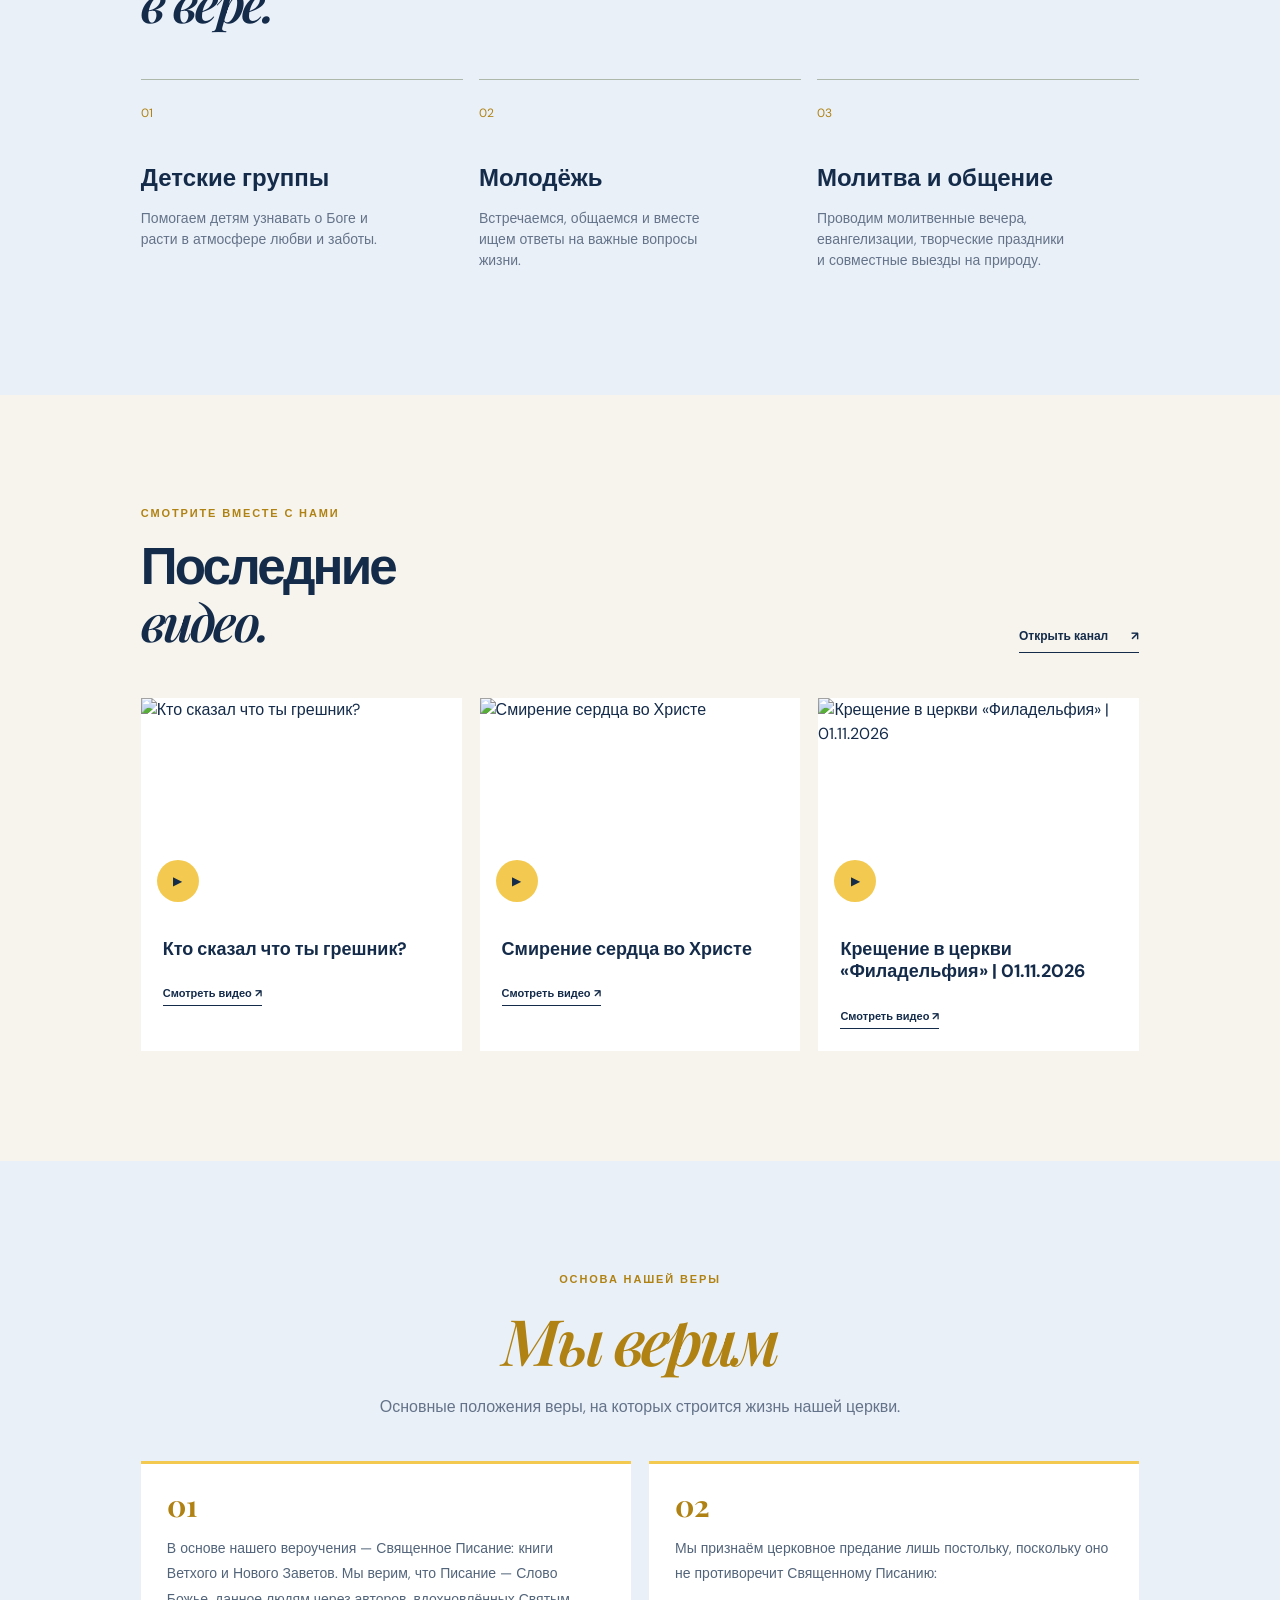
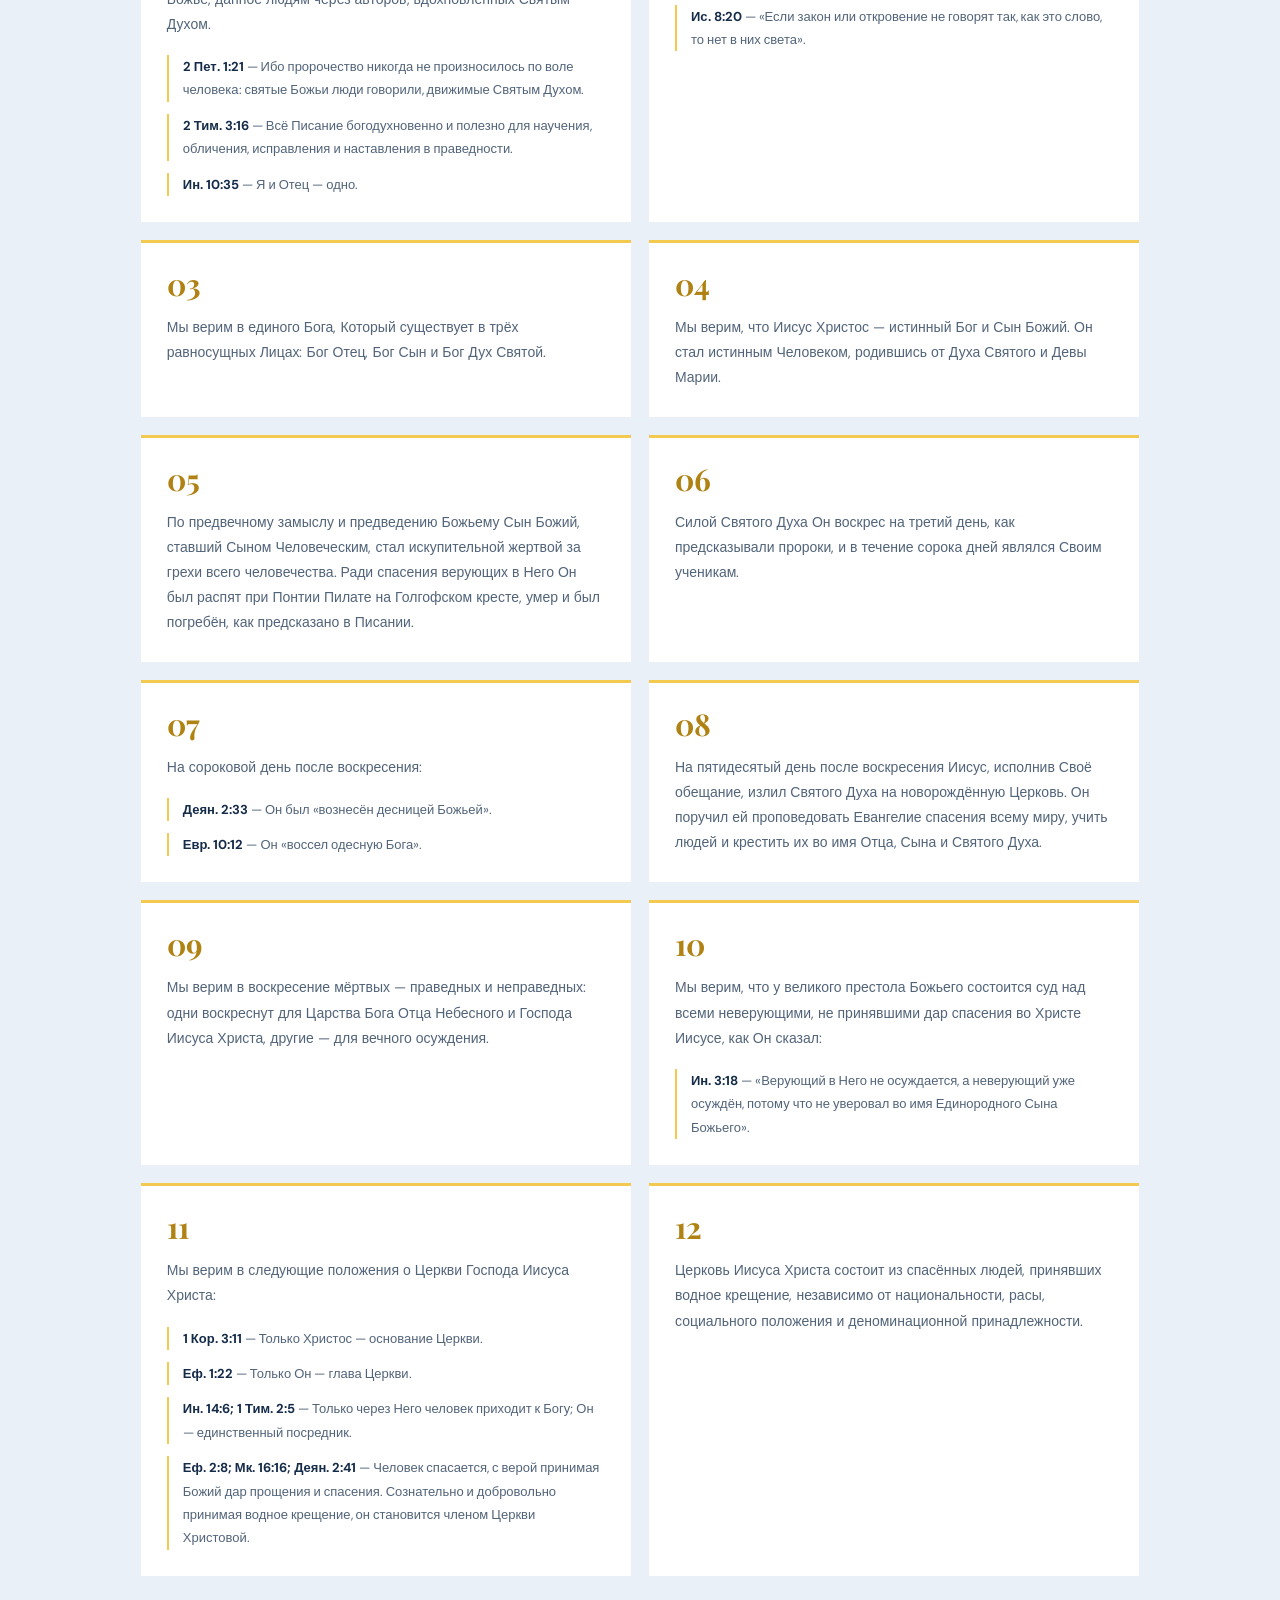
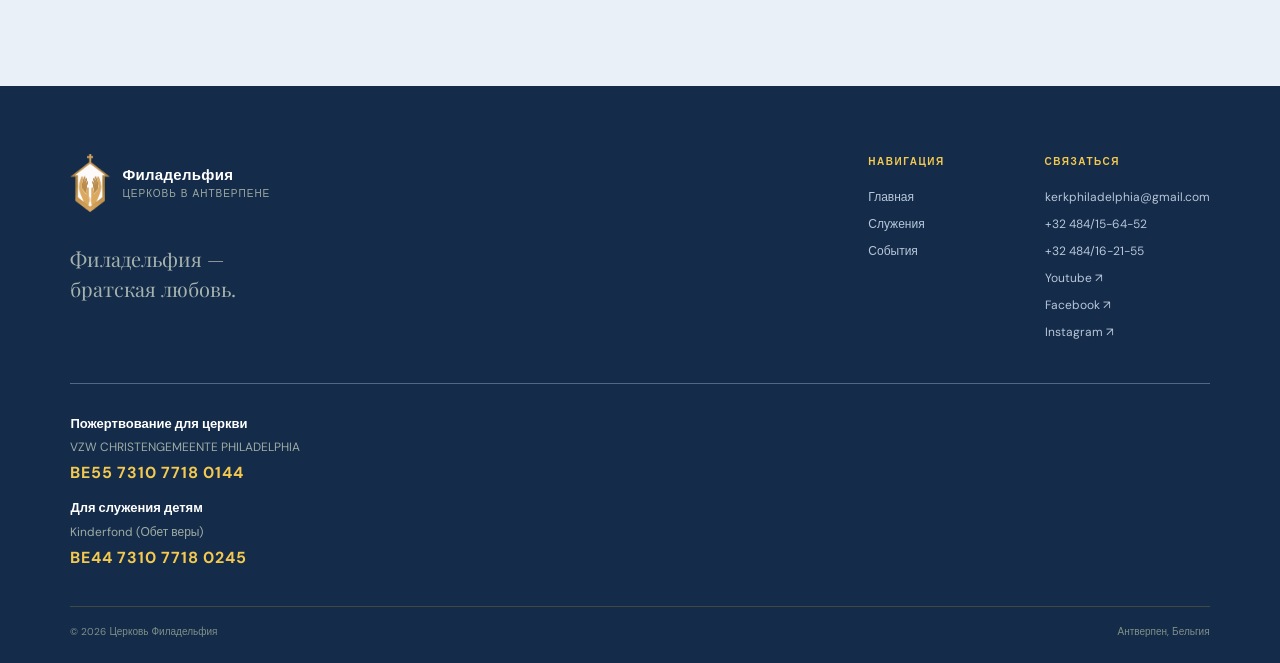
==== commit ea9210cd: "Add quotes section and site analytics Co-authored-by: Copilot App <223556219+Copilot@users.noreply.g" ====
--- a/about.html
+++ b/about.html
@@ -72,7 +72,8 @@
         </ol>
       </section>
     </main>
-    <footer class="site-footer"><div class="footer-main"><div><a class="brand footer-brand" href="index.html"><img class="brand-logo" src="logo.png" alt="Логотип церкви Филадельфия" /><span><strong>Филадельфия</strong><small>церковь в Антверпене</small></span></a><p>Филадельфия —<br />братская любовь.</p></div><div class="footer-links"><div><span>Навигация</span><a href="index.html">Главная</a><a href="leaders.html">Служения</a><a href="index.html#events">События</a></div><div><span>Связаться</span><a href="mailto:kerkphiladelphia@gmail.com">kerkphiladelphia@gmail.com</a><a href="tel:+32484156452">+32 484/15-64-52</a><a href="tel:+32484162155">+32 484/16-21-55</a><a href="https://www.youtube.com/@Church_P" target="_blank" rel="noreferrer">Youtube ↗</a><a href="https://www.facebook.com/p/%D0%A6%D0%B5%D1%80%D0%BA%D0%BE%D0%B2%D1%8C-%D0%A4%D0%B8%D0%BB%D0%B0%D0%B4%D0%B5%D0%BB%D1%84%D0%B8%D1%8F-%D0%90%D0%BD%D1%82%D0%B2%D0%B5%D1%80%D0%BF%D0%B5%D0%BD-61565952180305/" target="_blank" rel="noreferrer">Facebook ↗</a><a href="https://www.instagram.com/church_philadelphia_antwerp/" target="_blank" rel="noreferrer">Instagram ↗</a></div></div></div><div class="donations footer-donations"><strong>Пожертвование для церкви</strong><span>VZW CHRISTENGEMEENTE PHILADELPHIA</span><b>BE55 7310 7718 0144</b><strong>Для служения детям</strong><span>Kinderfond (Обет веры)</span><b>BE44 7310 7718 0245</b></div><div class="footer-bottom"><span>© 2026 Церковь Филадельфия</span><span>Антверпен, Бельгия</span></div></footer>                                                                        <script src="script.js?v=holiday-galleries-bulk-v1"></script>
-    <script src="i18n.js?v=server-content-v1-20260929"></script>
+    <footer class="site-footer"><div class="footer-main"><div><a class="brand footer-brand" href="index.html"><img class="brand-logo" src="logo.png" alt="Логотип церкви Филадельфия" /><span><strong>Филадельфия</strong><small>церковь в Антверпене</small></span></a><p>Филадельфия —<br />братская любовь.</p></div><div class="footer-links"><div><span>Навигация</span><a href="index.html">Главная</a><a href="leaders.html">Служения</a><a href="index.html#events">События</a></div><div><span>Связаться</span><a href="mailto:kerkphiladelphia@gmail.com">kerkphiladelphia@gmail.com</a><a href="tel:+32484156452">+32 484/15-64-52</a><a href="tel:+32484162155">+32 484/16-21-55</a><a href="https://www.youtube.com/@Church_P" target="_blank" rel="noreferrer">Youtube ↗</a><a href="https://www.facebook.com/p/%D0%A6%D0%B5%D1%80%D0%BA%D0%BE%D0%B2%D1%8C-%D0%A4%D0%B8%D0%BB%D0%B0%D0%B4%D0%B5%D0%BB%D1%84%D0%B8%D1%8F-%D0%90%D0%BD%D1%82%D0%B2%D0%B5%D1%80%D0%BF%D0%B5%D0%BD-61565952180305/" target="_blank" rel="noreferrer">Facebook ↗</a><a href="https://www.instagram.com/church_philadelphia_antwerp/" target="_blank" rel="noreferrer">Instagram ↗</a></div></div></div><div class="donations footer-donations"><strong>Пожертвование для церкви</strong><span>VZW CHRISTENGEMEENTE PHILADELPHIA</span><b>BE55 7310 7718 0144</b><strong>Для служения детям</strong><span>Kinderfond (Обет веры)</span><b>BE44 7310 7718 0245</b></div><div class="footer-bottom"><span>© 2026 Церковь Филадельфия</span><span>Антверпен, Бельгия</span></div></footer>                                                                                <script src="script.js?v=site-analytics-v1-20261014"></script>
+    <script src="i18n.js?v=automatic-text-translation-v3-20261014"></script>
+    <script src="analytics.js?v=site-analytics-v1-20261014"></script>
   </body>
 </html>
--- a/theme.css
+++ b/theme.css
@@ -1458,3 +1458,125 @@
     margin-right: 0;
   }
 }
+
+.quotes {
+  background: #f6f4ed;
+}
+
+.quotes-list {
+  display: grid;
+  gap: 24px;
+  grid-auto-columns: calc((100% - 24px) / 2);
+  grid-auto-flow: column;
+  overflow-x: auto;
+  overscroll-behavior-inline: contain;
+  padding-bottom: 18px;
+  scroll-snap-type: x mandatory;
+  scrollbar-color: #b7c5d6 transparent;
+  scrollbar-width: thin;
+}
+
+.quotes-list:focus-visible {
+  outline: 3px solid #b08213;
+  outline-offset: 4px;
+}
+
+.quotes-list.is-empty {
+  display: block;
+}
+
+.quotes-empty {
+  background: #fff;
+  color: #64738a;
+  margin: 0;
+  padding: 42px 28px;
+  text-align: center;
+}
+
+.quote-card {
+  align-self: start;
+  background: #142b4a;
+  color: #fff;
+  display: grid;
+  grid-template-columns: minmax(0, 1fr);
+  min-height: 200px;
+  min-width: 0;
+  overflow: hidden;
+  position: relative;
+  scroll-snap-align: start;
+  width: 100%;
+}
+
+.quote-card::before {
+  content: "";
+  grid-area: 1 / 1;
+  padding-top: 56.25%;
+}
+
+.quote-card-image {
+  height: 100%;
+  inset: 0;
+  object-fit: cover;
+  position: absolute;
+  width: 100%;
+}
+
+.quote-card::after {
+  background: linear-gradient(180deg, rgba(10, 28, 51, .35) 0%, rgba(10, 28, 51, .92) 100%);
+  content: "";
+  inset: 0;
+  pointer-events: none;
+  position: absolute;
+}
+
+.quote-card.quote-card-no-dimming::after {
+  background: transparent;
+}
+
+.quote-content {
+  align-self: end;
+  grid-area: 1 / 1;
+  margin: 0;
+  padding: clamp(22px, 3vw, 36px);
+  position: relative;
+  text-shadow: 0 1px 3px rgba(0, 0, 0, .85), 0 0 12px rgba(0, 0, 0, .6);
+  width: 100%;
+  z-index: 1;
+}
+
+.quote-mark {
+  color: #f3c94f;
+  display: block;
+  font-family: var(--serif);
+  font-size: 56px;
+  line-height: .8;
+  margin-bottom: 12px;
+}
+
+.quote-text {
+  color: #fff;
+  font-family: var(--serif);
+  font-size: clamp(20px, 2.2vw, 28px);
+  line-height: 1.3;
+  margin: 0;
+  overflow-wrap: anywhere;
+  white-space: pre-wrap;
+}
+
+.quote-author {
+  color: #f3c94f;
+  font-size: 13px;
+  margin-top: 16px;
+  overflow-wrap: anywhere;
+}
+
+.quote-author cite {
+  font-style: normal;
+}
+
+@media (max-width: 800px) {
+  .quotes-list {
+    gap: 16px;
+    grid-auto-columns: 90%;
+  }
+}
